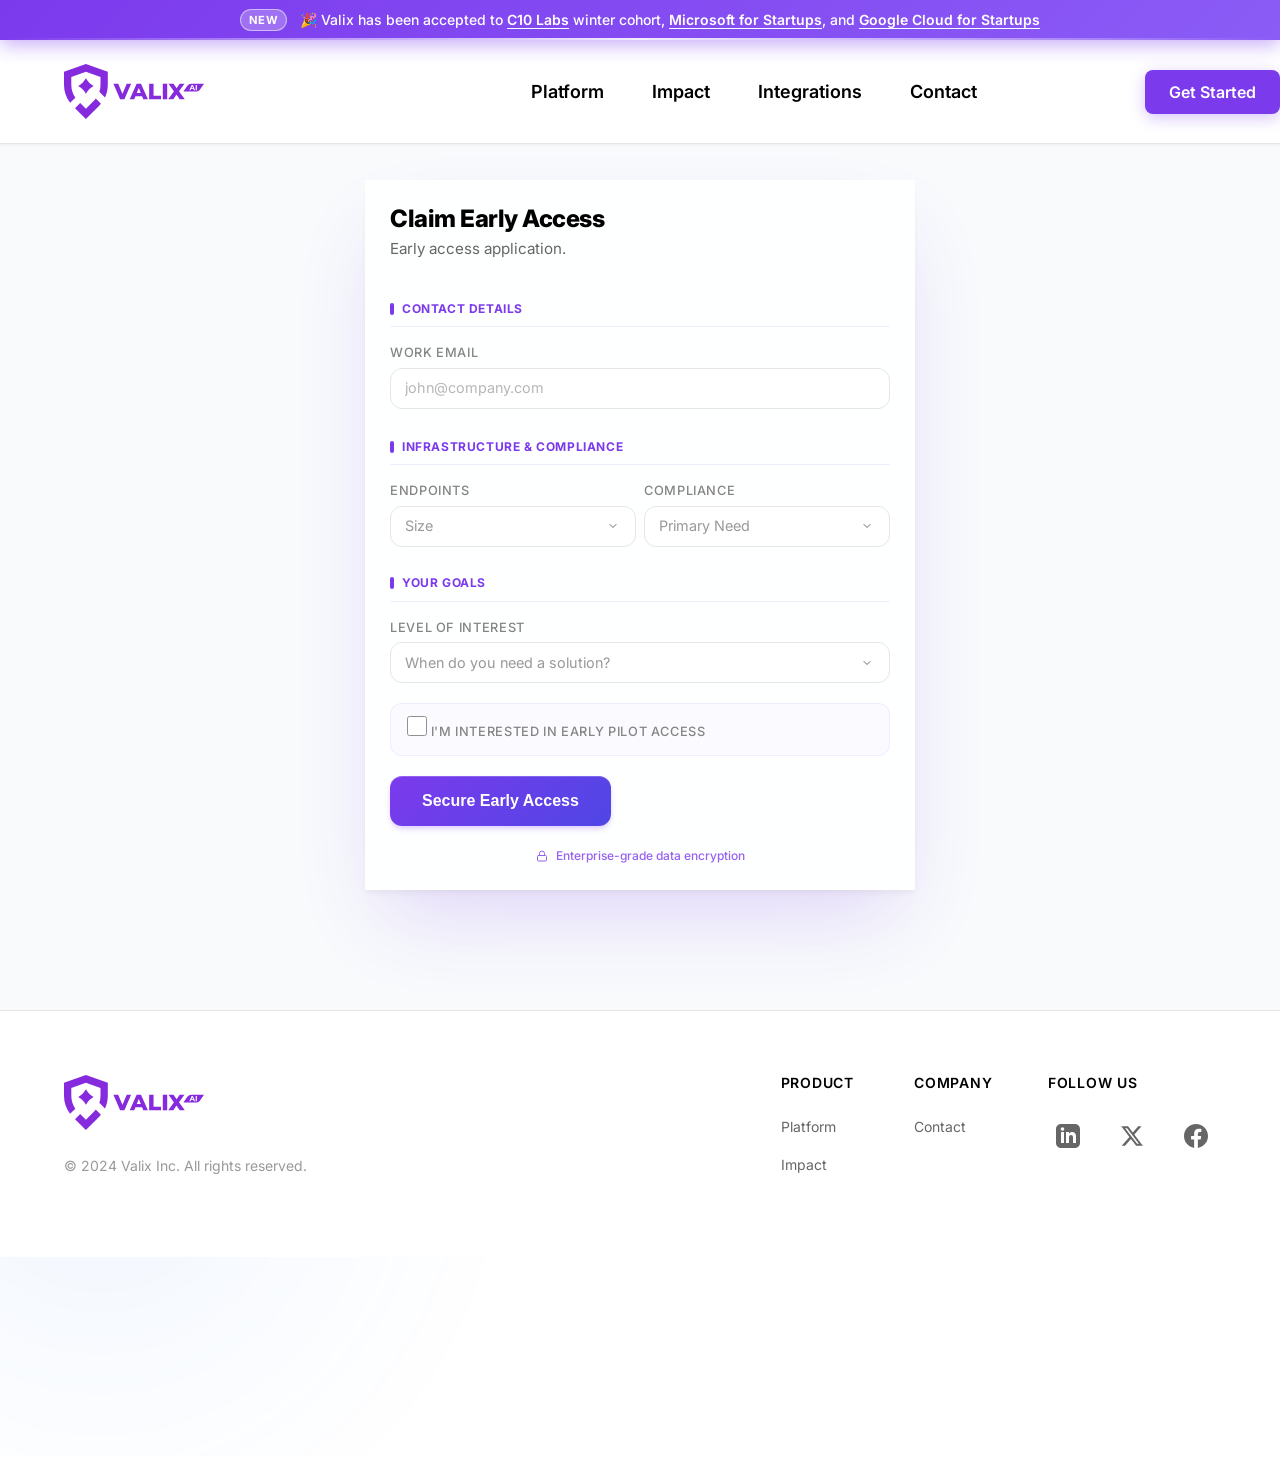
==== waitlist.html @ bdf1a06c "updated menu for waitlist" ====
<!DOCTYPE html>
<html lang="en">
<head>
  <!-- Google tag (gtag.js) -->
  <script async src="https://www.googletagmanager.com/gtag/js?id=G-KLR09LQH6C"></script>
  <script>
    window.dataLayer = window.dataLayer || [];
    function gtag(){dataLayer.push(arguments);}
    gtag('js', new Date());
    gtag('config', 'G-KLR09LQH6C');
  </script>
  <meta charset="UTF-8">
  <meta name="viewport" content="width=device-width, initial-scale=1.0">
  <meta http-equiv="Cache-Control" content="no-cache, no-store, must-revalidate">
  <meta http-equiv="Pragma" content="no-cache">
  <meta http-equiv="Expires" content="0">
  <title>Join the Waitlist - Valix</title>
  <meta name="description" content="Join the waitlist for autonomous cybersecurity and compliance monitoring for SMBs.">
  <link rel="icon" type="image/svg+xml" href="logo.svg">
  <link rel="apple-touch-icon" href="logo.svg">
  
  <!-- Fonts -->
  <link rel="preconnect" href="https://fonts.googleapis.com">
  <link rel="preconnect" href="https://fonts.gstatic.com" crossorigin>
  <link href="https://fonts.googleapis.com/css2?family=Inter:wght@300;400;500;600;700;800&display=swap" rel="stylesheet">
  
  <!-- Styles -->
  <link rel="stylesheet" href="styles-elegant.css?v=15.0">
  <link rel="stylesheet" href="waitlist.css?v=2.0">
</head>
<body class="waitlist-page">
  <!-- Announcement Banner (deploy v9) -->
  <div class="announcement-banner" role="banner">
    <div class="announcement-content">
      <span class="announcement-badge" aria-hidden="true">New</span>
      <span>🎉 Valix has been accepted to <a href="https://www.c10labs.com/" target="_blank" rel="noopener noreferrer">C10 Labs</a> winter cohort, <a href="https://www.microsoft.com/en-us/startups" target="_blank" rel="noopener noreferrer">Microsoft for Startups</a>, and <a href="https://cloud.google.com/startup" target="_blank" rel="noopener noreferrer">Google Cloud for Startups</a></span>
    </div>
  </div>

  <nav class="navbar">
    <div class="nav-container">
      <div class="nav-logo">
        <a href="index.html">
          <img src="logo.svg" alt="Valix" class="logo-image">
        </a>
      </div>
      <details class="nav-details" id="nav-details">
        <summary class="nav-details-summary" aria-hidden="true"></summary>
        <button type="button" class="mobile-menu-toggle" aria-label="Toggle menu" aria-expanded="false">
          <span></span>
          <span></span>
          <span></span>
        </button>
        <div class="nav-menu" id="nav-menu">
          <a href="index.html#product" class="nav-link">Platform</a>
          <a href="index.html#results" class="nav-link">Impact</a>
          <a href="index.html#integrations" class="nav-link">Integrations</a>
          <a href="index.html#contact" class="nav-link">Contact</a>
          <a href="#form" class="btn-primary">Get Started</a>
        </div>
      </details>
    </div>
  </nav>

  <!-- Main Centered Content -->
  <main class="waitlist-main">
    <div class="split-hero">
      <div class="form-card" id="form">
        <div class="form-header">
          <h2>Claim Early Access</h2>
          <p>Early access application.</p>
        </div>
        
        <!-- Signup Form -->
        <form id="waitlist-form" action="https://formspree.io/f/mqaeajob" method="POST">
          <!-- Contact Details -->
          <div class="form-section-label">Contact Details</div>
          <div class="form-grid">
            <div class="form-group full-width">
              <label for="email">Work Email</label>
              <input type="email" id="email" name="email" placeholder="john@company.com" required>
            </div>
          </div>

          <!-- Infrastructure & Compliance -->
          <div class="form-section-label">Infrastructure & Compliance</div>
          <div class="form-grid">
            <div class="form-group">
              <label for="endpoints">Endpoints</label>
              <select id="endpoints" name="endpoints" required>
                <option value="" disabled selected>Size</option>
                <option value="1-50">1-50</option>
                <option value="51-200">51-200</option>
                <option value="201-1000">201-1000</option>
                <option value="1000+">1000+</option>
              </select>
            </div>
            
            <div class="form-group">
              <label for="compliance">Compliance</label>
              <select id="compliance" name="compliance" required>
                <option value="" disabled selected>Primary Need</option>
                <option value="SOC 2">SOC 2</option>
                <option value="CMMC">CMMC</option>
                <option value="HIPAA">HIPAA</option>
                <option value="ISO 27001">ISO 27001</option>
                <option value="GDPR">GDPR</option>
                <option value="Other">Other</option>
              </select>
            </div>
          </div>

          <!-- Your Goals -->
          <div class="form-section-label">Your Goals</div>
          <div class="form-group full-width">
            <label for="interest">Level of Interest</label>
            <select id="interest" name="interest" required>
              <option value="" disabled selected>When do you need a solution?</option>
              <option value="Immediate">Immediate (Next 30 days)</option>
              <option value="Planning">Planning (Next 3-6 months)</option>
              <option value="Research">Just researching</option>
              <option value="Other">Other (Please specify)</option>
            </select>
          </div>

          <!-- Hidden "Other" field -->
          <div id="other-interest-group" class="form-group full-width hidden-field">
            <label for="other-interest">Please specify</label>
            <input type="text" id="other-interest" name="other-interest-details" placeholder="Tell us more about your needs...">
          </div>

          <div class="form-group full-width" style="margin-top: 1rem;">
            <label class="checkbox-group">
              <input type="checkbox" id="pilot-interest" name="pilot_interest" value="yes">
              <span>I'm interested in early pilot access</span>
            </label>
          </div>

          <!-- Hidden "Pilot Details" field -->
          <div id="pilot-details-group" class="form-group full-width hidden-field">
            <label for="pilot-details">Tell us more details</label>
            <textarea id="pilot-details" name="pilot-details" placeholder="What specific compliance or security goals are you looking to achieve?"></textarea>
          </div>

          <button type="submit" class="btn-primary-large full-width" style="margin-top: 1rem;">
            Secure Early Access
          </button>

          <div class="form-security-note">
            <svg width="12" height="12" viewBox="0 0 24 24" fill="none" stroke="currentColor" stroke-width="2" stroke-linecap="round" stroke-linejoin="round"><rect x="3" y="11" width="18" height="11" rx="2" ry="2"></rect><path d="M7 11V7a5 5 0 0 1 10 0v4"></path></svg>
            Enterprise-grade data encryption
          </div>
        </form>

        <!-- Success Message -->
        <div id="success-message" class="success-message">
          <div class="success-icon-wrapper">✓</div>
          <h3>Application Received</h3>
          <p>We've added you to our early access priority list. Our team will reach out to the work email provided.</p>
          <div class="success-actions">
            <a href="index.html" class="btn-secondary">Return Home</a>
          </div>
        </div>
      </div>
    </div>
  </main>

  <!-- Footer -->
  <footer class="footer">
    <div class="container">
      <div class="footer-content">
        <div class="footer-brand">
          <img src="logo.svg" alt="Valix" class="footer-logo">
          <p>© 2024 Valix Inc. All rights reserved.</p>
        </div>
        <div class="footer-links">
          <div class="footer-section">
            <h4>Product</h4>
            <a href="index.html#product">Platform</a>
            <a href="index.html#results">Impact</a>
          </div>
          <div class="footer-section">
            <h4>Company</h4>
            <a href="#form">Contact</a>
          </div>
          <div class="footer-section">
            <h4>Follow Us</h4>
            <div class="footer-social">
              <a href="https://www.linkedin.com/company/valix-ai" target="_blank" rel="noopener noreferrer" class="social-link" aria-label="LinkedIn">
                <svg xmlns="http://www.w3.org/2000/svg" width="20" height="20" viewBox="0 0 24 24" fill="currentColor">
                  <path d="M19 0h-14c-2.761 0-5 2.239-5 5v14c0 2.761 2.239 5 5 5h14c2.762 0 5-2.239 5-5v-14c0-2.761-2.238-5-5-5zm-11 19h-3v-11h3v11zm-1.5-12.268c-.966 0-1.75-.79-1.75-1.764s.784-1.764 1.75-1.764 1.75.79 1.75 1.764-.783 1.764-1.75 1.764zm13.5 12.268h-3v-5.604c0-3.368-4-3.113-4 0v5.604h-3v-11h3v1.765c1.396-2.586 7-2.777 7 2.476v6.759z"/>
                </svg>
              </a>
              <a href="https://twitter.com/valixai" target="_blank" rel="noopener noreferrer" class="social-link" aria-label="X (Twitter)">
                <svg xmlns="http://www.w3.org/2000/svg" width="20" height="20" viewBox="0 0 24 24" fill="currentColor">
                  <path d="M18.244 2.25h3.308l-7.227 8.26 8.502 11.24H16.17l-5.214-6.817L4.99 21.75H1.68l7.73-8.835L1.254 2.25H8.08l4.713 6.231zm-1.161 17.52h1.833L7.084 4.126H5.117z"/>
                </svg>
              </a>
              <a href="https://www.facebook.com/valixai" target="_blank" rel="noopener noreferrer" class="social-link" aria-label="Facebook">
                <svg xmlns="http://www.w3.org/2000/svg" width="20" height="20" viewBox="0 0 24 24" fill="currentColor">
                  <path d="M24 12.073c0-6.627-5.373-12-12-12s-12 5.373-12 12c0 5.99 4.388 10.954 10.125 11.854v-8.385H7.078v-3.47h3.047V9.43c0-3.007 1.792-4.669 4.533-4.669 1.312 0 2.686.235 2.686.235v2.953H15.83c-1.491 0-1.956.925-1.956 1.874v2.25h3.328l-.532 3.47h-2.796v8.385C19.612 23.027 24 18.062 24 12.073z"/>
                </svg>
              </a>
            </div>
          </div>
        </div>
      </div>
    </div>
  </footer>

  <script data-cfasync="false" src="cdn-cgi/scripts/5c5dd728/cloudflare-static/email-decode.min.js"></script>
  <!-- Menu: details always open so content exists; mobile open state = class only (no details toggle) -->
  <script>
  (function() {
    var details = document.getElementById('nav-details');
    var menu = document.getElementById('nav-menu');
    var btn = document.querySelector('.mobile-menu-toggle');
    if (!details || !menu) return;
    function isDesktop() { return window.matchMedia('(min-width: 969px)').matches; }
    details.setAttribute('open', '');
    window.addEventListener('resize', function() {
      if (isDesktop()) {
        details.classList.remove('nav-menu-open');
        if (btn) btn.setAttribute('aria-expanded', 'false');
        document.body.style.overflow = '';
      }
    });
    if (btn) {
      btn.addEventListener('click', function(e) {
        e.preventDefault();
        e.stopPropagation();
        if (!isDesktop()) {
          details.classList.toggle('nav-menu-open');
          var open = details.classList.contains('nav-menu-open');
          btn.setAttribute('aria-expanded', open);
          document.body.style.overflow = open ? 'hidden' : '';
        }
      });
    }
    menu.querySelectorAll('a').forEach(function(a) {
      a.addEventListener('click', function() {
        details.classList.remove('nav-menu-open');
        if (btn) btn.setAttribute('aria-expanded', 'false');
        document.body.style.overflow = '';
      });
    });
  })();
  </script>
  <script src="script.js?v=10.0"></script>
</body>
</html>
---- styles-elegant.css ----
/* ===== YC-STYLE WITH WHITE BACKGROUND & PURPLE CARDS ===== */
* {
  margin: 0;
  padding: 0;
  box-sizing: border-box;
}

img {
  max-width: 100%;
  height: auto;
  display: block;
}

:root {
  /* Purple & White Color Palette */
  --primary: #7c3aed;
  --primary-dark: #6d28d9;
  --primary-light: rgba(124, 58, 237, 0.1);
  --accent: #a855f7;
  --accent-light: rgba(124, 58, 237, 0.15);
  
  /* Backgrounds */
  --bg-primary: #ffffff;
  --bg-secondary: #fafafa;
  --bg-purple: linear-gradient(135deg, #7c3aed 0%, #6d28d9 100%);
  --bg-purple-light: linear-gradient(135deg, rgba(124, 58, 237, 0.95) 0%, rgba(109, 40, 217, 0.95) 100%);
  --bg-card-purple: linear-gradient(135deg, #8b5cf6 0%, #7c3aed 50%, #6d28d9 100%);
  
  /* Text Colors */
  --text-primary: #000000;
  --text-secondary: #666666;
  --text-muted: #999999;
  --text-white: #ffffff;
  --text-purple: #7c3aed;
  
  /* Borders */
  --border: #e5e5e5;
  --border-light: #f0f0f0;
  --border-purple: rgba(124, 58, 237, 0.2);
  
  /* Spacing */
  --space-xs: 0.5rem;
  --space-sm: 1rem;
  --space-md: 1.5rem;
  --space-lg: 2rem;
  --space-xl: 3rem;
  --space-2xl: 4rem;
  --space-3xl: 6rem;
  --space-4xl: 8rem;
  --announcement-height: 40px;
  
  /* Typography */
  --text-xs: 0.75rem;
  --text-sm: 0.875rem;
  --text-base: 1rem;
  --text-lg: 1.125rem;
  --text-xl: 1.25rem;
  --text-2xl: 1.5rem;
  --text-3xl: 2rem;
  --text-4xl: 2.5rem;
  --text-5xl: 3.5rem;
  
  /* Shadows */
  --shadow-sm: 0 1px 2px rgba(0, 0, 0, 0.05);
  --shadow-md: 0 4px 6px rgba(0, 0, 0, 0.1);
  --shadow-lg: 0 10px 30px rgba(124, 58, 237, 0.2);
  --shadow-xl: 0 20px 40px rgba(124, 58, 237, 0.3);
  
  /* Transitions */
  --transition: 0.2s ease;
  --transition-slow: 0.4s ease;
  
  /* Border Radius */
  --radius: 0.5rem;
  --radius-lg: 0.75rem;
  --radius-xl: 1rem;
}

/* ===== BASE STYLES ===== */

body {
  font-family: 'Inter', -apple-system, BlinkMacSystemFont, 'Segoe UI', Roboto, sans-serif;
  line-height: 1.6;
  color: var(--text-primary);
  background-color: var(--bg-primary);
  -webkit-font-smoothing: antialiased;
  -moz-osx-font-smoothing: grayscale;
  margin: 0;
  padding: 0;
  overflow-x: hidden;
}

html {
  scroll-behavior: smooth;
  scroll-padding-top: calc(var(--announcement-height) + 72px);
  background: #ffffff;
  margin: 0;
  padding: 0;
}

/* ===== TYPOGRAPHY ===== */
h1, h2, h3, h4, h5, h6 {
  font-weight: 700;
  line-height: 1.2;
  letter-spacing: -0.02em;
  color: var(--text-primary);
}

h1 {
  font-size: clamp(2.5rem, 6vw, 4.5rem);
  font-weight: 800;
  margin-bottom: var(--space-lg);
}

h2 {
  font-size: clamp(2rem, 5vw, 3rem);
  font-weight: 700;
  margin-bottom: var(--space-md);
}

h3 {
  font-size: clamp(1.5rem, 4vw, 2rem);
  font-weight: 600;
  margin-bottom: var(--space-md);
}

p {
  font-size: var(--text-lg);
  line-height: 1.7;
  color: var(--text-secondary);
  margin-bottom: var(--space-md);
}

/* ===== LAYOUT ===== */
.container {
  max-width: 100%;
  margin: 0;
  padding: 0 5%;
}

.section-header {
  text-align: center;
  margin-bottom: var(--space-lg);
  max-width: 700px;
  margin-left: auto;
  margin-right: auto;
}

.section-header h2 {
  margin-bottom: var(--space-sm);
  color: var(--text-primary);
}

.product-section .section-header h2 {
  white-space: normal;
  font-size: clamp(1.5rem, 4vw, 2.5rem);
  line-height: 1.2;
  word-wrap: break-word;
  overflow-wrap: break-word;
}

.section-header p {
  font-size: var(--text-xl);
  color: var(--text-secondary);
}

.integrations-section .section-header {
  margin-bottom: var(--space-md);
}

/* ===== ANNOUNCEMENT BANNER ===== */
.announcement-banner {
  position: fixed;
  top: 0;
  left: 0;
  right: 0;
  width: 100%;
  height: var(--announcement-height);
  min-height: var(--announcement-height);
  display: flex;
  align-items: center;
  justify-content: center;
  background: linear-gradient(135deg, #7c3aed 0%, #8b5cf6 50%, #a78bfa 100%);
  background-size: 200% 200%;
  animation: announcement-gradient 6s ease infinite;
  z-index: 1001;
  padding: 0;
  margin: 0;
  border: none;
  box-shadow: 0 4px 20px rgba(124, 58, 237, 0.45);
}

.announcement-banner::after {
  content: '';
  position: absolute;
  left: 0;
  right: 0;
  bottom: 0;
  height: 2px;
  background: linear-gradient(
    90deg,
    transparent,
    rgba(255, 255, 255, 0.9),
    transparent,
    rgba(255, 255, 255, 0.9),
    transparent
  );
  background-size: 200% 100%;
  animation: announcement-shine 3s ease-in-out infinite;
  pointer-events: none;
}

.announcement-content {
  position: relative;
  text-align: center;
  padding: 0 var(--space-md);
  color: #ffffff;
  font-size: 0.875rem;
  font-weight: 500;
  line-height: 1.3;
  animation: announcement-pulse 2.5s ease-in-out infinite;
  display: flex;
  align-items: center;
  justify-content: center;
  flex-wrap: nowrap;
  gap: 0.3rem;
  max-height: var(--announcement-height);
  overflow: hidden;
  white-space: nowrap;
}

/* Tablet/Small Laptop: allow banner to wrap earlier */
@media (max-width: 1100px) {
  :root {
    --announcement-height: 60px;
  }
  .announcement-banner {
    height: var(--announcement-height);
    min-height: var(--announcement-height);
    padding: 0 1rem;
  }
  .announcement-content {
    white-space: normal;
    flex-wrap: wrap;
    line-height: 1.25;
    max-height: 54px;
    padding: 4px 0;
  }
  .announcement-content a {
    word-break: break-word;
  }
}

@media (max-width: 768px) {
  :root {
    --announcement-height: 80px;
  }
  .announcement-banner {
    height: var(--announcement-height);
    min-height: var(--announcement-height);
    padding: 0.5rem 1rem;
    flex-direction: column;
    justify-content: center;
  }
  .announcement-content {
    white-space: normal;
    flex-wrap: wrap;
    justify-content: center;
    gap: 0.25rem;
    font-size: 0.8rem;
    text-align: center;
    max-height: none;
    overflow: visible;
    width: 100%;
  }
}

@media (max-width: 480px) {
  :root {
    --announcement-height: 88px;
  }
  .announcement-banner {
    padding: 0.35rem var(--space-xs);
  }
  .announcement-content {
    font-size: 0.75rem;
    line-height: 1.32;
    max-height: 74px;
    padding: 0.2rem 0.35rem;
  }
  .announcement-badge {
    font-size: 0.65rem;
    padding: 0.08rem 0.3rem;
  }
}

.announcement-content a {
  color: #ffffff;
  text-decoration: underline;
  text-underline-offset: 3px;
  font-weight: 600;
  transition: opacity var(--transition), box-shadow 0.2s ease;
}

.announcement-content a:hover {
  opacity: 0.9;
  text-decoration-thickness: 2px;
}

.announcement-badge {
  display: inline-block;
  margin-right: 0.5rem;
  padding: 0.15rem 0.5rem;
  background: rgba(255, 255, 255, 0.25);
  border: 1px solid rgba(255, 255, 255, 0.5);
  border-radius: 999px;
  font-size: 0.7rem;
  font-weight: 700;
  letter-spacing: 0.04em;
  text-transform: uppercase;
  vertical-align: middle;
  animation: announcement-badge-pulse 2s ease-in-out infinite;
}

@keyframes announcement-gradient {
  0%, 100% { background-position: 0% 50%; }
  50% { background-position: 100% 50%; }
}

@keyframes announcement-shine {
  0%, 100% { background-position: -100% 0; opacity: 0.6; }
  50% { background-position: 200% 0; opacity: 1; }
}

@keyframes announcement-pulse {
  0%, 100% { opacity: 1; }
  50% { opacity: 0.92; }
}

@keyframes announcement-badge-pulse {
  0%, 100% { box-shadow: 0 0 0 0 rgba(255, 255, 255, 0.35); }
  50% { box-shadow: 0 0 0 6px rgba(255, 255, 255, 0); }
}

@media (prefers-reduced-motion: reduce) {
  .announcement-banner,
  .announcement-banner::after,
  .announcement-content,
  .announcement-badge {
    animation: none;
  }
  .announcement-banner { background-size: 100% 100%; }
}

/* ===== PARTNERS SECTION ===== */
.partners-section {
  position: relative;
  width: 100%;
  background: #ffffff;
  padding: var(--space-md) 0;
  overflow: hidden;
  border-top: 1px solid #e5e5e5;
  border-bottom: 1px solid #e5e5e5;
}

.partners-container {
  width: 100%;
  max-width: 100%;
  margin: 0 auto;
  padding: 0;
}

.partners-header {
  text-align: center;
  margin-bottom: var(--space-sm);
}

.partners-text {
  font-size: var(--text-sm);
  color: var(--text-secondary);
  font-weight: 500;
  letter-spacing: 0.05em;
  text-transform: uppercase;
  margin: 0;
}

.partners-scroll {
  overflow: hidden;
  width: 100%;
  position: relative;
}

.partners-track {
  display: flex;
  gap: var(--space-xl);
  animation: scroll-partners 30s linear infinite;
  width: fit-content;
  align-items: center;
  will-change: transform;
}

.partner-logo {
  display: flex;
  align-items: center;
  justify-content: center;
  height: 45px;
  min-width: 140px;
  opacity: 0.7;
  transition: opacity var(--transition);
  flex-shrink: 0;
}

.partner-logo:hover {
  opacity: 1;
}

.partner-logo img {
  height: 40px;
  width: auto;
  max-width: 160px;
  object-fit: contain;
  transition: opacity var(--transition);
}

/* Google and Microsoft logos - larger size to match Proto/C10 visual weight */
.partner-logo-large {
  height: 70px;
  min-width: 220px;
}

.partner-logo-large img {
  height: 62px;
  max-width: 280px;
}

/* Google Cloud for Startups - extra large (asset reads small) */
.partner-logo-google {
  height: 90px;
  min-width: 280px;
}

.partner-logo-google img {
  height: 82px;
  max-width: 380px;
}

.partner-logo:hover img {
  opacity: 1;
}

@keyframes scroll-partners {
  0% {
    transform: translateX(0);
  }
  100% {
    transform: translateX(calc(-50% - var(--space-xl)));
  }
}

/* ===== AGENTS COLLABORATION SECTION ===== */
.agents-collab-section {
  padding: var(--space-xl) 5%;
  background: #ffffff;
  position: relative;
}

.agents-collab-container {
  width: 100%;
  max-width: 1400px;
  margin: 0 auto;
  text-align: center;
}

.agents-collab-title {
  font-size: clamp(1.5rem, 3vw, 2.5rem);
  font-weight: 800;
  line-height: 1.3;
  margin-bottom: var(--space-lg);
  color: var(--text-primary);
  text-align: center;
}

.agents-collab-description {
  font-size: clamp(1rem, 1.5vw, 1.25rem);
  line-height: 1.7;
  color: var(--text-secondary);
  text-align: center;
  max-width: 800px;
  margin: 0 auto var(--space-3xl);
}

.agents-collab-image-wrapper {
  position: relative;
  width: 85%;
  max-width: 1000px;
  max-height: 500px;
  margin: 0 auto;
  border-radius: var(--radius-lg);
  overflow: hidden;
  box-shadow: 0 20px 60px rgba(0, 0, 0, 0.15);
  margin-bottom: var(--space-3xl);
}

.agents-collab-image {
  width: 100%;
  height: auto;
  max-width: 100%;
  max-height: 500px;
  display: block;
  object-fit: contain;
}

.agents-collab-button {
  display: inline-flex;
  margin-top: 0;
}

/* ===== INTEGRATIONS SECTION ===== */
.integrations-section {
  padding: var(--space-xl) 5% var(--space-md) 5%;
  background: #ffffff;
  overflow: hidden;
}

.integrations-section .container {
  margin-bottom: var(--space-sm);
}

.integrations-container {
  width: 100%;
  max-width: 100%;
  margin: 0 auto;
  padding: var(--space-md) 0;
  border-top: 1px solid rgba(124, 58, 237, 0.2);
  border-bottom: 1px solid rgba(124, 58, 237, 0.2);
  background: linear-gradient(to bottom, rgba(124, 58, 237, 0.04), transparent);
}

.integrations-scroll {
  overflow: hidden;
  width: 100%;
  position: relative;
}

.integrations-track {
  display: flex;
  gap: var(--space-xl);
  animation: scroll-integrations 30s linear infinite;
  width: fit-content;
  align-items: center;
  will-change: transform;
}

.integration-logo {
  display: flex;
  align-items: center;
  justify-content: center;
  height: 50px;
  min-width: 120px;
  opacity: 1;
  transition: opacity var(--transition);
  flex-shrink: 0;
}

.integration-logo:hover {
  opacity: 0.9;
}

.integration-logo img {
  max-height: 50px;
  max-width: 150px;
  width: auto;
  height: auto;
  object-fit: contain;
  transition: opacity var(--transition);
  image-rendering: -webkit-optimize-contrast;
  image-rendering: crisp-edges;
}

.integration-logo:hover img {
  opacity: 1;
}

@keyframes scroll-integrations {
  0% {
    transform: translateX(0);
  }
  100% {
    transform: translateX(calc(-50% - var(--space-xl)));
  }
}

/* ===== NAVIGATION ===== */
nav.navbar,
.navbar {
  position: fixed;
  top: var(--announcement-height);
  left: 0;
  right: 0;
  width: 100%;
  background: #ffffff !important;
  backdrop-filter: none !important;
  -webkit-backdrop-filter: none !important;
  z-index: 1000;
  border-bottom: 1px solid #e5e5e5 !important;
  border-top: none !important;
  border-left: none !important;
  border-right: none !important;
  transition: all var(--transition);
  box-shadow: 0 1px 3px rgba(0, 0, 0, 0.05) !important;
  overflow: hidden;
  outline: none !important;
  margin: 0 !important;
  padding: 0 !important;
  isolation: isolate;
}

nav.navbar *,
.navbar * {
  border-left: none !important;
  border-top: none !important;
  outline: none !important;
}

.navbar * {
  outline: none !important;
}

.navbar::before,
.navbar::after {
  display: none !important;
  content: none !important;
  background: none !important;
  border: none !important;
  box-shadow: none !important;
}

.nav-container,
div.nav-container {
  max-width: 100%;
  margin: 0 auto !important;
  padding: var(--space-md) 5% !important;
  display: flex;
  justify-content: space-between;
  align-items: center;
  gap: 1.5rem !important;
  border: none !important;
  border-left: none !important;
  border-top: none !important;
  border-right: none !important;
  border-bottom: none !important;
  outline: none !important;
  background: #ffffff !important;
  position: relative;
  z-index: 1001;
  box-shadow: none !important;
}

.nav-container::before,
.nav-container::after,
div.nav-container::before,
div.nav-container::after {
  display: none !important;
  content: none !important;
  background: none !important;
  border: none !important;
  box-shadow: none !important;
}

.nav-container *,
div.nav-container * {
  border-left: none !important;
  border-top: none !important;
}

.nav-logo,
div.nav-logo {
  flex-shrink: 0;
  border: none !important;
  border-left: none !important;
  border-top: none !important;
  border-right: none !important;
  border-bottom: none !important;
  outline: none !important;
  background: #ffffff !important;
  padding: 0 !important;
  margin: 0 1rem 0 0 !important;
  position: relative;
  z-index: 1001;
  box-shadow: none !important;
}

.nav-logo::before,
.nav-logo::after,
div.nav-logo::before,
div.nav-logo::after {
  display: none !important;
  content: none !important;
  background: none !important;
  border: none !important;
  box-shadow: none !important;
}

.nav-logo .logo-image {
  height: 55px;
  width: auto;
  display: block;
  border: none !important;
  outline: none !important;
  box-shadow: none !important;
  background: #ffffff !important;
  filter: none !important;
  mix-blend-mode: normal !important;
  isolation: isolate;
}

.nav-logo img {
  background: #ffffff !important;
  padding: 0;
  margin: 0;
}

/* Desktop nav: details wraps menu; hamburger hidden, menu visible inline */
.nav-details {
  display: flex;
  flex: 1;
  align-items: center;
  justify-content: center;
  margin-left: var(--space-xl);
  margin-right: 0;
}

/* Hide "Details" label and triangle: summary is visually hidden but present so menu shows */
.nav-details-summary,
.nav-details summary {
  position: absolute !important;
  width: 1px !important;
  height: 1px !important;
  padding: 0 !important;
  margin: -1px !important;
  overflow: hidden !important;
  clip: rect(0, 0, 0, 0) !important;
  white-space: nowrap !important;
  border: 0 !important;
  list-style: none !important;
}
.nav-details summary::-webkit-details-marker,
.nav-details summary::marker {
  display: none !important;
}
.nav-details {
  list-style: none;
}

.nav-menu {
  display: flex;
  gap: var(--space-xl);
  align-items: center;
  flex: 1;
  justify-content: center;
  margin-left: 0;
  margin-right: 0;
  position: relative;
}

.nav-menu .nav-link {
  position: relative;
}

.nav-menu .btn-primary {
  position: absolute;
  right: 0;
  margin-left: auto;
  margin-right: 0;
}

/* Mobile Menu Toggle */
.mobile-menu-toggle {
  display: none;
  flex-direction: column;
  gap: 5px;
  background: transparent;
  border: none;
  cursor: pointer;
  padding: 8px;
  z-index: 1002;
}

.mobile-menu-toggle span {
  width: 25px;
  height: 3px;
  background: var(--text-primary);
  border-radius: 2px;
  transition: all var(--transition);
}

.mobile-menu-toggle.active span:nth-child(1) {
  transform: rotate(45deg) translate(8px, 8px);
}

.mobile-menu-toggle.active span:nth-child(2) {
  opacity: 0;
}

.mobile-menu-toggle.active span:nth-child(3) {
  transform: rotate(-45deg) translate(7px, -7px);
}

.nav-link {
  text-decoration: none;
  color: var(--text-primary);
  font-weight: 600;
  font-size: var(--text-lg);
  transition: color var(--transition);
  white-space: nowrap;
}

.nav-link:hover {
  color: var(--primary);
}

/* ===== BUTTONS ===== */
.btn-primary,
.btn-primary-large {
  display: inline-flex;
  align-items: center;
  justify-content: center;
  padding: 0.75rem 1.5rem;
  background: var(--primary);
  color: var(--text-white);
  border-radius: var(--radius);
  text-decoration: none;
  font-weight: 600;
  font-size: var(--text-base);
  transition: all var(--transition);
  border: none;
  cursor: pointer;
  box-shadow: 0 4px 15px rgba(124, 58, 237, 0.3);
}

.btn-primary-large {
  padding: 1rem 2rem;
  font-size: var(--text-lg);
}

.btn-primary:hover,
.btn-primary-large:hover {
  background: var(--primary-dark);
  transform: translateY(-2px);
  box-shadow: 0 6px 20px rgba(124, 58, 237, 0.4);
}

.btn-secondary,
.btn-secondary-large {
  display: inline-flex;
  align-items: center;
  justify-content: center;
  padding: 0.75rem 1.5rem;
  background: transparent;
  color: var(--text-primary);
  border: 1px solid var(--border);
  border-radius: var(--radius);
  text-decoration: none;
  font-weight: 500;
  font-size: var(--text-base);
  transition: all var(--transition);
  cursor: pointer;
}

.btn-secondary-large {
  padding: 1rem 2rem;
  font-size: var(--text-lg);
}

.btn-secondary:hover,
.btn-secondary-large:hover {
  border-color: var(--primary);
  background: var(--primary-light);
  color: var(--primary);
}

/* ===== HERO SECTION ===== */
.hero-section {
  padding: calc(var(--announcement-height) + 72px + var(--space-4xl)) 5% 0;
  background: linear-gradient(135deg, rgba(124, 58, 237, 0.1) 0%, rgba(99, 102, 241, 0.1) 50%, rgba(139, 92, 246, 0.1) 100%);
  position: relative;
  overflow: hidden;
  margin-top: 0;
}

.hero-section::before {
  content: '';
  position: absolute;
  top: 0;
  left: 0;
  right: 0;
  bottom: 0;
  background: 
    radial-gradient(circle at 20% 30%, rgba(124, 58, 237, 0.15) 0%, transparent 50%),
    radial-gradient(circle at 80% 70%, rgba(99, 102, 241, 0.15) 0%, transparent 50%),
    radial-gradient(circle at 50% 50%, rgba(139, 92, 246, 0.1) 0%, transparent 50%);
  pointer-events: none;
  z-index: 0;
}

.hero-section .container {
  position: relative;
  z-index: 1;
  background: transparent;
}

/* Top Section: Headline Left, Text Right */
.hero-top {
  display: flex;
  flex-direction: column;
  gap: var(--space-xl);
  align-items: center;
  justify-content: center;
  margin: 0 auto var(--space-2xl);
  padding: 0;
  width: 80%;
  text-align: center;
}

.hero-left {
  padding-top: 0;
  width: 100%;
  text-align: center;
}

.hero-title {
  font-size: clamp(2rem, 5vw, 3.5rem);
  font-weight: 800;
  line-height: 1.2;
  letter-spacing: -0.02em;
  color: var(--text-primary);
  margin-bottom: var(--space-md);
}

.hero-subtitle {
  font-size: clamp(1.125rem, 2.5vw, 1.5rem);
  font-weight: 500;
  line-height: 1.4;
  color: var(--primary);
  margin-bottom: var(--space-lg);
  letter-spacing: -0.01em;
}

.hero-right {
  display: flex;
  flex-direction: column;
  justify-content: center;
  align-items: center;
  width: 100%;
  text-align: center;
}

.hero-description {
  font-size: clamp(1rem, 1.5vw, 1.25rem);
  color: var(--text-secondary);
  line-height: 1.7;
  margin-bottom: var(--space-xl);
}

.hero-cta {
  display: flex;
  gap: var(--space-md);
  flex-wrap: wrap;
  justify-content: center;
  align-items: center;
}

/* Pill-shaped Buttons */
.btn-pill {
  display: inline-flex;
  align-items: center;
  justify-content: center;
  gap: var(--space-sm);
  padding: 1rem 2rem;
  border-radius: 50px;
  text-decoration: none;
  font-weight: 600;
  font-size: var(--text-base);
  transition: all var(--transition);
  border: none;
  cursor: pointer;
}

.btn-primary-pill {
  background: var(--primary);
  color: var(--text-white);
  box-shadow: 0 4px 20px rgba(124, 58, 237, 0.4);
}

.btn-primary-pill:hover {
  background: var(--primary-dark);
  transform: translateY(-2px);
  box-shadow: 0 6px 30px rgba(124, 58, 237, 0.5);
}

.btn-secondary-pill {
  background: linear-gradient(135deg, rgba(124, 58, 237, 0.1) 0%, rgba(99, 102, 241, 0.1) 100%);
  color: var(--primary);
  border: 2px solid var(--primary);
  box-shadow: 0 2px 10px rgba(124, 58, 237, 0.2);
}

.btn-secondary-pill:hover {
  border-color: var(--primary-dark);
  background: linear-gradient(135deg, rgba(124, 58, 237, 0.15) 0%, rgba(99, 102, 241, 0.15) 100%);
  color: var(--primary-dark);
  transform: translateY(-2px);
  box-shadow: 0 4px 20px rgba(124, 58, 237, 0.3);
}

.btn-arrow {
  font-size: var(--text-lg);
  transition: transform var(--transition);
}

.btn-pill:hover .btn-arrow {
  transform: translateX(4px);
}

/* Hero Video Section */
.hero-video-section {
  margin-top: var(--space-3xl);
  margin-bottom: 0;
  position: relative;
  width: 100vw;
  max-width: 100vw;
  margin-left: calc(50% - 50vw);
  margin-right: calc(50% - 50vw);
  padding: 0 1%; /* Reduced from 5% to 1% to increase video size by 4% (from 90% to 94%) */
  background: transparent;
  border: none;
  box-shadow: none;
  border-radius: 0;
  box-sizing: border-box;
}

.hero-video-wrapper {
  position: relative;
  width: 100%;
  padding-bottom: 40%; /* Reduced from 56.25% to make it shorter */
  overflow: visible; /* Changed to visible to allow buttons to be seen */
  background: transparent;
  border: none;
  border-radius: 0;
  transition: all 0.4s ease;
}

.hero-video {
  position: absolute;
  top: 0;
  left: 0;
  width: 100%;
  height: 100%;
  object-fit: contain;
  border-radius: 0;
}

.hero-video-wrapper .video-enlarge-button {
  position: absolute;
  bottom: 10px;
  right: 10px;
  z-index: 100;
  pointer-events: auto;
}

.hero-video-wrapper.enlarged {
  position: fixed;
  top: 50%;
  left: 50%;
  transform: translate(-50%, -50%);
  width: 90vw;
  max-width: 1400px;
  padding-bottom: 50.625%; /* 16:9 aspect ratio for 90vw width */
  z-index: 9998;
  background: rgba(0, 0, 0, 0.95);
  border-radius: var(--radius-lg);
  box-shadow: 0 20px 60px rgba(0, 0, 0, 0.5);
}

.hero-video-section.enlarged {
  position: fixed;
  top: 0;
  left: 0;
  width: 100vw;
  height: 100vh;
  z-index: 9997;
  background: rgba(0, 0, 0, 0.8);
  backdrop-filter: blur(5px);
  margin: 0;
  padding: 0;
}

.hero-video {
  position: absolute;
  top: 0;
  left: 0;
  width: 100%;
  height: 100%;
  object-fit: contain;
  border-radius: 0;
}

.video-overlay {
  display: none;
}

.video-play-button {
  position: absolute;
  top: 50%;
  left: 50%;
  transform: translate(-50%, -50%);
  background: transparent;
  border: none;
  cursor: pointer;
  z-index: 10;
  opacity: 0.6;
  transition: opacity 0.3s ease, transform 0.3s ease;
  padding: 0;
  display: flex;
  align-items: center;
  justify-content: center;
  visibility: visible;
  pointer-events: auto;
}

.video-play-button:hover {
  opacity: 0.9;
  transform: translate(-50%, -50%) scale(1.1);
}

.video-play-button.hidden,
.video-play-button.playing.hidden {
  display: none !important;
  visibility: hidden !important;
  opacity: 0 !important;
  pointer-events: none !important;
  transform: translate(-50%, -50%) scale(0) !important;
}

.video-enlarge-button {
  position: absolute;
  bottom: 10px;
  right: 10px;
  z-index: 100;
  width: 40px;
  height: 40px;
  background: rgba(0, 0, 0, 0.7);
  color: white;
  border: none;
  border-radius: 50%;
  cursor: pointer;
  display: flex;
  align-items: center;
  justify-content: center;
  font-size: 18px;
  transition: all 0.3s ease;
  opacity: 0.8;
  margin: 0;
  top: auto !important;
  left: auto !important;
}

.video-enlarge-button:hover {
  background: rgba(0, 0, 0, 0.9);
  transform: scale(1.1);
  opacity: 1;
}


.video-play-button svg {
  filter: drop-shadow(0 4px 12px rgba(0, 0, 0, 0.3));
}

.video-play-button svg circle {
  fill: rgba(255, 255, 255, 0.7);
}

.video-play-button.playing {
  opacity: 0;
  pointer-events: none;
}

.video-play-button.playing:hover {
  opacity: 0.3;
  pointer-events: auto;
}

.video-play-button.hidden {
  opacity: 0 !important;
  pointer-events: none !important;
  transition: opacity 0.5s ease;
  visibility: hidden !important;
}

/* Dashboard Mockup */
.dashboard-mockup {
  width: 100%;
  background: rgba(10, 10, 16, 0.95);
  border-radius: var(--radius-lg);
  overflow: hidden;
  box-shadow: 0 10px 40px rgba(0, 0, 0, 0.5);
  backdrop-filter: blur(10px);
}

.dashboard-header {
  background: rgba(15, 15, 26, 0.8);
  padding: var(--space-md);
  display: flex;
  align-items: center;
  gap: var(--space-md);
  border-bottom: 1px solid rgba(255, 255, 255, 0.1);
}

.dashboard-dots {
  display: flex;
  gap: var(--space-xs);
}

.dashboard-dots span {
  width: 12px;
  height: 12px;
  border-radius: 50%;
}

.dashboard-dots span:nth-child(1) {
  background: #ff5f57;
}

.dashboard-dots span:nth-child(2) {
  background: #ffbd2e;
}

.dashboard-dots span:nth-child(3) {
  background: #28ca42;
}

.dashboard-title {
  font-size: var(--text-sm);
  color: rgba(255, 255, 255, 0.7);
  font-weight: 500;
}

.dashboard-body {
  padding: var(--space-xl);
}

/* Dashboard Stats */
.dashboard-stats {
  display: grid;
  grid-template-columns: repeat(3, 1fr);
  gap: var(--space-md);
  margin-bottom: var(--space-xl);
}

.stat-box {
  background: rgba(124, 58, 237, 0.1);
  border: 1px solid rgba(124, 58, 237, 0.3);
  border-radius: var(--radius);
  padding: var(--space-md);
  text-align: center;
}

.stat-value {
  font-size: var(--text-2xl);
  font-weight: 800;
  color: var(--text-white);
  margin-bottom: var(--space-xs);
  background: linear-gradient(135deg, #a855f7 0%, #6366f1 100%);
  -webkit-background-clip: text;
  -webkit-text-fill-color: transparent;
  background-clip: text;
}

.stat-text {
  font-size: var(--text-xs);
  color: rgba(255, 255, 255, 0.6);
  text-transform: uppercase;
  letter-spacing: 0.05em;
}

/* Dashboard Chart */
.dashboard-chart {
  margin-bottom: var(--space-xl);
}

.chart-bars {
  display: flex;
  align-items: flex-end;
  gap: var(--space-sm);
  height: 120px;
  padding: var(--space-md);
  background: rgba(15, 15, 26, 0.5);
  border-radius: var(--radius);
}

.bar {
  flex: 1;
  background: linear-gradient(180deg, #7c3aed 0%, #6366f1 100%);
  border-radius: var(--radius-sm) var(--radius-sm) 0 0;
  min-height: 20px;
  animation: barGrow 1s ease-out;
}

@keyframes barGrow {
  from {
    height: 0;
  }
}

/* Dashboard Alerts */
.dashboard-alerts {
  display: flex;
  flex-direction: column;
  gap: var(--space-sm);
}

.alert-item {
  display: flex;
  align-items: center;
  gap: var(--space-sm);
  padding: var(--space-sm) var(--space-md);
  background: rgba(15, 15, 26, 0.5);
  border-radius: var(--radius);
  border-left: 3px solid;
}

.alert-item.critical {
  border-left-color: #ef4444;
}

.alert-item.high {
  border-left-color: #f59e0b;
}

.alert-dot {
  width: 8px;
  height: 8px;
  border-radius: 50%;
  background: currentColor;
}

.alert-item.critical .alert-dot {
  background: #ef4444;
  box-shadow: 0 0 8px #ef4444;
}

.alert-item.high .alert-dot {
  background: #f59e0b;
  box-shadow: 0 0 8px #f59e0b;
}

.alert-text {
  font-size: var(--text-sm);
  color: rgba(255, 255, 255, 0.8);
  flex: 1;
}

/* Agent Status */
.agent-status {
  margin-bottom: var(--space-xl);
}

.agent-item {
  display: flex;
  align-items: center;
  gap: var(--space-md);
  padding: var(--space-md);
  background: rgba(124, 58, 237, 0.1);
  border: 1px solid rgba(124, 58, 237, 0.3);
  border-radius: var(--radius);
  margin-bottom: var(--space-sm);
}

.agent-icon {
  font-size: 1.5rem;
  width: 40px;
  height: 40px;
  display: flex;
  align-items: center;
  justify-content: center;
  background: rgba(124, 58, 237, 0.2);
  border-radius: 50%;
}

.agent-info {
  flex: 1;
}

.agent-name {
  font-size: var(--text-sm);
  color: var(--text-white);
  font-weight: 600;
  margin-bottom: var(--space-xs);
}

.agent-status-text {
  font-size: var(--text-xs);
  color: rgba(255, 255, 255, 0.6);
}

.agent-status-text.active {
  color: #10b981;
}

/* Dashboard Metrics */
.dashboard-metrics {
  display: flex;
  gap: var(--space-xl);
  align-items: center;
}

.metric-circle {
  width: 120px;
  height: 120px;
  border-radius: 50%;
  background: linear-gradient(135deg, rgba(124, 58, 237, 0.3) 0%, rgba(99, 102, 241, 0.3) 100%);
  border: 3px solid rgba(124, 58, 237, 0.5);
  display: flex;
  flex-direction: column;
  align-items: center;
  justify-content: center;
}

.circle-value {
  font-size: var(--text-3xl);
  font-weight: 800;
  color: var(--text-white);
  margin-bottom: var(--space-xs);
}

.circle-label {
  font-size: var(--text-xs);
  color: rgba(255, 255, 255, 0.6);
  text-transform: uppercase;
  letter-spacing: 0.05em;
}

.metric-list {
  flex: 1;
  display: flex;
  flex-direction: column;
  gap: var(--space-sm);
}

.metric-item {
  display: flex;
  justify-content: space-between;
  align-items: center;
  padding: var(--space-sm);
  background: rgba(15, 15, 26, 0.5);
  border-radius: var(--radius);
}

.metric-label {
  font-size: var(--text-sm);
  color: rgba(255, 255, 255, 0.7);
}

.metric-value {
  font-size: var(--text-base);
  font-weight: 700;
  color: var(--text-white);
}

/* ===== PRODUCT SECTION ===== */
.product-section {
  padding: var(--space-xl) 0;
  background: var(--bg-primary);
}

.product-grid {
  display: grid;
  grid-template-columns: repeat(2, 1fr);
  gap: var(--space-xl);
  margin-top: var(--space-lg);
}

.product-card {
  background: #ffffff;
  border-radius: var(--radius-lg);
  padding: var(--space-2xl);
  display: flex;
  flex-direction: column;
  transition: all var(--transition);
  border: 1px solid #e5e5e5;
  box-shadow: 0 2px 8px rgba(0, 0, 0, 0.04);
}

.product-card:hover {
  transform: translateY(-2px);
  box-shadow: 0 8px 24px rgba(124, 58, 237, 0.12);
  border-color: rgba(124, 58, 237, 0.3);
}

.product-card h3 {
  font-size: clamp(1.25rem, 2vw, 1.5rem);
  font-weight: 700;
  color: var(--text-primary);
  margin-bottom: var(--space-md);
  line-height: 1.4;
  letter-spacing: -0.01em;
}

.product-card > p {
  font-size: var(--text-base);
  color: var(--text-secondary);
  line-height: 1.7;
  margin-bottom: var(--space-lg);
  flex-grow: 1;
  font-weight: 400;
}

/* Purple Card with Product Image - Takes 2/3 of space */
.product-image-card {
  width: 100%;
  height: 100%;
  min-height: 600px;
  background: var(--bg-card-purple);
  border-radius: 0;
  padding: var(--space-2xl);
  display: flex;
  align-items: center;
  justify-content: center;
  position: relative;
  overflow: hidden;
}

.product-image-card::before {
  content: '';
  position: absolute;
  top: 0;
  left: 0;
  right: 0;
  bottom: 0;
  background: radial-gradient(circle at 30% 50%, rgba(255, 255, 255, 0.1) 0%, transparent 50%);
  pointer-events: none;
}

.product-image-card img {
  width: 100%;
  height: auto;
  max-width: 100%;
  max-height: 90%;
  object-fit: contain;
  display: block;
  border-radius: var(--radius-lg);
  box-shadow: 0 20px 60px rgba(0, 0, 0, 0.4);
  position: relative;
  z-index: 1;
  filter: brightness(1.1) contrast(1.1);
}

/* Purple Background with Text Description - Takes 1/3 of space */
.product-content-card {
  width: 100%;
  height: 100%;
  min-height: 600px;
  background: var(--bg-purple);
  padding: var(--space-3xl);
  display: flex;
  flex-direction: column;
  justify-content: center;
  color: var(--text-white);
  position: relative;
  overflow: hidden;
}

.product-content-card::before {
  content: '';
  position: absolute;
  top: 0;
  left: 0;
  right: 0;
  bottom: 0;
  background: radial-gradient(circle at 70% 50%, rgba(255, 255, 255, 0.1) 0%, transparent 50%);
  pointer-events: none;
}

.product-content-card h3 {
  color: var(--text-white);
  margin-bottom: var(--space-lg);
  font-size: clamp(1.5rem, 3vw, 2rem);
  position: relative;
  z-index: 1;
}

.product-content-card > p {
  font-size: var(--text-lg);
  margin-bottom: var(--space-xl);
  color: rgba(255, 255, 255, 0.95);
  line-height: 1.7;
  position: relative;
  z-index: 1;
}

.product-card .feature-list {
  list-style: none;
  padding: 0;
  margin: 0 0 var(--space-md) 0;
  line-height: 1.3;
}

.product-card .feature-list li:last-child {
  margin-bottom: 0;
}

.product-card .feature-list li {
  color: var(--text-secondary);
  font-size: var(--text-sm);
  line-height: 1.4;
  margin-bottom: 0.3rem;
  padding-left: 0;
  padding-right: 0;
  display: flex;
  align-items: flex-start;
  gap: 0;
}

.product-card .feature-list li::before {
  content: '✓';
  position: static;
  left: auto;
  width: 16px;
  height: 16px;
  min-width: 16px;
  margin: 0 0.5rem 0 0;
  margin-top: 0.1em;
  display: inline-flex;
  align-items: center;
  justify-content: center;
  background: var(--primary);
  color: #ffffff;
  border-radius: 50%;
  font-size: 9px;
  font-weight: 700;
  line-height: 1;
  flex-shrink: 0;
}

.feature-list {
  list-style: none;
  padding: 0;
  margin: 0;
  position: relative;
  z-index: 1;
}

.feature-list li {
  padding: var(--space-sm) 0;
  color: rgba(255, 255, 255, 0.9);
  font-size: var(--text-lg);
  position: relative;
  padding-left: var(--space-xl);
}

.feature-list li::before {
  content: '✓';
  position: absolute;
  left: 0;
  color: var(--text-white);
  font-weight: 700;
  font-size: var(--text-xl);
  background: rgba(255, 255, 255, 0.2);
  width: 28px;
  height: 28px;
  border-radius: 50%;
  display: flex;
  align-items: center;
  justify-content: center;
  font-size: var(--text-base);
}

/* Demo Button in Product Cards */
.product-card .btn-demo {
  display: inline-flex;
  align-items: center;
  justify-content: center;
  gap: var(--space-sm);
  padding: 0.75rem 1.5rem;
  background: var(--primary);
  color: var(--text-white);
  border-radius: var(--radius);
  text-decoration: none;
  font-weight: 600;
  font-size: var(--text-sm);
  transition: all var(--transition);
  border: none;
  cursor: pointer;
  box-shadow: 0 2px 8px rgba(124, 58, 237, 0.2);
  margin-top: auto;
}

.product-card .btn-demo:hover {
  background: var(--primary-dark);
  transform: translateY(-1px);
  box-shadow: 0 4px 12px rgba(124, 58, 237, 0.3);
}

.btn-demo {
  display: inline-flex;
  align-items: center;
  justify-content: center;
  gap: var(--space-sm);
  padding: 0.875rem 1.75rem;
  background: rgba(255, 255, 255, 0.2);
  color: var(--text-white);
  border: 2px solid rgba(255, 255, 255, 0.3);
  border-radius: var(--radius);
  text-decoration: none;
  font-weight: 600;
  font-size: var(--text-base);
  transition: all var(--transition);
  margin-top: var(--space-lg);
  position: relative;
  z-index: 1;
  backdrop-filter: blur(10px);
}

.btn-demo:hover {
  background: rgba(255, 255, 255, 0.3);
  border-color: rgba(255, 255, 255, 0.5);
  transform: translateY(-2px);
  box-shadow: 0 4px 15px rgba(0, 0, 0, 0.2);
}

.btn-demo::after {
  content: '→';
  margin-left: var(--space-xs);
  font-size: var(--text-lg);
}

/* ===== PILOT SECTION ===== */
.pilot-section {
  padding: var(--space-4xl) 0;
  background: var(--bg-primary);
}

.pilot-content {
  display: grid;
  grid-template-columns: 1.2fr 1fr;
  gap: var(--space-3xl);
  align-items: start;
}

.pilot-demo {
  position: sticky;
  top: 100px;
}

.demo-card {
  background: var(--bg-primary);
  border-radius: var(--radius-lg);
  box-shadow: var(--shadow-lg);
  border: 1px solid var(--border);
  overflow: hidden;
}

.demo-header {
  background: var(--bg-secondary);
  padding: var(--space-md);
  display: flex;
  align-items: center;
  gap: var(--space-md);
  border-bottom: 1px solid var(--border);
}

.demo-dots {
  display: flex;
  gap: var(--space-xs);
}

.demo-dots span {
  width: 12px;
  height: 12px;
  border-radius: 50%;
  background: var(--border);
}

.demo-dots span:nth-child(1) {
  background: #ff5f57;
}

.demo-dots span:nth-child(2) {
  background: #ffbd2e;
}

.demo-dots span:nth-child(3) {
  background: #28ca42;
}

.demo-title {
  font-size: var(--text-sm);
  color: var(--text-secondary);
  font-weight: 500;
}

.demo-body {
  padding: var(--space-lg);
  background: var(--bg-primary);
}

.demo-image {
  width: 100%;
  height: auto;
  display: block;
  border-radius: var(--radius);
}

.pilot-features {
  display: flex;
  flex-direction: column;
  gap: var(--space-xl);
}

.pilot-feature-item {
  padding: var(--space-lg);
  background: var(--bg-primary);
  border-radius: var(--radius);
  border: 1px solid var(--border);
  transition: all var(--transition);
}

.pilot-feature-item:hover {
  border-color: var(--primary);
  box-shadow: var(--shadow-md);
}

.pilot-icon {
  font-size: 2rem;
  margin-bottom: var(--space-sm);
}

.pilot-feature-item h3 {
  margin-bottom: var(--space-sm);
  font-size: var(--text-xl);
  color: var(--text-primary);
}

.pilot-feature-item p {
  margin-bottom: 0;
  font-size: var(--text-base);
  color: var(--text-secondary);
}

/* ===== RESULTS SECTION ===== */
.results-section {
  padding: var(--space-xl) 0;
  background: var(--bg-primary);
}

.results-deployment {
  text-align: center;
  margin-bottom: var(--space-lg);
}

.deployment-badge {
  display: inline-flex;
  align-items: center;
  gap: var(--space-sm);
  padding: var(--space-sm) var(--space-lg);
  background: rgba(124, 58, 237, 0.1);
  border: 2px solid var(--primary);
  border-radius: 50px;
  margin-bottom: var(--space-sm);
}

.badge-icon {
  width: 20px;
  height: 20px;
  display: flex;
  align-items: center;
  justify-content: center;
  background: var(--primary);
  color: #ffffff;
  border-radius: 50%;
  font-size: 12px;
  font-weight: 700;
  flex-shrink: 0;
}

.badge-text {
  font-size: var(--text-base);
  font-weight: 600;
  color: var(--primary);
}

.deployment-context {
  font-size: var(--text-sm);
  color: var(--text-secondary);
  margin: 0;
}

.results-grid {
  display: grid;
  grid-template-columns: repeat(4, 1fr);
  gap: var(--space-xl);
  margin-bottom: var(--space-lg);
}

.results-cta {
  text-align: center;
  margin-top: var(--space-2xl);
}

.cta-text {
  font-size: var(--text-lg);
  color: var(--text-secondary);
  margin-bottom: var(--space-md);
}

.result-card {
  text-align: center;
  padding: var(--space-xl);
  background: var(--bg-primary);
  border-radius: var(--radius);
  border: 1px solid var(--border);
  transition: all var(--transition);
}

.result-card:hover {
  border-color: var(--primary);
  box-shadow: var(--shadow-md);
  transform: translateY(-4px);
}

.result-number {
  font-size: clamp(2.5rem, 4vw, 3.5rem);
  font-weight: 800;
  color: var(--primary);
  margin-bottom: var(--space-sm);
}

.result-label {
  font-size: var(--text-lg);
  font-weight: 600;
  color: var(--text-primary);
  margin-bottom: var(--space-sm);
}

.result-card p {
  font-size: var(--text-base);
  color: var(--text-secondary);
  margin-bottom: 0;
}

.testimonials {
  display: grid;
  grid-template-columns: repeat(2, 1fr);
  gap: var(--space-xl);
  margin-top: var(--space-3xl);
}

.testimonial-card {
  padding: var(--space-xl);
  background: var(--bg-primary);
  border-radius: var(--radius);
  border: 1px solid var(--border);
}

.testimonial-content {
  margin-bottom: var(--space-lg);
}

.testimonial-content p {
  font-size: var(--text-lg);
  font-style: italic;
  color: var(--text-secondary);
  line-height: 1.7;
  margin-bottom: 0;
}

.testimonial-author {
  display: flex;
  align-items: center;
  gap: var(--space-md);
}

.author-name {
  font-weight: 600;
  color: var(--text-primary);
  margin-bottom: var(--space-xs);
}

.author-company {
  font-size: var(--text-sm);
  color: var(--text-secondary);
}

/* ===== INTEGRATIONS SECTION ===== */
.integrations-section {
  padding: var(--space-4xl) 0;
  background: var(--bg-secondary);
}

.integrations-grid {
  display: grid;
  grid-template-columns: repeat(2, 1fr);
  gap: var(--space-xl);
  max-width: 800px;
  margin: 0 auto;
}

.integration-item {
  text-align: center;
  padding: var(--space-xl);
  background: var(--bg-primary);
  border-radius: var(--radius);
  border: 1px solid var(--border);
  transition: all var(--transition);
}

.integration-item:hover {
  border-color: var(--primary);
  box-shadow: var(--shadow-md);
}

.integration-img {
  max-height: 60px;
  max-width: 200px;
  width: auto;
  height: auto;
  object-fit: contain;
  margin-bottom: var(--space-md);
}

.integration-item p {
  font-size: var(--text-base);
  color: var(--text-secondary);
  margin-bottom: 0;
}

/* ===== CONTACT SECTION ===== */
.contact-section {
  padding: var(--space-xl) 0;
  background: var(--bg-primary);
  text-align: center;
}

.contact-content {
  max-width: 700px;
  margin: 0 auto;
}

.contact-content h2 {
  margin-bottom: var(--space-md);
  color: var(--text-primary);
}

.contact-content > p {
  font-size: var(--text-xl);
  margin-bottom: var(--space-lg);
  color: var(--text-secondary);
}

.contact-cta {
  display: flex;
  gap: var(--space-md);
  justify-content: center;
  flex-wrap: wrap;
}

/* ===== FOOTER ===== */
.footer {
  background: var(--bg-primary);
  border-top: 1px solid var(--border);
  padding: var(--space-2xl) 0;
}

.footer-content {
  display: grid;
  grid-template-columns: 1.5fr 1fr;
  gap: var(--space-2xl);
  align-items: start;
}

.footer-brand .footer-logo {
  height: 55px;
  width: auto;
  margin-bottom: var(--space-md);
}

.footer-brand p {
  font-size: var(--text-sm);
  color: var(--text-muted);
  margin-bottom: 0;
}

.footer-social {
  display: flex;
  gap: var(--space-md);
  margin-top: var(--space-sm);
}

.social-link {
  display: flex;
  align-items: center;
  justify-content: center;
  width: auto;
  height: auto;
  background: transparent;
  border-radius: 0;
  color: var(--text-secondary);
  transition: all var(--transition);
  text-decoration: none;
  border: none;
  padding: var(--space-xs);
}

.social-link:hover {
  background: transparent;
  color: var(--primary);
  border-color: transparent;
  transform: translateY(-2px);
  box-shadow: none;
}

.social-link svg {
  width: 24px;
  height: 24px;
}

.footer-links {
  display: grid;
  grid-template-columns: repeat(3, 1fr);
  gap: var(--space-xl);
}

.footer-section h4 {
  font-size: var(--text-sm);
  font-weight: 600;
  margin-bottom: var(--space-md);
  color: var(--text-primary);
  text-transform: uppercase;
  letter-spacing: 0.05em;
}

.footer-section a {
  display: block;
  color: var(--text-secondary);
  text-decoration: none;
  margin-bottom: var(--space-sm);
  font-size: var(--text-sm);
  transition: color var(--transition);
}

.footer-section a:hover {
  color: var(--primary);
}

/* ===== RESPONSIVE DESIGN ===== */
@media (max-width: 1200px) {
  .results-grid {
    grid-template-columns: repeat(2, 1fr);
    gap: var(--space-md);
  }
}

@media (max-width: 968px) {
  .product-section .section-header h2 {
    font-size: clamp(1.4rem, 4.5vw, 2.25rem);
    white-space: normal;
    line-height: 1.3;
  }

  .product-grid {
    grid-template-columns: 1fr;
    gap: var(--space-lg);
  }

  .product-card {
    padding: var(--space-xl);
  }

  .pilot-content {
    grid-template-columns: 1fr;
  }

  .pilot-demo {
    position: static;
  }

  .results-grid {
    grid-template-columns: repeat(2, 1fr);
    gap: var(--space-md);
  }

  .deployment-badge {
    flex-direction: column;
    gap: var(--space-xs);
    padding: var(--space-sm) var(--space-md);
  }

  .agents-collab-section {
    padding: var(--space-lg) 5%;
  }

  .agents-collab-title {
    font-size: clamp(1.25rem, 4vw, 2rem);
    margin-bottom: var(--space-md);
  }

  .agents-collab-description {
    font-size: clamp(0.95rem, 2vw, 1.125rem);
    margin-bottom: var(--space-lg);
  }

  .agents-collab-image {
    max-width: 100%;
    height: auto;
    object-fit: contain;
  }

  .integrations-section {
    padding: var(--space-lg) 5%;
  }

  .integration-logo {
    min-width: 120px;
  }

  .integration-logo img {
    max-width: 120px;
    max-height: 40px;
  }

  .testimonials {
    grid-template-columns: 1fr;
  }
}

/* Desktop: always show menu links, hide hamburger and hidden summary */
@media (min-width: 969px) {
  .nav-details .nav-details-summary,
  .nav-details summary {
    position: absolute !important;
    width: 1px !important;
    height: 1px !important;
    overflow: hidden !important;
    clip: rect(0, 0, 0, 0) !important;
  }
  .nav-details .mobile-menu-toggle {
    display: none !important;
  }
  .nav-details .nav-menu {
    display: flex !important;
    position: static !important;
    transform: none !important;
    visibility: visible !important;
    opacity: 1 !important;
    pointer-events: auto !important;
    flex-direction: row !important;
    flex-wrap: nowrap !important;
    min-height: 0 !important;
    max-height: none !important;
    padding: 0 !important;
    box-shadow: none !important;
    background: transparent !important;
    overflow: visible !important;
  }
  .nav-details .nav-menu .nav-link,
  .nav-details .nav-menu .btn-primary {
    display: inline-flex !important;
    min-height: 0 !important;
    line-height: normal !important;
  }
}

@media (max-width: 968px) {
  .hero-top {
    gap: var(--space-lg);
    margin-bottom: var(--space-xl);
  }

  .hero-title {
    font-size: clamp(1.75rem, 6vw, 2.5rem);
  }

  .hero-description {
    font-size: clamp(0.95rem, 2vw, 1.125rem);
  }

  .hero-video-section {
    margin-top: var(--space-2xl);
    width: 98%;
    max-width: 1600px;
    padding: 0;
    margin-left: auto;
    margin-right: auto;
  }

  .hero-video-wrapper {
    padding-bottom: 56.25%;
  }

  /* Mobile: show hamburger (button), menu is overlay; details[open] from JS */
  .nav-details {
    margin-left: 0;
    flex: 0 0 auto;
  }

  .nav-details .mobile-menu-toggle {
    display: flex !important;
    flex-direction: column;
    justify-content: center;
    align-items: center;
    gap: 5px;
    min-width: 44px;
    min-height: 44px;
    padding: 10px;
    cursor: pointer;
    background: none;
    border: none;
    -webkit-tap-highlight-color: transparent;
    touch-action: manipulation;
  }

  /* Mobile dropdown: shown when details is open (browser adds [open] when summary clicked) */
  .nav-details .nav-menu {
    position: fixed !important;
    top: calc(var(--announcement-height) + 56px) !important;
    left: 0 !important;
    right: 0 !important;
    width: 100% !important;
    height: auto !important;
    min-height: 280px !important;
    max-height: calc(100vh - var(--announcement-height) - 56px) !important;
    flex-direction: column !important;
    flex-wrap: nowrap !important;
    background: #ffffff !important;
    padding: var(--space-xl) !important;
    box-shadow: 0 4px 6px rgba(0, 0, 0, 0.1) !important;
    gap: 0 !important;
    justify-content: flex-start !important;
    align-items: stretch !important;
    transform: translateX(-100%) !important;
    transition: transform 0.3s ease, visibility 0.3s ease, opacity 0.3s ease !important;
    z-index: 10010 !important;
    overflow-y: auto !important;
    overflow-x: hidden !important;
    margin: 0 !important;
    visibility: hidden !important;
    opacity: 0 !important;
    pointer-events: none !important;
    display: flex !important;
  }

  /* Only show overlay when class is set (not when details[open] only) */
  .nav-details.nav-menu-open .nav-menu {
    transform: translateX(0) !important;
    visibility: visible !important;
    opacity: 1 !important;
    pointer-events: auto !important;
    transition: transform 0.3s ease, visibility 0.3s ease, opacity 0.3s ease !important;
  }

  .nav-details.nav-menu-open .mobile-menu-toggle span:nth-child(1) {
    transform: rotate(45deg) translate(8px, 8px);
  }
  .nav-details.nav-menu-open .mobile-menu-toggle span:nth-child(2) {
    opacity: 0;
  }
  .nav-details.nav-menu-open .mobile-menu-toggle span:nth-child(3) {
    transform: rotate(-45deg) translate(7px, -7px);
  }

  .nav-menu .nav-link,
  .nav-menu .btn-primary {
    display: block !important;
    min-height: 48px !important;
    line-height: 48px !important;
    padding: 0 var(--space-md) !important;
    text-align: center !important;
    flex-shrink: 0 !important;
    visibility: visible !important;
    opacity: 1 !important;
  }

  .nav-menu .nav-link {
    border-bottom: 1px solid var(--border);
  }

  .nav-menu .nav-link:last-of-type {
    border-bottom: none;
  }

  .nav-menu .btn-primary {
    position: static !important;
    width: 100% !important;
    margin: var(--space-md) 0 0 0 !important;
    right: auto !important;
    left: auto !important;
    transform: none !important;
    top: auto !important;
    bottom: auto !important;
  }

  .nav-logo .logo-image {
    height: 40px;
    width: auto;
  }
}

@media (max-width: 768px) {
  .announcement-badge {
    font-size: 0.65rem;
    padding: 0.1rem 0.35rem;
  }

  .partners-section {
    padding: var(--space-sm) 0;
  }

  .partner-logo {
    height: 40px;
    min-width: 90px;
  }

  .partner-logo img {
    height: 35px;
    max-width: 140px;
  }

  .partner-logo-large {
    height: 60px;
    min-width: 180px;
  }

  .partner-logo-large img {
    height: 54px;
    max-width: 240px;
  }

  .partner-logo-google {
    height: 74px;
    min-width: 240px;
  }

  .partner-logo-google img {
    height: 68px;
    max-width: 320px;
  }

  .partners-track {
    gap: var(--space-lg);
  }

  .integrations-track {
    gap: var(--space-lg);
  }

  .integration-logo {
    min-width: 100px;
    height: 40px;
  }

  .integration-logo img {
    max-width: 100px;
    max-height: 40px;
  }

  nav.navbar,
  .navbar {
    top: var(--announcement-height);
  }

  .hero-section {
    padding: calc(var(--announcement-height) + 64px + var(--space-4xl)) 5% var(--space-4xl);
  }

  html {
    scroll-padding-top: calc(var(--announcement-height) + 64px);
  }

  .container {
    padding: 0 var(--space-md);
  }

  .nav-container {
    padding: var(--space-sm) 5%;
    position: relative;
  }

  .nav-logo {
    margin: 0 !important;
  }

  .nav-logo .logo-image {
    height: 36px;
    width: auto;
  }

  .nav-menu {
    top: calc(var(--announcement-height) + 56px) !important;
  }

  .nav-menu .nav-link,
  .nav-menu .btn-primary {
    font-size: var(--text-base);
  }

  .mobile-menu-toggle {
    position: absolute;
    right: 5%;
    top: 50%;
    transform: translateY(-50%);
  }

  .hero-section {
    padding: calc(var(--announcement-height) + 40px + var(--space-2xl)) 5% var(--space-2xl);
  }

  .hero-top {
    margin-bottom: var(--space-2xl);
    padding: 0;
  }

  .hero-video-section {
    margin-top: var(--space-2xl);
    width: 100vw;
    max-width: 100vw;
    padding: 0;
    margin-left: calc(50% - 50vw);
    margin-right: calc(50% - 50vw);
  }

  .agents-collab-image-wrapper {
    width: 95%;
    max-width: 100%;
  }

  .hero-video-wrapper {
    padding-bottom: 56.25%;
  }

  .dashboard-stats {
    grid-template-columns: 1fr;
  }

  .dashboard-metrics {
    flex-direction: column;
    align-items: stretch;
  }

  .metric-circle {
    width: 100px;
    height: 100px;
  }

  .hero-stats {
    grid-template-columns: 1fr;
    gap: var(--space-lg);
  }

  .product-section,
  .pilot-section,
  .results-section,
  .integrations-section,
  .contact-section {
    padding: var(--space-2xl) 0;
  }

  .product-card {
    padding: var(--space-xl);
  }

  .results-grid {
    grid-template-columns: 1fr;
    gap: var(--space-md);
  }

  .result-card {
    padding: var(--space-lg);
  }

  .result-number {
    font-size: clamp(2rem, 6vw, 3rem);
  }

  .deployment-badge {
    flex-direction: column;
    gap: var(--space-xs);
    padding: var(--space-xs) var(--space-sm);
  }

  .badge-text {
    font-size: var(--text-sm);
  }

  .agents-collab-section {
    padding: var(--space-md) 5%;
  }

  .agents-collab-container {
    padding: 0;
  }

  .agents-collab-title {
    font-size: clamp(1.1rem, 5vw, 1.75rem);
    line-height: 1.2;
    margin-bottom: var(--space-sm);
  }

  .agents-collab-description {
    font-size: clamp(0.875rem, 2.5vw, 1rem);
    margin-bottom: var(--space-md);
  }

  .agents-collab-image-wrapper {
    margin-bottom: var(--space-md);
  }

  .agents-collab-button {
    width: 100%;
    justify-content: center;
    padding: var(--space-md) var(--space-lg);
  }

  .integrations-section {
    padding: var(--space-md) 5%;
  }

  .integration-logo {
    min-width: 100px;
    height: 40px;
  }

  .integration-logo img {
    max-width: 100px;
    max-height: 35px;
  }

  .product-card {
    padding: var(--space-lg);
  }

  .product-card h3 {
    font-size: clamp(1.1rem, 3vw, 1.5rem);
  }

  .product-card > p {
    font-size: clamp(0.875rem, 2vw, 1rem);
  }

  .product-card .feature-list li {
    font-size: clamp(0.8125rem, 1.8vw, 0.875rem);
  }

  .integrations-grid {
    grid-template-columns: 1fr;
  }

  .footer-content {
    grid-template-columns: 1fr;
  }

  .footer-links {
    grid-template-columns: 1fr;
  }

  .hero-cta,
  .contact-cta {
    flex-direction: column;
  }

  .btn-primary-large,
  .btn-secondary-large {
    width: 100%;
  }
}

@media (max-width: 480px) {
  .nav-container {
    padding: var(--space-sm) var(--space-md);
  }

  .nav-menu {
    gap: var(--space-sm);
  }

  .btn-primary,
  .btn-secondary {
    padding: 0.625rem 1.25rem;
    font-size: var(--text-sm);
  }

  .hero-title {
    font-size: clamp(1.5rem, 8vw, 2.5rem);
  }

  .hero-subtitle {
    font-size: var(--text-base);
  }

  .section-header h2 {
    font-size: clamp(1.5rem, 6vw, 2rem);
  }

  .product-section .section-header h2 {
    font-size: clamp(1.25rem, 5vw, 1.75rem);
    line-height: 1.3;
  }

  .product-image-card,
  .product-content-card {
    min-height: 350px;
    padding: var(--space-lg);
  }
}

/* ===== ACCESSIBILITY ===== */
@media (prefers-reduced-motion: reduce) {
  *,
  *::before,
  *::after {
    animation-duration: 0.01ms !important;
    animation-iteration-count: 1 !important;
    transition-duration: 0.01ms !important;
  }

  html {
    scroll-behavior: auto;
  }
}

/* Focus Styles */
.btn-primary:focus,
.btn-secondary:focus,
.nav-link:focus {
  outline: 2px solid var(--primary);
  outline-offset: 2px;
}
---- waitlist.css ----
/* ===== PREMIUM WAITLIST FORM STYLES ===== */

@keyframes fadeInScale {
    from { opacity: 0; transform: scale(0.98); }
    to { opacity: 1; transform: scale(1); }
}

@keyframes gradientBG {
    0% { background-position: 0% 50%; }
    50% { background-position: 100% 50%; }
    100% { background-position: 0% 50%; }
}

body.waitlist-page {
    background-color: #f8fafc;
    position: relative;
    overflow-x: hidden;
    max-width: 100vw;
}

/* Decorative Background Glows */
body.waitlist-page::before,
body.waitlist-page::after {
    content: '';
    position: absolute;
    width: 600px;
    height: 600px;
    border-radius: 50%;
    filter: blur(100px);
    z-index: -1;
    opacity: 0.4;
}

body.waitlist-page::before {
    top: -200px;
    right: -200px;
    background: radial-gradient(circle, var(--primary-light), transparent);
}

body.waitlist-page::after {
    bottom: -200px;
    left: -200px;
    background: radial-gradient(circle, rgba(59, 130, 246, 0.2), transparent);
}

.waitlist-main {
    flex: 1;
    display: flex;
    align-items: center;
    justify-content: center;
    padding: 180px 5% 120px;
    min-height: calc(100vh - 80px);
}

.split-hero {
    display: flex;
    justify-content: center;
    align-items: center;
    width: 100%;
    max-width: 550px;
    margin: 0 auto;
}

.form-card {
    width: 100%;
}

/* Left Content Styles */
.hero-eyebrow {
    display: inline-block;
    font-size: 0.75rem;
    font-weight: 700;
    text-transform: uppercase;
    letter-spacing: 0.15em;
    color: var(--primary);
    opacity: 0.8;
    margin-bottom: 0.75rem;
    position: relative;
    padding-left: 1.5rem;
}

.hero-eyebrow::before {
    content: "";
    position: absolute;
    left: 0;
    top: 50%;
    transform: translateY(-50%);
    width: 1rem;
    height: 1px;
    background: var(--primary);
    opacity: 0.5;
}

.hero-title-main {
    font-size: 3.25rem;
    line-height: 1.05;
    letter-spacing: -0.04em;
    font-weight: 800;
    color: var(--text-primary);
    margin-bottom: 1rem;
}

.hero-subtitle {
    font-size: 1.15rem;
    color: var(--text-secondary);
    line-height: 1.5;
    margin-bottom: 2rem;
    max-width: 95%;
}

.value-props {
    list-style: none;
    display: flex;
    flex-direction: column;
    gap: 1rem;
    margin-bottom: 2rem;
}

.value-prop-item {
    display: flex;
    gap: 1.25rem;
    align-items: flex-start;
}

.prop-icon {
    display: flex;
    align-items: center;
    justify-content: center;
    width: 2.5rem;
    height: 2.5rem;
    color: var(--primary);
    background: rgba(124, 58, 237, 0.05);
    border-radius: var(--radius);
    flex-shrink: 0;
}

.prop-icon svg {
    width: 1.25rem;
    height: 1.25rem;
}

.prop-text strong {
    display: block;
    font-size: 1.125rem;
    color: var(--text-primary);
    margin-bottom: 2px;
}

.prop-text p {
    color: var(--text-secondary);
    font-size: 0.95rem;
}

.trust-indicators {
    margin-top: 2rem;
    padding-top: 1.25rem;
    border-top: 1px solid var(--border-light);
}

.trust-indicators p {
    font-size: 0.75rem;
    font-weight: 600;
    text-transform: uppercase;
    letter-spacing: 0.05em;
    color: var(--text-muted);
}

.industry-icons {
    display: flex;
    gap: 2rem;
    font-weight: 700;
    color: var(--text-secondary);
    opacity: 0.8;
}

/* Right Form Card Refinements */
.form-card {
    background: rgba(255, 255, 255, 0.85);
    backdrop-filter: blur(20px);
    -webkit-backdrop-filter: blur(20px);
    padding: 1.5rem;
    border-radius: var(--radius-2xl);
    box-shadow: 
        0 4px 6px -1px rgba(0, 0, 0, 0.05),
        0 40px 80px -20px rgba(124, 58, 237, 0.2);
    border: 1px solid rgba(255, 255, 255, 0.7);
    animation: fadeInScale 0.8s cubic-bezier(0.16, 1, 0.3, 1);
    display: flex;
    flex-direction: column;
}

.form-header {
    margin-bottom: 1rem;
}

.form-header h2 {
    font-size: 1.5rem;
    margin-bottom: 0.25rem;
    color: var(--text-primary);
    font-weight: 800;
}

.form-header p {
    color: var(--text-secondary);
    font-size: 0.95rem;
    line-height: 1.4;
}

.form-section-label {
    font-size: 0.75rem;
    font-weight: 700;
    text-transform: uppercase;
    letter-spacing: 0.05em;
    color: var(--primary);
    margin: 1.5rem 0 1rem;
    padding-bottom: 0.5rem;
    border-bottom: 1px solid rgba(124, 58, 237, 0.1);
    display: flex;
    align-items: center;
    gap: 0.5rem;
}

.form-section-label::before {
    content: '';
    display: inline-block;
    width: 4px;
    height: 12px;
    background: var(--primary);
    border-radius: 2px;
}

.form-section-label:first-child {
    margin-top: 0;
}

.form-grid {
    display: grid;
    grid-template-columns: repeat(2, 1fr);
    gap: 0.5rem;
}

.form-group {
    margin-bottom: 0.15rem;
}

.form-group.full-width {
    grid-column: span 2;
    margin-bottom: 0.25rem;
}

label {
    display: block;
    font-weight: 600;
    font-size: var(--text-xs);
    text-transform: uppercase;
    letter-spacing: 0.05em;
    margin-bottom: 0.6rem;
    color: var(--text-primary);
    opacity: 0.8;
}

input[type="text"],
input[type="email"],
select,
textarea {
    width: 100%;
    padding: 0.6rem 0.85rem;
    border: 1px solid var(--border);
    border-radius: var(--radius-lg);
    font-family: inherit;
    font-size: 0.9rem;
    line-height: 1.4;
    transition: all 0.25s cubic-bezier(0.16, 1, 0.3, 1);
    background: rgba(255, 255, 255, 0.45);
    color: #333333;
}

::placeholder {
    color: var(--text-muted);
    opacity: 0.7;
}

select {
    appearance: none;
    -webkit-appearance: none;
    background-image: url("data:image/svg+xml,%3Csvg xmlns='http://www.w3.org/2000/svg' width='12' height='12' viewBox='0 0 24 24' fill='none' stroke='%23666666' stroke-width='2' stroke-linecap='round' stroke-linejoin='round'%3E%3Cpolyline points='6 9 12 15 18 9'%3E%3C/polyline%3E%3C/svg%3E");
    background-repeat: no-repeat;
    background-position: right 1rem center;
    padding-right: 2.5rem;
    color: #333333;
}

select:invalid,
select option[value=""] {
    color: var(--text-muted);
}

input:hover,
select:hover {
    border-color: rgba(124, 58, 237, 0.4);
    background: rgba(255, 255, 255, 0.8);
}

input:focus,
select:focus,
textarea:focus {
    outline: none;
    border-color: var(--primary);
    background-color: #ffffff;
    box-shadow: 0 0 0 4px rgba(124, 58, 237, 0.1);
    transform: translateY(-1px);
}

.checkbox-group {
    display: flex;
    align-items: center;
    gap: 0.75rem;
    cursor: pointer;
    background: rgba(124, 58, 237, 0.03);
    padding: 0.75rem 1rem;
    border-radius: var(--radius-lg);
    border: 1px solid rgba(124, 58, 237, 0.1);
    transition: all 0.25s ease;
}

.checkbox-group:hover {
    background: rgba(124, 58, 237, 0.06);
    border-color: var(--primary);
}

.checkbox-group input {
    width: 1.25rem;
    height: 1.25rem;
    accent-color: var(--primary);
}

.form-group label {
    display: block;
    font-size: 0.8rem;
    font-weight: 500;
    margin-bottom: 0.25rem;
    color: var(--text-secondary);
}

.optional-text {
    font-size: 0.85em;
    font-weight: 400;
    color: var(--text-muted);
    font-style: italic;
    margin-left: 0.25rem;
}

/* Dynamic Field Visibility */
.hidden-field {
    max-height: 0;
    overflow: hidden;
    opacity: 0;
    transform: translateY(-10px);
    transition: all 0.4s cubic-bezier(0.16, 1, 0.3, 1);
    pointer-events: none;
    margin-bottom: 0;
}

.hidden-field.visible {
    max-height: 200px;
    opacity: 1;
    transform: translateY(0);
    pointer-events: auto;
    margin-bottom: 1rem;
}

/* Success Message Styles - Stunning Redesign */
.success-message {
    text-align: center;
    padding: var(--space-xl) 0;
    display: none;
    animation: fadeInScale 0.6s cubic-bezier(0.16, 1, 0.3, 1);
}

.success-icon-wrapper {
    width: 80px;
    height: 80px;
    background: #10B981;
    color: white;
    border-radius: 50%;
    display: flex;
    align-items: center;
    justify-content: center;
    margin: 0 auto var(--space-xl);
    font-size: 2.5rem;
    box-shadow: 0 10px 25px rgba(16, 185, 129, 0.3);
}

.success-message h3 {
    font-size: 2rem;
    font-weight: 800;
    margin-bottom: var(--space-md);
    color: var(--text-primary);
}

.success-message p {
    font-size: var(--text-lg);
    color: var(--text-secondary);
    margin-bottom: var(--space-2xl);
    max-width: 400px;
    margin-left: auto;
    margin-right: auto;
}

/* Button Refinement */
.btn-primary-large {
    display: flex;
    align-items: center;
    justify-content: center;
    padding: 1rem 2rem;
    background: linear-gradient(135deg, #7c3aed 0%, #4f46e5 100%);
    color: white;
    font-weight: 600;
    font-size: 1rem;
    border-radius: var(--radius-lg);
    border: none;
    cursor: pointer;
    transition: all 0.3s cubic-bezier(0.4, 0, 0.2, 1);
    box-shadow: 
        0 4px 6px -1px rgba(124, 58, 237, 0.2), 
        0 2px 4px -1px rgba(124, 58, 237, 0.1),
        inset 0 1px 0 rgba(255, 255, 255, 0.2);
    position: relative;
    overflow: hidden;
}

.btn-primary-large::after {
    content: '';
    position: absolute;
    top: 0;
    left: 0;
    width: 100%;
    height: 100%;
    background: linear-gradient(rgba(255, 255, 255, 0.1), transparent);
    opacity: 0;
    transition: opacity 0.3s ease;
}

.btn-primary-large:hover {
    transform: translateY(-2px);
    box-shadow: 
        0 10px 15px -3px rgba(124, 58, 237, 0.3), 
        0 4px 6px -2px rgba(124, 58, 237, 0.2),
        0 0 20px rgba(124, 58, 237, 0.4); /* High-impact glow */
    background: linear-gradient(135deg, #8b5cf6 0%, #6366f1 100%);
}

.btn-primary-large:hover::after {
    opacity: 1;
}

.btn-primary-large:active {
    transform: translateY(0);
}

.form-security-note {
    display: flex;
    align-items: center;
    justify-content: center;
    gap: 0.5rem;
    font-size: 0.75rem;
    color: var(--primary); /* More interesting color for the note */
    margin-top: 1.25rem;
    opacity: 0.8;
    font-weight: 500;
}

/* Success Actions */
.success-actions {
    margin-top: 2rem;
}

/* Responsive Overrides */
@media (max-width: 1024px) {
    .split-hero {
        max-width: 480px;
    }
}

@media (max-width: 640px) {
    .hero-title-main {
        font-size: 2.25rem;
    }
    
    .form-card {
        padding: 1.5rem;
    }
}
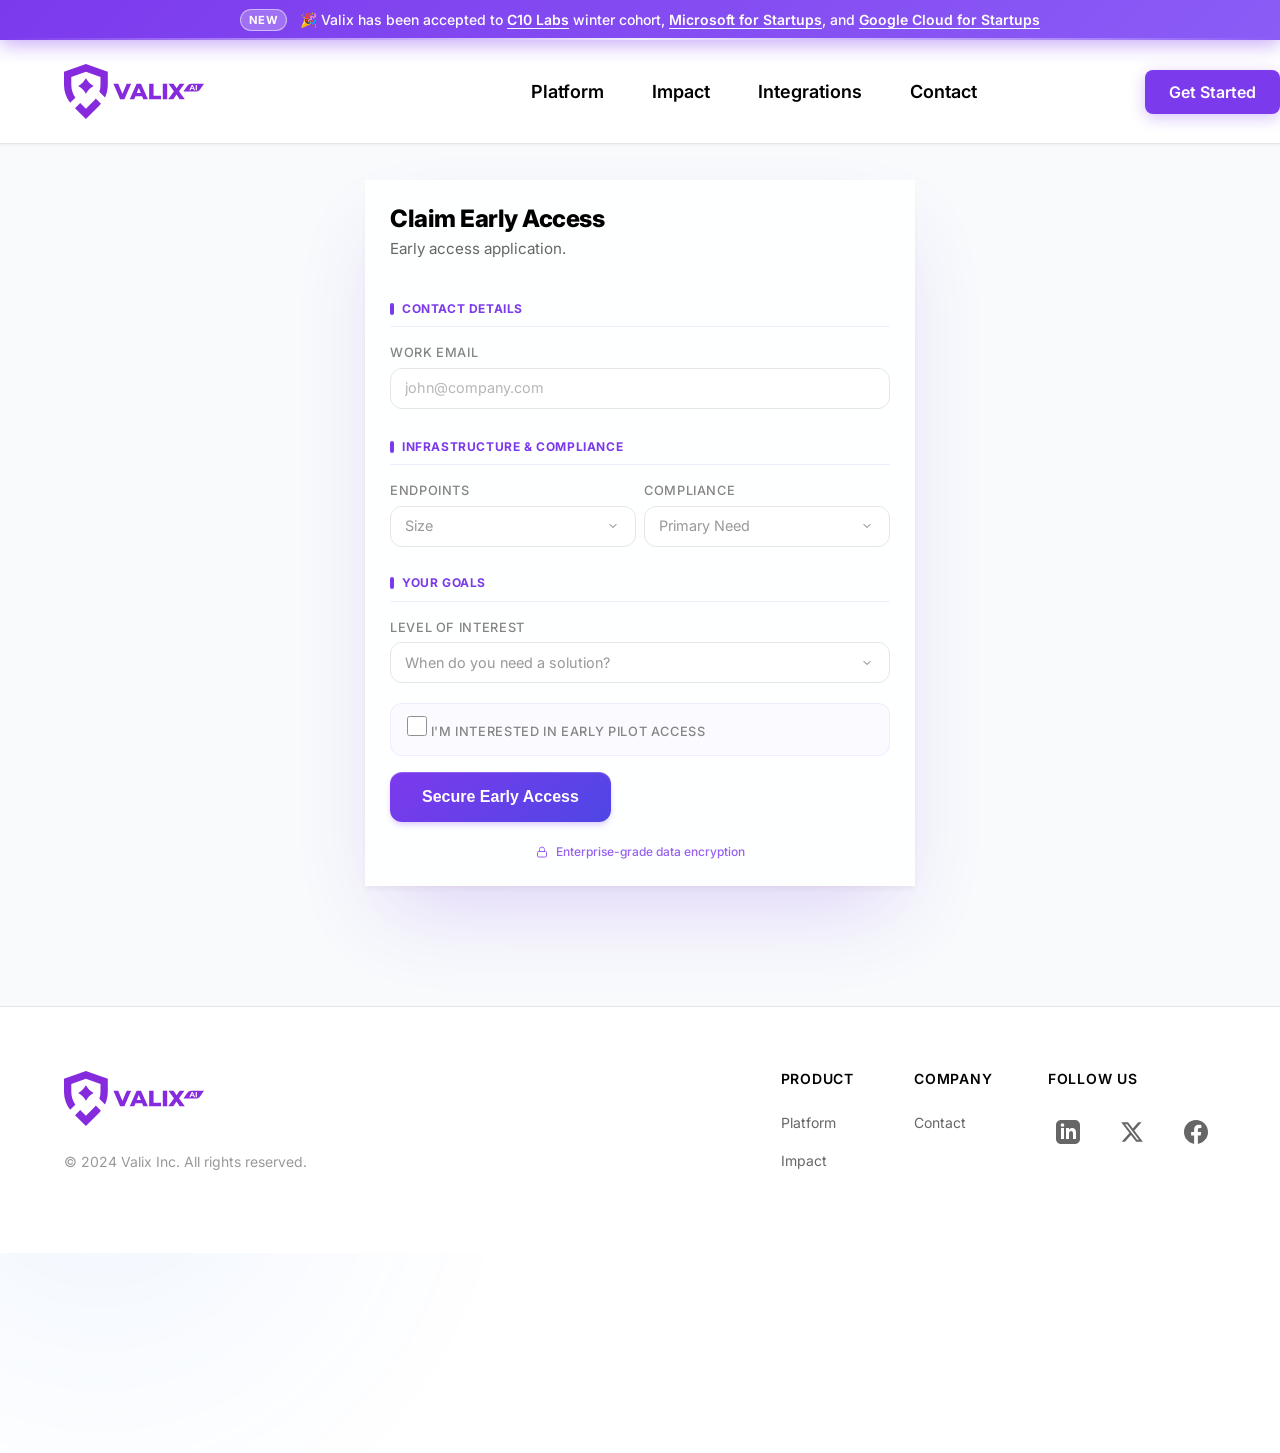
==== commit 2d0c20f3: "updated message to have return to home button again fixing the boxes that appear" ====
--- a/waitlist.html
+++ b/waitlist.html
@@ -72,7 +72,7 @@
         </div>
         
         <!-- Signup Form -->
-        <form id="waitlist-form" action="https://formspree.io/f/mqaeajob" method="POST">
+        <form id="waitlist-form" action="https://formspree.io/f/xdawgbgj" method="POST">
           <!-- Contact Details -->
           <div class="form-section-label">Contact Details</div>
           <div class="form-grid">
@@ -123,10 +123,10 @@
             </select>
           </div>
 
-          <!-- Hidden "Other" field -->
-          <div id="other-interest-group" class="form-group full-width hidden-field">
-            <label for="other-interest">Please specify</label>
-            <input type="text" id="other-interest" name="other-interest-details" placeholder="Tell us more about your needs...">
+          <!-- Unified "Details" field -->
+          <div id="dynamic-details-group" class="form-group full-width hidden-field">
+            <label for="dynamic-details">Tell us more</label>
+            <textarea id="dynamic-details" name="additional_details" placeholder="What specific compliance or security goals are you looking to achieve?"></textarea>
           </div>
 
           <div class="form-group full-width" style="margin-top: 1rem;">
@@ -136,12 +136,6 @@
             </label>
           </div>
 
-          <!-- Hidden "Pilot Details" field -->
-          <div id="pilot-details-group" class="form-group full-width hidden-field">
-            <label for="pilot-details">Tell us more details</label>
-            <textarea id="pilot-details" name="pilot-details" placeholder="What specific compliance or security goals are you looking to achieve?"></textarea>
-          </div>
-
           <button type="submit" class="btn-primary-large full-width" style="margin-top: 1rem;">
             Secure Early Access
           </button>
@@ -156,9 +150,9 @@
         <div id="success-message" class="success-message">
           <div class="success-icon-wrapper">✓</div>
           <h3>Application Received</h3>
-          <p>We've added you to our early access priority list. Our team will reach out to the work email provided.</p>
+          <p>We've added you to our early access priority list. Our team will reach out shortly to discuss your pilot access.</p>
           <div class="success-actions">
-            <a href="index.html" class="btn-secondary">Return Home</a>
+            <a href="index.html" class="btn-primary-large">Return to Home</a>
           </div>
         </div>
       </div>
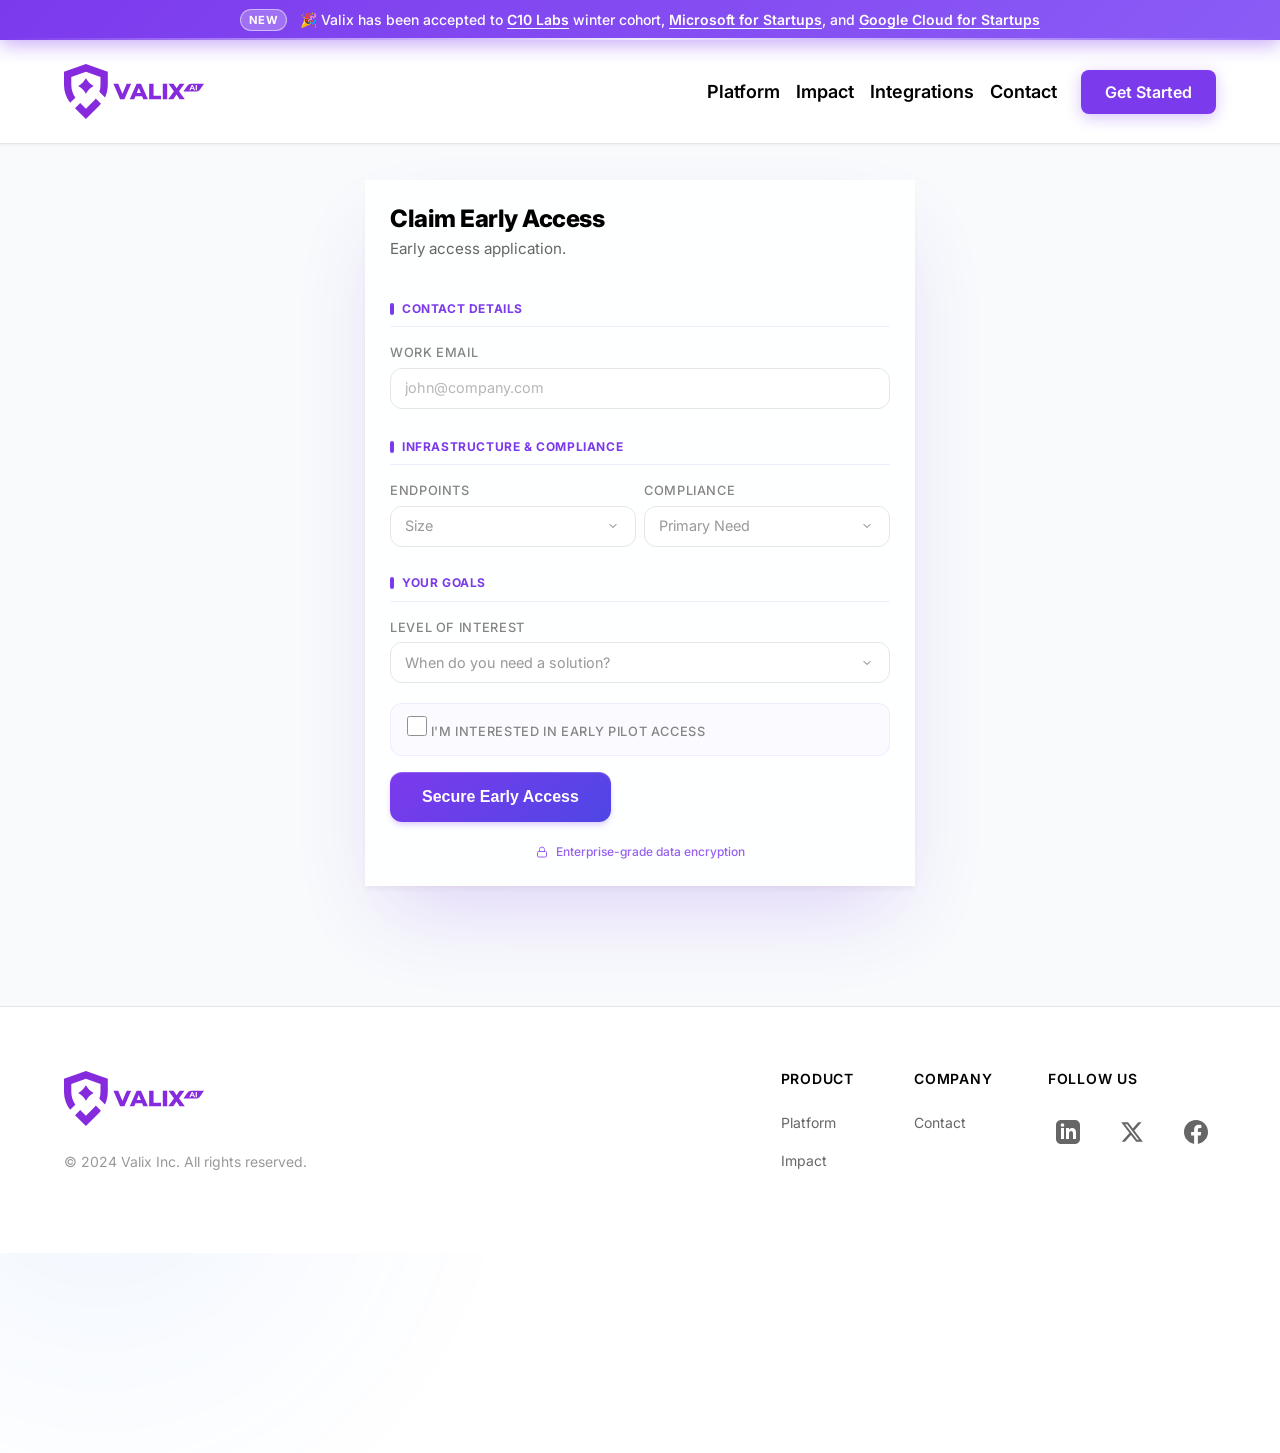
==== commit ffc920e6: "not showing online" ====
--- a/waitlist.html
+++ b/waitlist.html
@@ -25,8 +25,8 @@
   <link href="https://fonts.googleapis.com/css2?family=Inter:wght@300;400;500;600;700;800&display=swap" rel="stylesheet">
   
   <!-- Styles -->
-  <link rel="stylesheet" href="styles-elegant.css?v=15.0">
-  <link rel="stylesheet" href="waitlist.css?v=2.0">
+  <link rel="stylesheet" href="styles-elegant.css?v=50.0">
+  <link rel="stylesheet" href="waitlist.css?v=50.0">
 </head>
 <body class="waitlist-page">
   <!-- Announcement Banner (deploy v9) -->
@@ -240,6 +240,6 @@
     });
   })();
   </script>
-  <script src="script.js?v=10.0"></script>
+  <script src="script.js?v=50.0"></script>
 </body>
 </html>
--- a/styles-elegant.css
+++ b/styles-elegant.css
@@ -754,10 +754,9 @@
 
 .nav-menu {
   display: flex;
-  gap: var(--space-xl);
-  align-items: center;
-  flex: 1;
-  justify-content: center;
+  gap: 1rem;
+  align-items: center;
+  justify-content: flex-end;
   margin-left: 0;
   margin-right: 0;
   position: relative;
@@ -768,10 +767,7 @@
 }
 
 .nav-menu .btn-primary {
-  position: absolute;
-  right: 0;
-  margin-left: auto;
-  margin-right: 0;
+  margin-left: 0.5rem;
 }
 
 /* Mobile Menu Toggle */
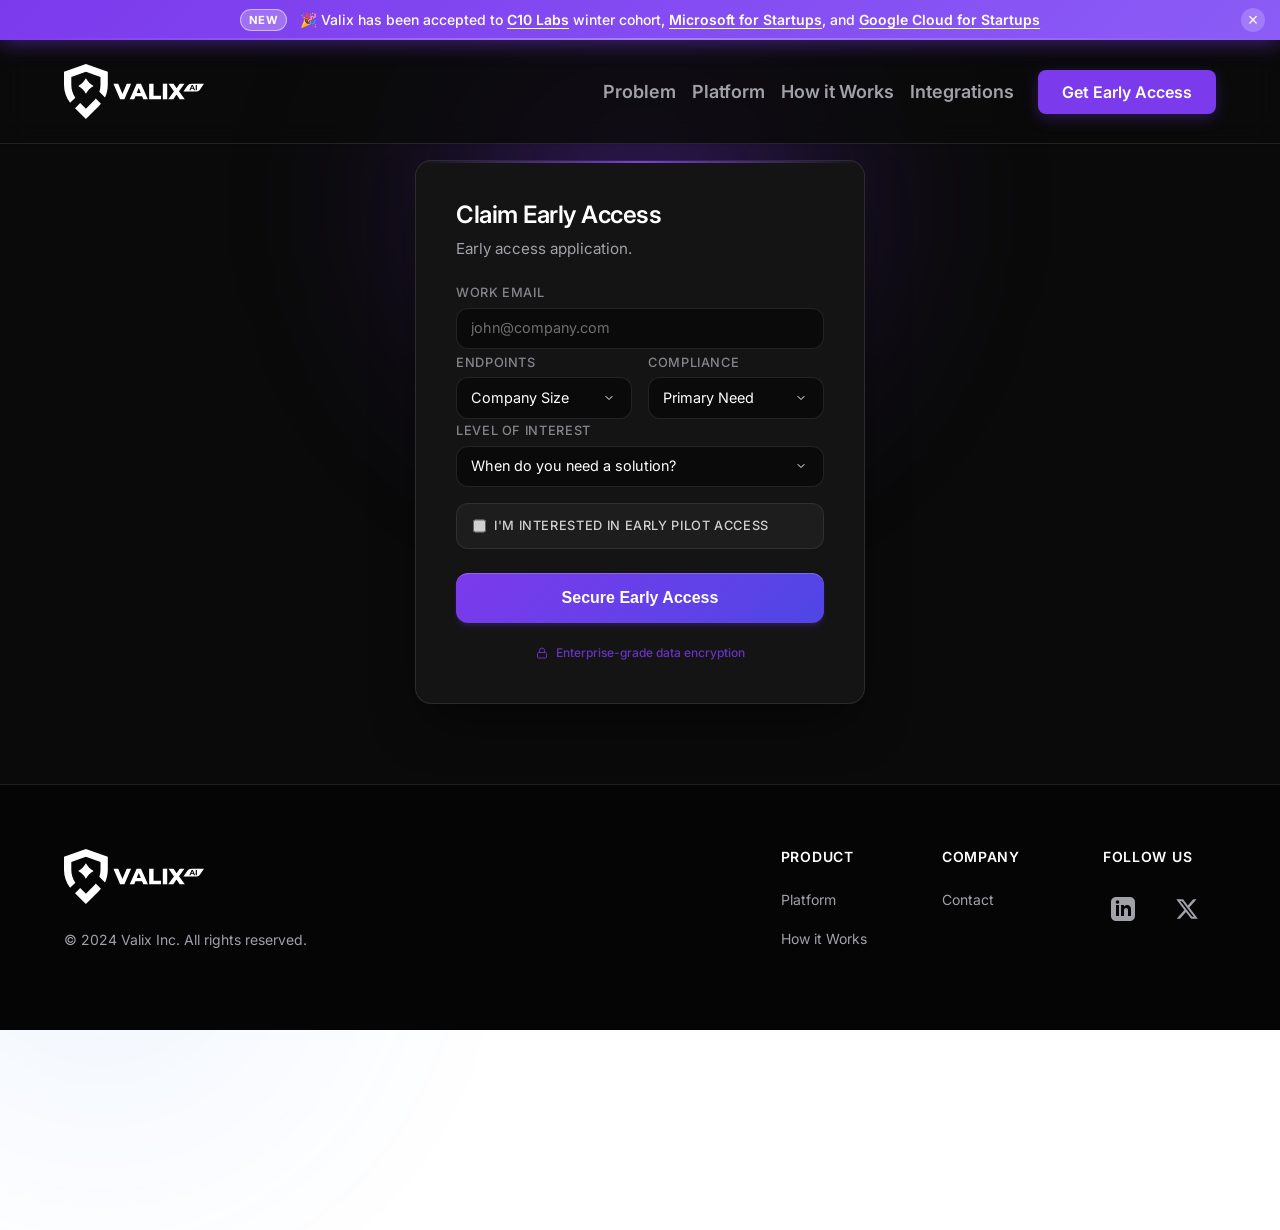
==== commit a8ea9c64: "refined the website to have the various feedbacks" ====
--- a/waitlist.html
+++ b/waitlist.html
@@ -25,16 +25,17 @@
   <link href="https://fonts.googleapis.com/css2?family=Inter:wght@300;400;500;600;700;800&display=swap" rel="stylesheet">
   
   <!-- Styles -->
-  <link rel="stylesheet" href="styles-elegant.css?v=50.0">
-  <link rel="stylesheet" href="waitlist.css?v=50.0">
+  <link rel="stylesheet" href="styles-elegant.css?v=51.0">
+  <link rel="stylesheet" href="waitlist.css?v=51.0">
 </head>
-<body class="waitlist-page">
-  <!-- Announcement Banner (deploy v9) -->
+<body class="waitlist-page dark-theme">
+  <!-- Announcement Banner -->
   <div class="announcement-banner" role="banner">
     <div class="announcement-content">
       <span class="announcement-badge" aria-hidden="true">New</span>
       <span>🎉 Valix has been accepted to <a href="https://www.c10labs.com/" target="_blank" rel="noopener noreferrer">C10 Labs</a> winter cohort, <a href="https://www.microsoft.com/en-us/startups" target="_blank" rel="noopener noreferrer">Microsoft for Startups</a>, and <a href="https://cloud.google.com/startup" target="_blank" rel="noopener noreferrer">Google Cloud for Startups</a></span>
     </div>
+    <button class="banner-close" aria-label="Close announcement">×</button>
   </div>
 
   <nav class="navbar">
@@ -52,43 +53,40 @@
           <span></span>
         </button>
         <div class="nav-menu" id="nav-menu">
-          <a href="index.html#product" class="nav-link">Platform</a>
-          <a href="index.html#results" class="nav-link">Impact</a>
+          <a href="index.html#problem" class="nav-link">Problem</a>
+          <a href="index.html#solution" class="nav-link">Platform</a>
+          <a href="index.html#how-it-works" class="nav-link">How it Works</a>
           <a href="index.html#integrations" class="nav-link">Integrations</a>
-          <a href="index.html#contact" class="nav-link">Contact</a>
-          <a href="#form" class="btn-primary">Get Started</a>
+          <a href="#form" class="btn-primary">Get Early Access</a>
         </div>
       </details>
     </div>
   </nav>
 
   <!-- Main Centered Content -->
-  <main class="waitlist-main">
-    <div class="split-hero">
-      <div class="form-card" id="form">
+  <main class="waitlist-main" style="padding: calc(var(--announcement-height) + 120px) 5% 80px 5%; min-height: 80vh; display: flex; align-items: center; justify-content: center;">
+    <div class="hero-glow"></div>
+    <div class="hero-form-wrapper" style="max-width: 600px; width: 100%; position: relative; z-index: 1;">
+      <div class="hero-form-card" id="form">
         <div class="form-header">
-          <h2>Claim Early Access</h2>
+          <h3>Claim Early Access</h3>
           <p>Early access application.</p>
         </div>
         
         <!-- Signup Form -->
         <form id="waitlist-form" action="https://formspree.io/f/xdawgbgj" method="POST">
           <!-- Contact Details -->
-          <div class="form-section-label">Contact Details</div>
-          <div class="form-grid">
-            <div class="form-group full-width">
-              <label for="email">Work Email</label>
-              <input type="email" id="email" name="email" placeholder="john@company.com" required>
-            </div>
+          <div class="form-group full-width">
+            <label for="email">Work Email</label>
+            <input type="email" id="email" name="email" placeholder="john@company.com" required>
           </div>
 
           <!-- Infrastructure & Compliance -->
-          <div class="form-section-label">Infrastructure & Compliance</div>
-          <div class="form-grid">
+          <div class="form-row">
             <div class="form-group">
               <label for="endpoints">Endpoints</label>
               <select id="endpoints" name="endpoints" required>
-                <option value="" disabled selected>Size</option>
+                <option value="" disabled selected>Company Size</option>
                 <option value="1-50">1-50</option>
                 <option value="51-200">51-200</option>
                 <option value="201-1000">201-1000</option>
@@ -100,9 +98,10 @@
               <label for="compliance">Compliance</label>
               <select id="compliance" name="compliance" required>
                 <option value="" disabled selected>Primary Need</option>
-                <option value="SOC 2">SOC 2</option>
                 <option value="CMMC">CMMC</option>
                 <option value="HIPAA">HIPAA</option>
+                <option value="PCI DSS">PCI DSS</option>
+                <option value="SOC 2">SOC 2</option>
                 <option value="ISO 27001">ISO 27001</option>
                 <option value="GDPR">GDPR</option>
                 <option value="Other">Other</option>
@@ -111,7 +110,6 @@
           </div>
 
           <!-- Your Goals -->
-          <div class="form-section-label">Your Goals</div>
           <div class="form-group full-width">
             <label for="interest">Level of Interest</label>
             <select id="interest" name="interest" required>
@@ -123,20 +121,20 @@
             </select>
           </div>
 
-          <!-- Unified "Details" field -->
-          <div id="dynamic-details-group" class="form-group full-width hidden-field">
+          <!-- Unified "Details" field (handled dynamically in JS) -->
+          <div id="dynamic-details-group" class="form-group full-width hidden-field" style="display: none;">
             <label for="dynamic-details">Tell us more</label>
-            <textarea id="dynamic-details" name="additional_details" placeholder="What specific compliance or security goals are you looking to achieve?"></textarea>
+            <textarea id="dynamic-details" name="additional_details" placeholder="What specific compliance or security goals are you looking to achieve?" style="width: 100%; padding: 0.75rem 1rem; background: rgba(255, 255, 255, 0.05); border: 1px solid var(--dk-border); border-radius: 8px; color: white; min-height: 100px; resize: vertical; margin-top: 0.5rem;"></textarea>
           </div>
 
           <div class="form-group full-width" style="margin-top: 1rem;">
-            <label class="checkbox-group">
-              <input type="checkbox" id="pilot-interest" name="pilot_interest" value="yes">
+            <label class="checkbox-group" style="display: flex; align-items: center; gap: 0.5rem; cursor: pointer;">
+              <input type="checkbox" id="pilot-interest" name="pilot_interest" value="yes" style="width: auto;">
               <span>I'm interested in early pilot access</span>
             </label>
           </div>
 
-          <button type="submit" class="btn-primary-large full-width" style="margin-top: 1rem;">
+          <button type="submit" class="btn-primary-large full-width" style="margin-top: 1.5rem;">
             Secure Early Access
           </button>
 
@@ -147,20 +145,19 @@
         </form>
 
         <!-- Success Message -->
-        <div id="success-message" class="success-message">
+        <div id="success-message" class="success-message hidden">
           <div class="success-icon-wrapper">✓</div>
-          <h3>Application Received</h3>
+          <h4>Application Received</h4>
           <p>We've added you to our early access priority list. Our team will reach out shortly to discuss your pilot access.</p>
-          <div class="success-actions">
-            <a href="index.html" class="btn-primary-large">Return to Home</a>
-          </div>
+          <br>
+          <a href="index.html" class="btn-primary-large" style="display: inline-block;">Return to Home</a>
         </div>
       </div>
     </div>
   </main>
 
   <!-- Footer -->
-  <footer class="footer">
+  <footer class="footer dark-footer">
     <div class="container">
       <div class="footer-content">
         <div class="footer-brand">
@@ -170,12 +167,12 @@
         <div class="footer-links">
           <div class="footer-section">
             <h4>Product</h4>
-            <a href="index.html#product">Platform</a>
-            <a href="index.html#results">Impact</a>
+            <a href="index.html#solution">Platform</a>
+            <a href="index.html#how-it-works">How it Works</a>
           </div>
           <div class="footer-section">
             <h4>Company</h4>
-            <a href="#form">Contact</a>
+            <a href="mailto:founders@valix.ai">Contact</a>
           </div>
           <div class="footer-section">
             <h4>Follow Us</h4>
@@ -185,14 +182,9 @@
                   <path d="M19 0h-14c-2.761 0-5 2.239-5 5v14c0 2.761 2.239 5 5 5h14c2.762 0 5-2.239 5-5v-14c0-2.761-2.238-5-5-5zm-11 19h-3v-11h3v11zm-1.5-12.268c-.966 0-1.75-.79-1.75-1.764s.784-1.764 1.75-1.764 1.75.79 1.75 1.764-.783 1.764-1.75 1.764zm13.5 12.268h-3v-5.604c0-3.368-4-3.113-4 0v5.604h-3v-11h3v1.765c1.396-2.586 7-2.777 7 2.476v6.759z"/>
                 </svg>
               </a>
-              <a href="https://twitter.com/valixai" target="_blank" rel="noopener noreferrer" class="social-link" aria-label="X (Twitter)">
+              <a href="https://x.com/valixai" target="_blank" rel="noopener noreferrer" class="social-link" aria-label="X (Twitter)">
                 <svg xmlns="http://www.w3.org/2000/svg" width="20" height="20" viewBox="0 0 24 24" fill="currentColor">
                   <path d="M18.244 2.25h3.308l-7.227 8.26 8.502 11.24H16.17l-5.214-6.817L4.99 21.75H1.68l7.73-8.835L1.254 2.25H8.08l4.713 6.231zm-1.161 17.52h1.833L7.084 4.126H5.117z"/>
-                </svg>
-              </a>
-              <a href="https://www.facebook.com/valixai" target="_blank" rel="noopener noreferrer" class="social-link" aria-label="Facebook">
-                <svg xmlns="http://www.w3.org/2000/svg" width="20" height="20" viewBox="0 0 24 24" fill="currentColor">
-                  <path d="M24 12.073c0-6.627-5.373-12-12-12s-12 5.373-12 12c0 5.99 4.388 10.954 10.125 11.854v-8.385H7.078v-3.47h3.047V9.43c0-3.007 1.792-4.669 4.533-4.669 1.312 0 2.686.235 2.686.235v2.953H15.83c-1.491 0-1.956.925-1.956 1.874v2.25h3.328l-.532 3.47h-2.796v8.385C19.612 23.027 24 18.062 24 12.073z"/>
                 </svg>
               </a>
             </div>
@@ -240,6 +232,16 @@
     });
   })();
   </script>
-  <script src="script.js?v=50.0"></script>
+  <style>
+    .hidden-field.visible {
+        display: block !important;
+        animation: fadeIn 0.3s ease-in-out;
+    }
+    @keyframes fadeIn {
+        from { opacity: 0; transform: translateY(-5px); }
+        to { opacity: 1; transform: translateY(0); }
+    }
+  </style>
+  <script src="script.js?v=51.0"></script>
 </body>
 </html>
--- a/styles-elegant.css
+++ b/styles-elegant.css
@@ -200,14 +200,45 @@
   background: linear-gradient(
     90deg,
     transparent,
-    rgba(255, 255, 255, 0.9),
-    transparent,
-    rgba(255, 255, 255, 0.9),
+    rgba(255, 255, 255, 0.3),
     transparent
   );
-  background-size: 200% 100%;
-  animation: announcement-shine 3s ease-in-out infinite;
-  pointer-events: none;
+}
+
+.banner-close {
+  position: absolute;
+  right: 15px;
+  top: 50%;
+  transform: translateY(-50%);
+  background: rgba(255, 255, 255, 0.2);
+  border: none;
+  color: white;
+  width: 24px;
+  height: 24px;
+  border-radius: 50%;
+  cursor: pointer;
+  display: flex;
+  align-items: center;
+  justify-content: center;
+  font-size: 18px;
+  line-height: 1;
+  transition: all 0.2s ease;
+  z-index: 10;
+  padding: 0;
+}
+
+.banner-close:hover {
+  background: rgba(255, 255, 255, 0.4);
+  transform: translateY(-50%) scale(1.1);
+}
+
+/* Banner Hidden State */
+body.banner-hidden {
+  --announcement-height: 0px !important;
+}
+
+body.banner-hidden .announcement-banner {
+  display: none !important;
 }
 
 .announcement-content {
@@ -682,7 +713,7 @@
   border-right: none !important;
   border-bottom: none !important;
   outline: none !important;
-  background: #ffffff !important;
+  background: transparent;
   padding: 0 !important;
   margin: 0 1rem 0 0 !important;
   position: relative;
@@ -708,14 +739,13 @@
   border: none !important;
   outline: none !important;
   box-shadow: none !important;
-  background: #ffffff !important;
-  filter: none !important;
+  background: transparent;
   mix-blend-mode: normal !important;
   isolation: isolate;
 }
 
 .nav-logo img {
-  background: #ffffff !important;
+  background: transparent;
   padding: 0;
   margin: 0;
 }
@@ -2730,3 +2760,719 @@
   outline: 2px solid var(--primary);
   outline-offset: 2px;
 }
+
+/* ==========================================================================
+   AI CISO - DARK REGULATED SMB THEME ADDITIONS
+   ========================================================================== */
+
+:root {
+  --dk-bg-main: #0a0a0a;
+  --dk-bg-card: #141414;
+  --dk-bg-card-hover: #1a1a1a;
+  --dk-text-primary: #ffffff;
+  --dk-text-secondary: #a1a1aa;
+  --dk-border: rgba(255, 255, 255, 0.1);
+  --dk-accent: #7c3aed;
+  --dk-accent-glow: rgba(124, 58, 237, 0.4);
+}
+
+body.dark-theme {
+  background-color: var(--dk-bg-main);
+  color: var(--dk-text-primary);
+}
+
+body.dark-theme h1, 
+body.dark-theme h2, 
+body.dark-theme h3, 
+body.dark-theme h4, 
+body.dark-theme h5, 
+body.dark-theme h6 {
+  color: var(--dk-text-primary);
+}
+
+body.dark-theme p {
+  color: var(--dk-text-secondary);
+}
+
+/* Navbar overrides for dark theme */
+body.dark-theme .navbar {
+  background: rgba(10, 10, 10, 0.8) !important;
+  backdrop-filter: blur(12px) !important;
+  -webkit-backdrop-filter: blur(12px) !important;
+  border-bottom: 1px solid var(--dk-border) !important;
+}
+
+body.dark-theme .nav-container,
+body.dark-theme .nav-logo {
+  background: transparent !important;
+}
+
+body.dark-theme .nav-link {
+  color: var(--dk-text-secondary);
+}
+
+body.dark-theme .nav-link:hover {
+  color: var(--dk-text-primary);
+}
+
+body.dark-theme .mobile-menu-toggle span {
+  background: var(--dk-text-primary);
+}
+
+/* Logo handling */
+.logo-light-mode-only {
+  display: none !important;
+}
+
+body.dark-theme .logo-dark-mode {
+  display: block;
+}
+
+/* Gradient Text */
+.gradient-text {
+  background: linear-gradient(135deg, #ffffff 0%, #a1a1aa 100%);
+  -webkit-background-clip: text;
+  -webkit-text-fill-color: transparent;
+  background-clip: text;
+}
+
+/* Hero Section */
+.hero-section {
+  position: relative;
+  padding: calc(var(--announcement-height) + 120px) 5% 80px 5%;
+  overflow: hidden;
+  background: var(--dk-bg-main);
+}
+
+.hero-glow {
+  position: absolute;
+  top: -10%;
+  left: 20%;
+  width: 60%;
+  height: 60%;
+  background: radial-gradient(circle, var(--dk-accent-glow) 0%, transparent 60%);
+  filter: blur(80px);
+  z-index: 0;
+  pointer-events: none;
+}
+
+.hero-container {
+  display: flex;
+  align-items: flex-start;
+  justify-content: space-between;
+  gap: 4rem;
+  position: relative;
+  z-index: 1;
+}
+
+.hero-badge {
+  display: inline-block;
+  padding: 0.25rem 0.75rem;
+  border-radius: 99px;
+  background: rgba(124, 58, 237, 0.1);
+  border: 1px solid rgba(124, 58, 237, 0.3);
+  color: #c4b5fd;
+  font-size: 0.875rem;
+  font-weight: 600;
+  margin-bottom: 1.5rem;
+}
+
+.hero-content {
+  flex: 1;
+  max-width: 600px;
+}
+
+.hero-title {
+  font-size: clamp(3rem, 5vw, 4.5rem);
+  font-weight: 800;
+  line-height: 1.1;
+  margin-bottom: 1.5rem;
+  letter-spacing: -0.03em;
+}
+
+.hero-description {
+  font-size: 1.25rem;
+  line-height: 1.6;
+  margin-bottom: 2rem;
+  color: var(--dk-text-secondary);
+}
+
+.hero-features-list {
+  display: flex;
+  flex-direction: column;
+  gap: 1rem;
+}
+
+.hero-feature-item {
+  display: flex;
+  align-items: center;
+  gap: 0.75rem;
+  font-size: 1.125rem;
+  color: #e4e4e7;
+}
+
+.icon-check {
+  width: 24px;
+  height: 24px;
+  color: var(--dk-accent);
+}
+
+/* Hero Form Embedded */
+.hero-form-wrapper {
+  flex: 0 0 450px;
+  width: 100%;
+}
+
+.hero-form-card {
+  background: var(--dk-bg-card);
+  border: 1px solid var(--dk-border);
+  border-radius: 16px;
+  padding: 2.5rem;
+  box-shadow: 0 25px 50px -12px rgba(0, 0, 0, 0.5);
+  position: relative;
+  overflow: hidden;
+}
+
+.hero-form-card::before {
+  content: '';
+  position: absolute;
+  top: 0;
+  left: 0;
+  right: 0;
+  height: 2px;
+  background: linear-gradient(90deg, transparent, var(--dk-accent), transparent);
+}
+
+.form-header h3 {
+  font-size: 1.5rem;
+  margin-bottom: 0.5rem;
+}
+
+.form-header p {
+  font-size: 0.9rem;
+  margin-bottom: 1.5rem;
+}
+
+.form-group {
+  margin-bottom: 1.25rem;
+}
+
+.form-row {
+  display: flex;
+  gap: 1rem;
+}
+
+.form-row .form-group {
+  flex: 1;
+}
+
+label {
+  display: block;
+  font-size: 0.875rem;
+  font-weight: 500;
+  margin-bottom: 0.5rem;
+  color: #e4e4e7;
+}
+
+input[type="email"],
+select {
+  width: 100%;
+  padding: 0.75rem 1rem;
+  background: rgba(255, 255, 255, 0.05);
+  border: 1px solid var(--dk-border);
+  border-radius: 8px;
+  color: white;
+  font-size: 1rem;
+  transition: all 0.2s;
+}
+
+input[type="email"]:focus,
+select:focus {
+  outline: none;
+  border-color: var(--dk-accent);
+  background: rgba(255, 255, 255, 0.08);
+}
+
+select option {
+  background: var(--dk-bg-card);
+  color: white;
+}
+
+.full-width {
+  width: 100%;
+}
+
+.btn-primary-large {
+  display: inline-block;
+  background: var(--dk-accent);
+  color: white;
+  font-weight: 600;
+  padding: 1rem 2rem;
+  border-radius: 8px;
+  text-align: center;
+  border: none;
+  cursor: pointer;
+  transition: background 0.2s;
+  font-size: 1.125rem;
+  text-decoration: none;
+  width: 100%;
+}
+
+.btn-primary-large:hover {
+  background: #6d28d9;
+}
+
+.form-security-note {
+  display: flex;
+  align-items: center;
+  justify-content: center;
+  gap: 0.5rem;
+  margin-top: 1rem;
+  font-size: 0.75rem;
+  color: var(--dk-text-secondary);
+}
+
+/* Success Message inside Hero */
+.success-message {
+  text-align: center;
+  padding: 2rem 0;
+}
+
+.success-message.hidden {
+  display: none;
+}
+
+.success-icon-wrapper {
+  width: 60px;
+  height: 60px;
+  background: rgba(16, 185, 129, 0.1);
+  color: #10b981;
+  border-radius: 50%;
+  display: flex;
+  align-items: center;
+  justify-content: center;
+  font-size: 2rem;
+  margin: 0 auto 1.5rem;
+}
+
+/* Sections Global */
+.problem-section,
+.solution-section,
+.steps-section,
+.frameworks-section,
+.benefits-section {
+  padding: 6rem 5%;
+  background: var(--dk-bg-main);
+}
+
+.section-header p {
+  font-size: 1.25rem;
+  max-width: 800px;
+  margin: 0 auto;
+}
+
+/* Problem Grid */
+.problem-grid {
+  display: grid;
+  grid-template-columns: repeat(auto-fit, minmax(300px, 1fr));
+  gap: 2rem;
+  margin-top: 4rem;
+}
+
+.problem-card {
+  background: transparent;
+  padding: 2rem;
+  border-left: 2px solid var(--dk-border);
+  transition: border-color 0.3s;
+}
+
+.problem-card:hover {
+  border-color: var(--dk-accent);
+}
+
+.problem-icon {
+  width: 48px;
+  height: 48px;
+  color: var(--dk-text-secondary);
+  margin-bottom: 1.5rem;
+}
+
+.problem-card:hover .problem-icon {
+  color: var(--dk-text-primary);
+}
+
+/* Solution Grid */
+.solution-grid {
+  display: grid;
+  grid-template-columns: repeat(auto-fit, minmax(320px, 1fr));
+  gap: 2rem;
+  margin-top: 4rem;
+}
+
+.feature-card {
+  position: relative;
+  background: var(--dk-bg-card);
+  border-radius: 16px;
+  padding: 1px; /* for gradient border effect */
+  overflow: hidden;
+  transition: transform 0.3s;
+}
+
+.feature-card:hover {
+  transform: translateY(-5px);
+}
+
+.feature-card-glow {
+  position: absolute;
+  top: 0; left: 0; right: 0; bottom: 0;
+  background: linear-gradient(135deg, rgba(255,255,255,0.1), transparent);
+  border-radius: 16px;
+  z-index: 0;
+}
+
+.feature-card-content {
+  position: relative;
+  background: var(--dk-bg-card);
+  padding: 2.5rem;
+  border-radius: 15px;
+  height: 100%;
+  z-index: 1;
+}
+
+.feature-icon {
+  width: 56px;
+  height: 56px;
+  border-radius: 12px;
+  display: flex;
+  align-items: center;
+  justify-content: center;
+  margin-bottom: 1.5rem;
+}
+
+.feature-icon svg {
+  width: 28px;
+  height: 28px;
+  color: white;
+}
+
+.bg-purple { background: linear-gradient(135deg, #a855f7, #7c3aed); }
+.bg-blue   { background: linear-gradient(135deg, #7c3aed, #6d28d9); }
+.bg-green  { background: linear-gradient(135deg, #6d28d9, #4c1d95); }
+
+/* Steps Section */
+.steps-container {
+  display: flex;
+  flex-direction: column;
+  gap: 2rem;
+  max-width: 800px;
+  margin: 4rem auto 0;
+}
+
+.step-item {
+  display: flex;
+  gap: 2rem;
+  align-items: flex-start;
+}
+
+.step-number {
+  font-size: 2.5rem;
+  font-weight: 800;
+  color: rgba(255, 255, 255, 0.1);
+  line-height: 1;
+}
+
+.step-content h3 {
+  margin-bottom: 0.5rem;
+  font-size: 1.5rem;
+}
+
+.step-connector {
+  width: 2px;
+  height: 40px;
+  background: var(--dk-border);
+  margin-left: 1.25rem;
+}
+
+/* Frameworks Grid */
+.frameworks-grid {
+  display: grid;
+  grid-template-columns: repeat(auto-fit, minmax(200px, 1fr));
+  gap: 1.5rem;
+  margin-top: 3rem;
+}
+
+.framework-badge {
+  background: rgba(255, 255, 255, 0.03);
+  border: 1px solid var(--dk-border);
+  border-radius: 12px;
+  padding: 2rem 1.5rem;
+  text-align: center;
+  transition: all 0.3s;
+}
+
+.framework-badge:hover {
+  background: rgba(124, 58, 237, 0.1);
+  border-color: rgba(124, 58, 237, 0.5);
+  transform: translateY(-5px);
+}
+
+.framework-badge h4 {
+  font-size: 1.25rem;
+  margin-bottom: 0.5rem;
+}
+
+.framework-badge p {
+  font-size: 0.875rem;
+  margin: 0;
+}
+
+/* Benefits (Video + Text Side by Side) */
+.benefits-content {
+  display: flex;
+  align-items: center;
+  gap: 4rem;
+}
+
+.benefits-image {
+  flex: 1;
+  border-radius: 16px;
+  overflow: hidden;
+  box-shadow: 0 25px 50px -12px rgba(0, 0, 0, 0.5);
+  border: 1px solid var(--dk-border);
+}
+
+.inline-video {
+  width: 100%;
+  height: auto;
+  display: block;
+}
+
+.benefits-text {
+  flex: 1;
+}
+
+.benefits-list {
+  list-style: none;
+  padding: 0;
+  margin-top: 2rem;
+}
+
+.benefits-list li {
+  display: flex;
+  gap: 1.5rem;
+  margin-bottom: 2rem;
+}
+
+.benefits-list .b-icon {
+  width: 32px;
+  height: 32px;
+  background: rgba(16, 185, 129, 0.1);
+  color: #10b981;
+  border-radius: 50%;
+  display: flex;
+  align-items: center;
+  justify-content: center;
+  font-weight: bold;
+  flex-shrink: 0;
+}
+
+.benefits-list strong {
+  display: block;
+  font-size: 1.25rem;
+  color: white;
+  margin-bottom: 0.5rem;
+}
+
+.benefits-list span {
+  color: var(--dk-text-secondary);
+  line-height: 1.6;
+}
+
+/* Dark theme overrides for global sections */
+.dark-partners {
+  background: var(--dk-bg-main) !important;
+  border-color: var(--dk-border) !important;
+}
+
+.dark-integrations {
+  background: var(--dk-bg-main) !important;
+  border-top: 1px solid var(--dk-border) !important;
+  border-bottom: 1px solid var(--dk-border) !important;
+}
+
+.bottom-cta-section {
+  padding: 6rem 5%;
+  background: linear-gradient(180deg, var(--dk-bg-main) 0%, #110825 100%);
+  border-top: 1px solid var(--dk-border);
+}
+
+.dark-footer {
+  background: #050505 !important;
+  border-top: 1px solid var(--dk-border) !important;
+  color: var(--dk-text-secondary) !important;
+}
+
+.dark-footer h4 { color: white !important; }
+.dark-footer a { color: var(--dk-text-secondary) !important; }
+.dark-footer a:hover { color: white !important; }
+.dark-footer .social-link { color: var(--dk-text-secondary) !important; }
+.dark-footer .social-link:hover { color: white !important; }
+
+/* Responsive adjustments */
+@media (max-width: 968px) {
+  .hero-container,
+  .benefits-content {
+    flex-direction: column;
+  }
+  
+  .hero-form-wrapper {
+    flex: none;
+    width: 100%;
+    margin-top: 2rem;
+  }
+}
+
+
+
+/* Fixes for original logos on dark theme */
+body.dark-theme .nav-logo img,
+body.dark-theme .footer-logo {
+  filter: brightness(0) invert(1);
+}
+
+
+/* Ensure partner/integration logos are readable on dark theme without a white background */
+body.dark-theme .partners-section,
+body.dark-theme .integrations-section {
+  background: transparent !important;
+  color: var(--dk-text-primary) !important;
+}
+
+body.dark-theme .partners-section .partners-label {
+  font-size: 0.875rem;
+  font-weight: 700;
+  text-transform: uppercase;
+  letter-spacing: 0.1em;
+  color: #c4b5fd !important;
+  margin-bottom: 0.5rem;
+}
+
+body.dark-theme .partners-section .partners-sublabel {
+  font-size: 1.125rem;
+  color: var(--dk-text-secondary);
+  opacity: 0.8;
+}
+
+body.dark-theme .integrations-section h2,
+body.dark-theme .integrations-section p {
+  color: var(--dk-text-secondary) !important;
+}
+
+/* Legacy logo filters removed in favor of refined overrides at the end of file */
+
+
+/* Enforce transparent background for logos in dark theme */
+body.dark-theme .nav-logo,
+body.dark-theme div.nav-logo,
+body.dark-theme .nav-logo a,
+body.dark-theme .nav-logo img,
+body.dark-theme .nav-logo .logo-image,
+body.dark-theme .footer-logo,
+body.dark-theme .footer-logo img {
+    background: transparent !important;
+    background-color: transparent !important;
+}
+
+
+/* Modern Bottom CTA Button Fix */
+.btn-primary-large {
+  display: inline-block;
+  background: var(--dk-accent, #8b5cf6);
+  color: #ffffff;
+  padding: 0.75rem 1.75rem;
+  font-size: 1rem;
+  font-weight: 600;
+  border-radius: 8px;
+  text-decoration: none;
+  transition: all 0.3s ease;
+  box-shadow: 0 4px 15px rgba(139, 92, 246, 0.3);
+  margin-top: var(--space-md);
+  border: 1px solid rgba(255, 255, 255, 0.1);
+}
+
+.btn-primary-large:hover {
+  background: var(--dk-accent-hover, #7c3aed);
+  transform: translateY(-2px);
+  box-shadow: 0 6px 20px rgba(139, 92, 246, 0.4);
+}
+
+
+/* Bottom CTA Layout */
+body.dark-theme .bottom-cta-section {
+  padding: 6rem 5%;
+  background: linear-gradient(180deg, rgba(10, 10, 11, 0) 0%, rgba(139, 92, 246, 0.05) 100%);
+  border-top: 1px solid rgba(255, 255, 255, 0.05);
+  display: flex;
+  flex-direction: column;
+  align-items: center;
+  justify-content: center;
+}
+
+body.dark-theme .bottom-cta-section h2 {
+  font-size: clamp(2rem, 4vw, 3rem);
+  font-weight: 700;
+  margin-bottom: 1rem;
+  color: #ffffff;
+}
+
+body.dark-theme .bottom-cta-section p {
+  font-size: 1.25rem;
+  color: var(--dk-text-secondary);
+  margin-bottom: 2.5rem;
+  max-width: 600px;
+  margin-left: auto;
+  margin-right: auto;
+}
+
+/* Ensure CTA button is elegant, small and easy to use */
+body.dark-theme .bottom-cta-section .btn-primary-large {
+  display: inline-flex;
+  align-items: center;
+  justify-content: center;
+  padding: 0.7rem 1.8rem !important;
+  font-size: 1rem !important;
+  width: auto !important;
+  min-width: 180px !important;
+  max-width: 300px !important;
+  margin: 0 auto !important;
+}
+
+
+/* Enforce transparent background for integrations wrapper */
+body.dark-theme #integrations,
+body.dark-theme .integrations-section,
+body.dark-theme .integrations-container,
+body.dark-theme .integrations-scroll,
+body.dark-theme .integrations-track {
+    background: transparent !important;
+    background-color: transparent !important;
+}
+
+/* Refined Logo Filters for Partners and Integrations */
+body.dark-theme #integrations .integration-logo img,
+body.dark-theme .integrations-section .integration-logo img,
+body.dark-theme .partner-logo img,
+body.dark-theme .partner-logo-large img,
+body.dark-theme .partner-logo-google img {
+    filter: invert(1) brightness(2) contrast(0.8) !important;
+    mix-blend-mode: screen !important;
+    opacity: 0.75 !important;
+}
+
+body.dark-theme #integrations .integration-logo:hover img,
+body.dark-theme .integrations-section .integration-logo:hover img,
+body.dark-theme .partner-logo:hover img {
+    filter: grayscale(0) invert(0) brightness(1) contrast(1) !important;
+    opacity: 1 !important;
+    mix-blend-mode: normal !important;
+}
--- a/waitlist.css
+++ b/waitlist.css
@@ -491,3 +491,60 @@
         padding: 1.5rem;
     }
 }
+
+/* ===== DARK THEME OVERRIDES FOR WAITLIST ===== */
+body.waitlist-page.dark-theme {
+    background-color: var(--dk-bg-main, #0a0a0a);
+}
+
+body.waitlist-page.dark-theme .form-card {
+    background: var(--dk-bg-card, #111111);
+    border-color: var(--dk-border, #333);
+    box-shadow: 0 4px 20px rgba(0,0,0,0.5), 0 0 20px rgba(124, 58, 237, 0.1);
+}
+
+body.waitlist-page.dark-theme .form-header h2,
+body.waitlist-page.dark-theme .form-header h3 {
+    color: var(--dk-text-primary, #ffffff);
+}
+
+body.waitlist-page.dark-theme .form-header p,
+body.waitlist-page.dark-theme label {
+    color: var(--dk-text-secondary, #a1a1aa);
+}
+
+body.waitlist-page.dark-theme input[type="text"],
+body.waitlist-page.dark-theme input[type="email"],
+body.waitlist-page.dark-theme select,
+body.waitlist-page.dark-theme textarea {
+    background: var(--dk-bg-main, #0a0a0a);
+    border-color: var(--dk-border, #333);
+    color: var(--dk-text-primary, #ffffff);
+}
+
+body.waitlist-page.dark-theme select {
+    background-image: url("data:image/svg+xml,%3Csvg xmlns='http://www.w3.org/2000/svg' width='12' height='12' viewBox='0 0 24 24' fill='none' stroke='%23ffffff' stroke-width='2' stroke-linecap='round' stroke-linejoin='round'%3E%3Cpolyline points='6 9 12 15 18 9'%3E%3C/polyline%3E%3C/svg%3E");
+}
+
+body.waitlist-page.dark-theme input:focus,
+body.waitlist-page.dark-theme select:focus,
+body.waitlist-page.dark-theme textarea:focus {
+    background-color: #111;
+    border-color: var(--dk-accent, #8b5cf6);
+    box-shadow: 0 0 0 4px rgba(139, 92, 246, 0.1);
+}
+
+body.waitlist-page.dark-theme .checkbox-group {
+    background: rgba(255, 255, 255, 0.05);
+    border-color: var(--dk-border, #333);
+    color: var(--dk-text-primary, #ffffff);
+}
+
+
+/* Fix repeating background on select */
+body.waitlist-page.dark-theme select {
+    background-color: var(--dk-bg-main, #0a0a0a);
+    background-image: url("data:image/svg+xml,%3Csvg xmlns='http://www.w3.org/2000/svg' width='12' height='12' viewBox='0 0 24 24' fill='none' stroke='%23ffffff' stroke-width='2' stroke-linecap='round' stroke-linejoin='round'%3E%3Cpolyline points='6 9 12 15 18 9'%3E%3C/polyline%3E%3C/svg%3E");
+    background-repeat: no-repeat;
+    background-position: right 1rem center;
+}
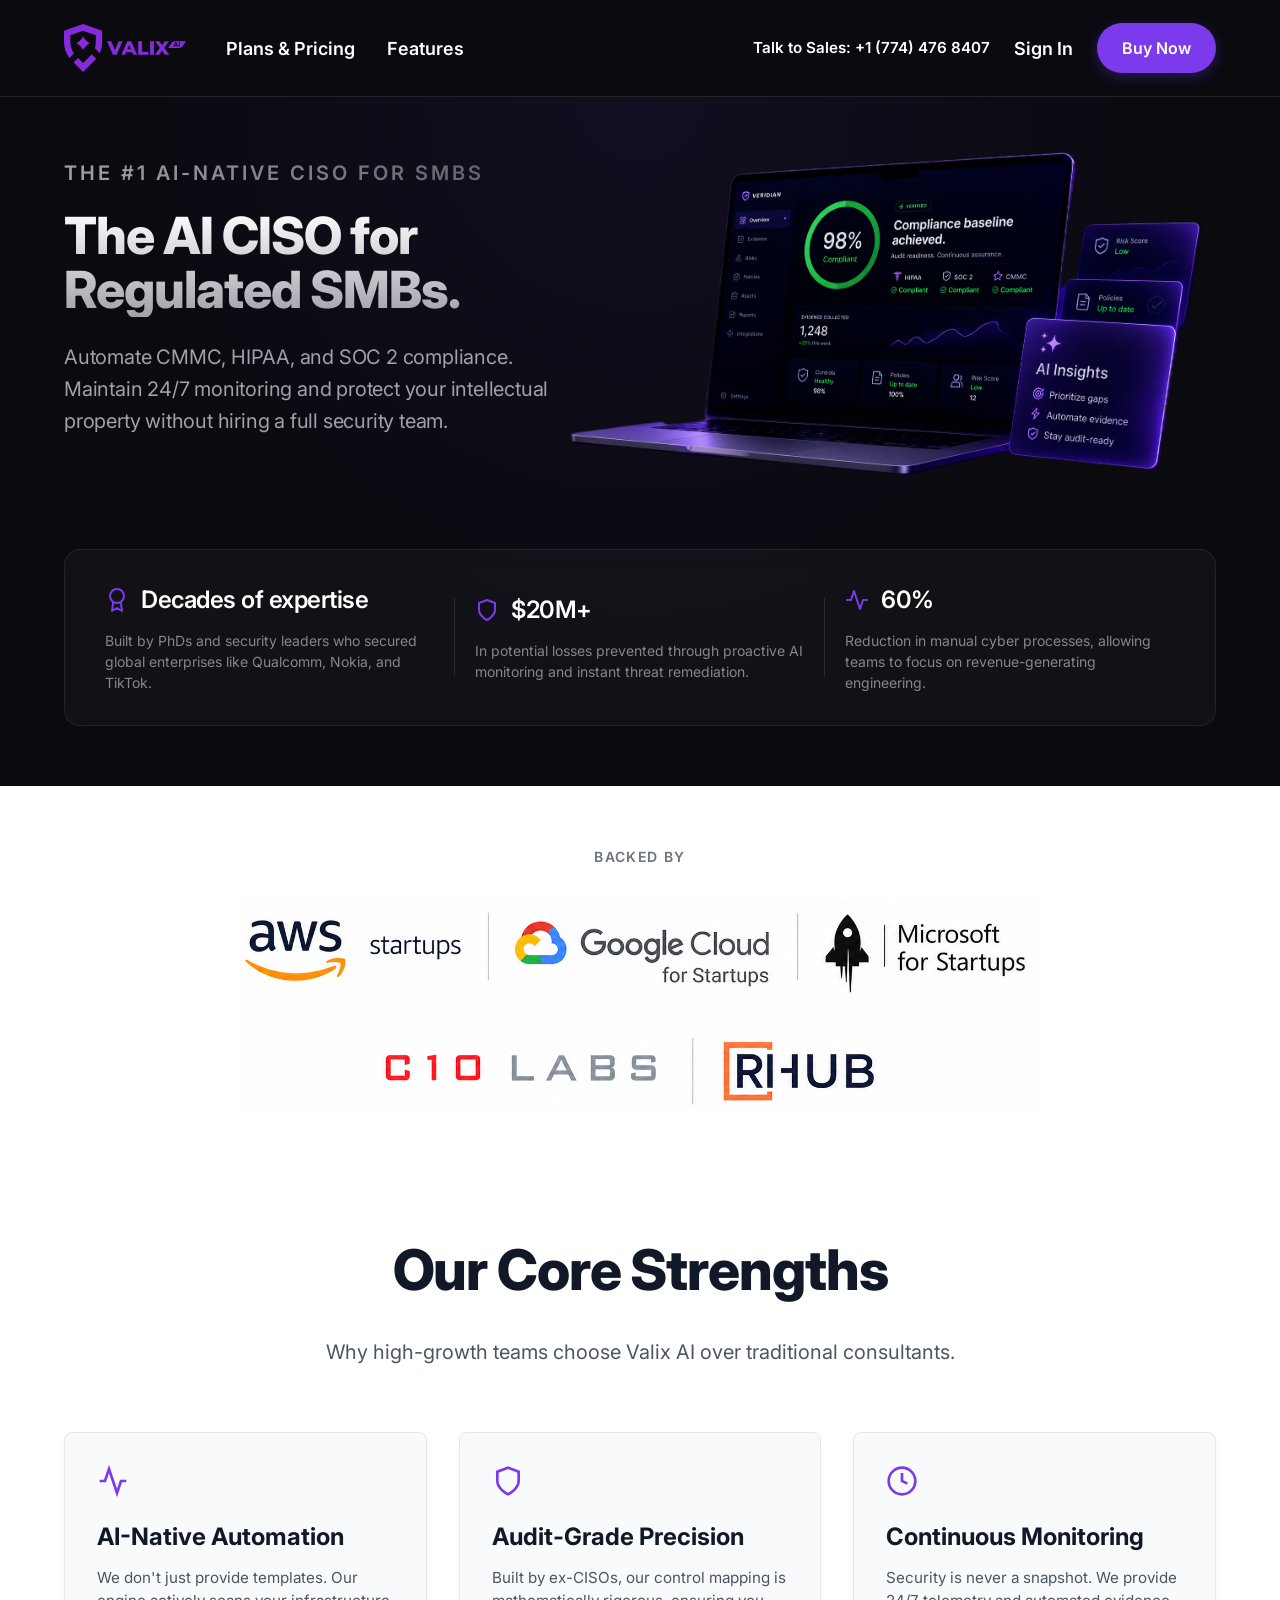
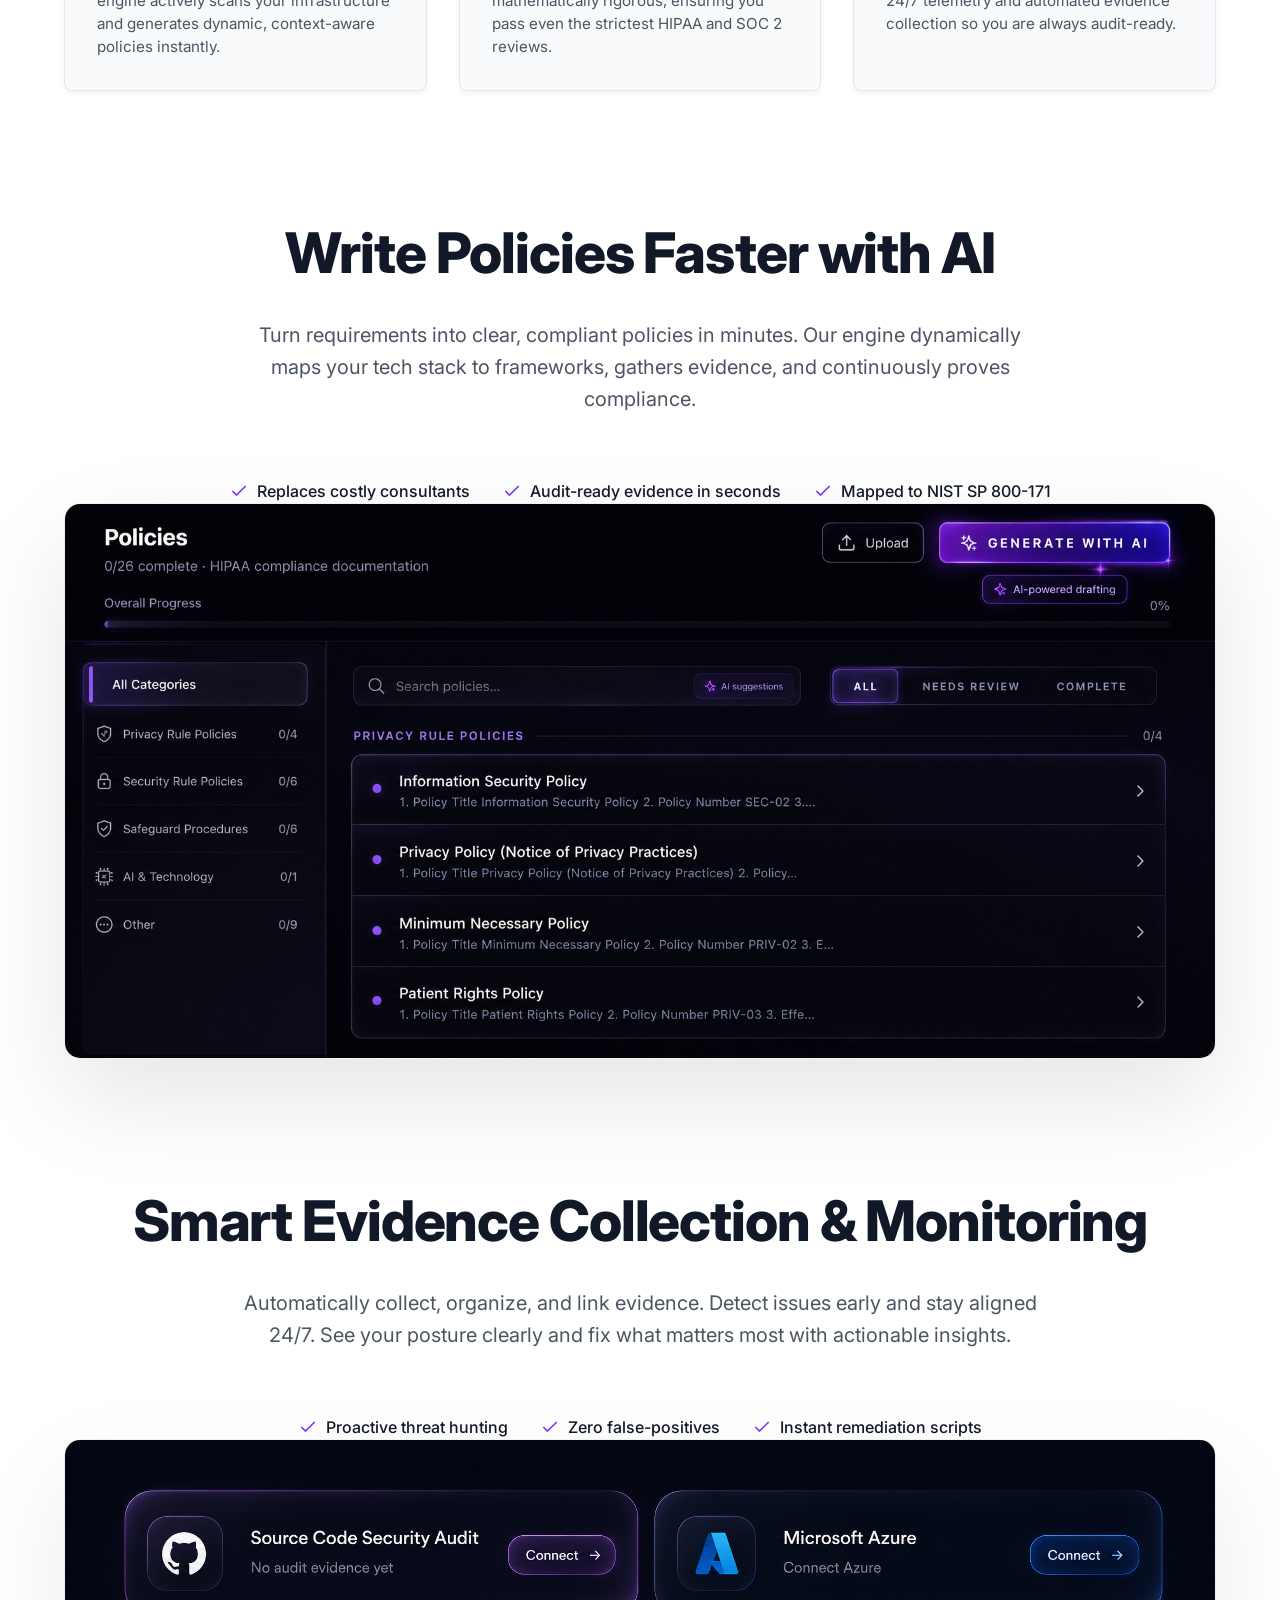
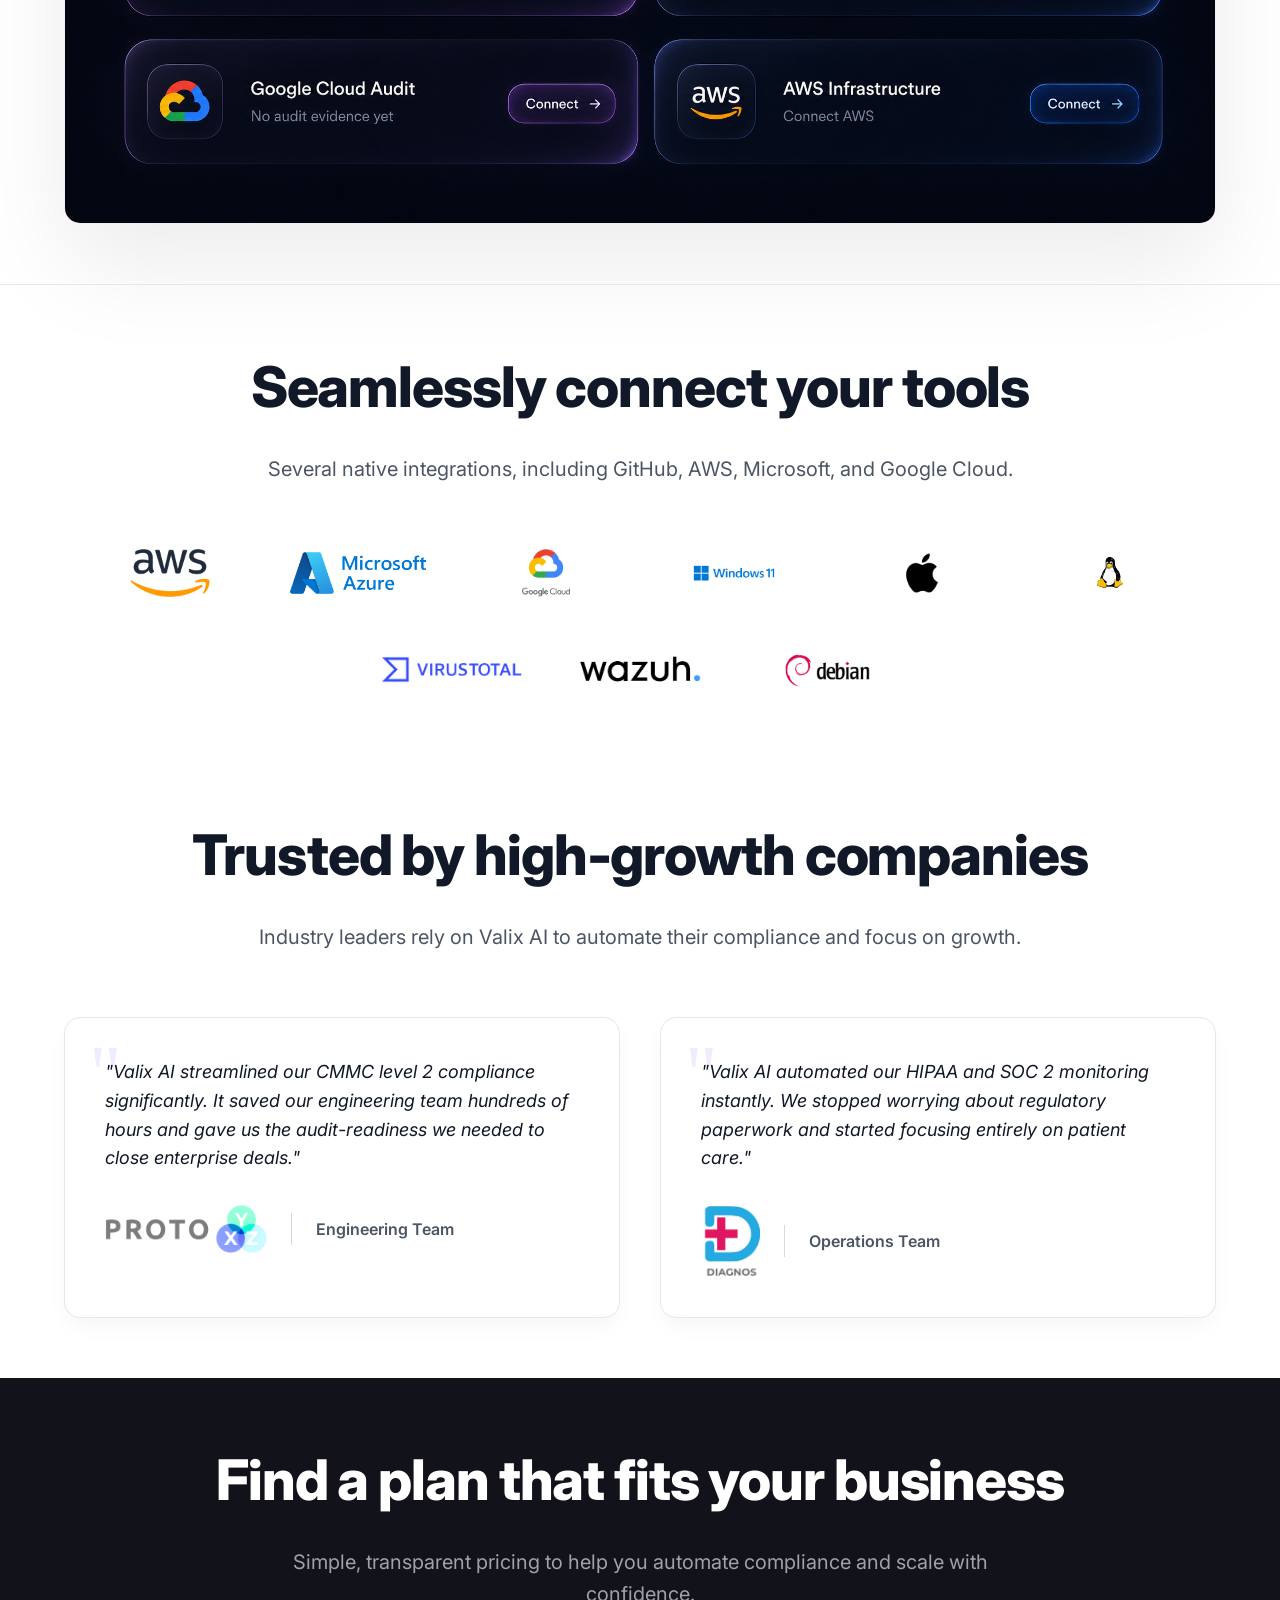
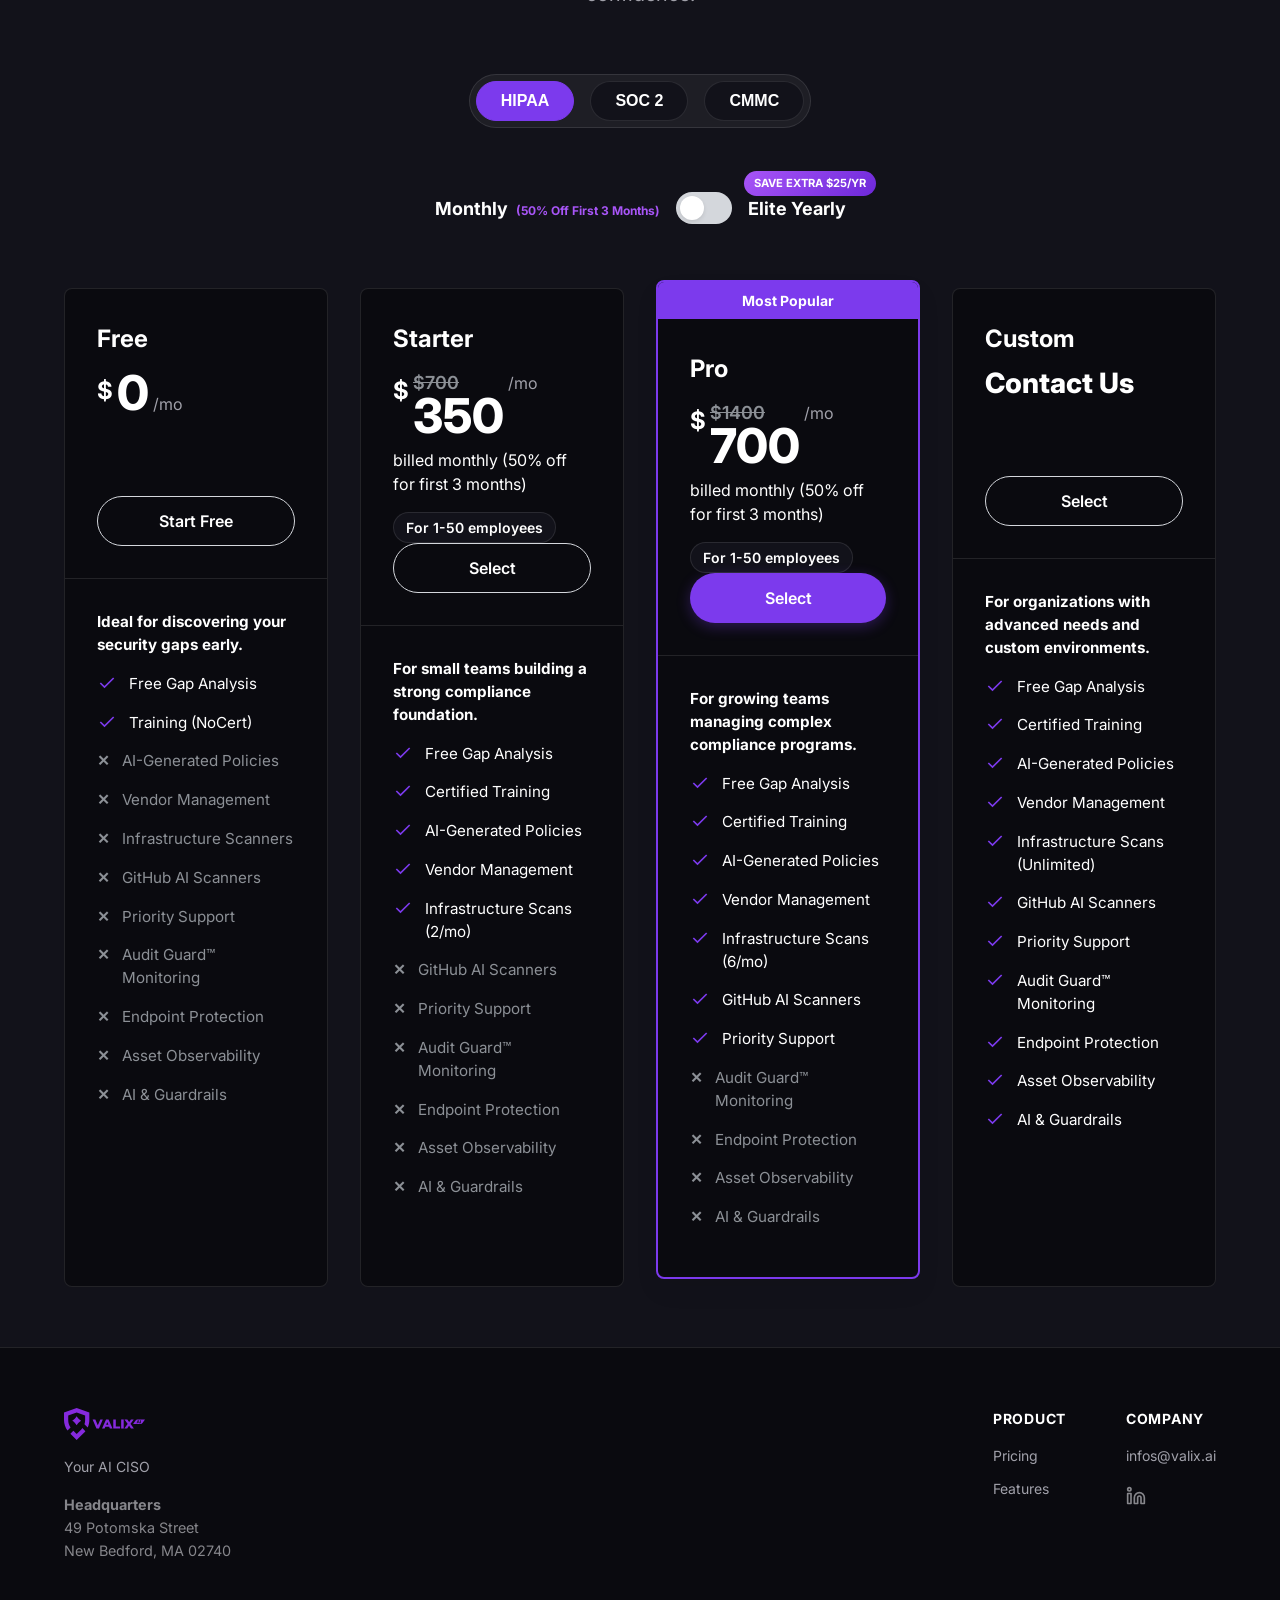
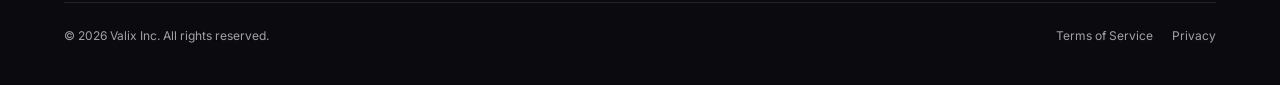
==== commit b392f44e: "updated the waitlist to redirect to home page pricing" ====
--- a/waitlist.html
+++ b/waitlist.html
@@ -1,6 +1,9 @@
 <!DOCTYPE html>
 <html lang="en">
 <head>
+  <script>
+    window.location.replace("index.html#pricing");
+  </script>
   <!-- Google tag (gtag.js) -->
   <script async src="https://www.googletagmanager.com/gtag/js?id=G-KLR09LQH6C"></script>
   <script>
@@ -56,6 +59,7 @@
           <a href="index.html#problem" class="nav-link">Problem</a>
           <a href="index.html#solution" class="nav-link">Platform</a>
           <a href="index.html#how-it-works" class="nav-link">How it Works</a>
+          <a href="index.html#pricing" class="nav-link">Pricing</a>
           <a href="index.html#integrations" class="nav-link">Integrations</a>
           <a href="#form" class="btn-primary">Get Early Access</a>
         </div>
@@ -73,8 +77,8 @@
           <p>Early access application.</p>
         </div>
         
-        <!-- Signup Form -->
         <form id="waitlist-form" action="https://formspree.io/f/xdawgbgj" method="POST">
+          <input type="hidden" name="_next" value="index.html#pricing">
           <!-- Contact Details -->
           <div class="form-group full-width">
             <label for="email">Work Email</label>
@@ -149,8 +153,9 @@
           <div class="success-icon-wrapper">✓</div>
           <h4>Application Received</h4>
           <p>We've added you to our early access priority list. Our team will reach out shortly to discuss your pilot access.</p>
+          <p style="font-size: 0.85rem; color: #a855f7; margin-top: 1.5rem; font-weight: 500;">Redirecting to pricing in 3 seconds...</p>
           <br>
-          <a href="index.html" class="btn-primary-large" style="display: inline-block;">Return to Home</a>
+          <a href="index.html#pricing" class="btn-primary-large" style="display: inline-block;">Return to Pricing</a>
         </div>
       </div>
     </div>
--- a/styles-elegant.css
+++ b/styles-elegant.css
@@ -1,3478 +1,979 @@
-/* ===== YC-STYLE WITH WHITE BACKGROUND & PURPLE CARDS ===== */
+/* ===== VALIX: QUICKBOOKS ONLINE REPLICA (PURPLE THEME) ===== */
+@import url('https://fonts.googleapis.com/css2?family=Inter:wght@400;500;600;700;800&display=swap');
+
+
+:root {
+  --valix-purple: #7c3aed;
+  --valix-purple-hover: #6d28d9;
+  --valix-purple-glow: rgba(124, 58, 237, 0.3);
+  --bg-white: #0a0a0f;
+  --bg-light: #12121a;
+  --text-dark: #ffffff;
+  --text-gray: #a1a1aa;
+  --border-color: rgba(255, 255, 255, 0.1);
+  --font-sans: 'Inter', system-ui, -apple-system, sans-serif;
+}
+
+
 * {
   margin: 0;
   padding: 0;
   box-sizing: border-box;
 }
 
+body {
+  font-family: 'Inter', -apple-system, BlinkMacSystemFont, 'Segoe UI', Roboto, Helvetica, Arial, sans-serif;
+  color: var(--text-dark);
+  background-color: var(--bg-white); color: var(--text-dark);
+  line-height: 1.5;
+  -webkit-font-smoothing: antialiased;
+}
+
 img {
   max-width: 100%;
   height: auto;
   display: block;
 }
 
-:root {
-  /* Purple & White Color Palette */
-  --primary: #7c3aed;
-  --primary-dark: #6d28d9;
-  --primary-light: rgba(124, 58, 237, 0.1);
-  --accent: #a855f7;
-  --accent-light: rgba(124, 58, 237, 0.15);
-  
-  /* Backgrounds */
-  --bg-primary: #ffffff;
-  --bg-secondary: #fafafa;
-  --bg-purple: linear-gradient(135deg, #7c3aed 0%, #6d28d9 100%);
-  --bg-purple-light: linear-gradient(135deg, rgba(124, 58, 237, 0.95) 0%, rgba(109, 40, 217, 0.95) 100%);
-  --bg-card-purple: linear-gradient(135deg, #8b5cf6 0%, #7c3aed 50%, #6d28d9 100%);
-  
-  /* Text Colors */
-  --text-primary: #000000;
-  --text-secondary: #666666;
-  --text-muted: #999999;
-  --text-white: #ffffff;
-  --text-purple: #7c3aed;
-  
-  /* Borders */
-  --border: #e5e5e5;
-  --border-light: #f0f0f0;
-  --border-purple: rgba(124, 58, 237, 0.2);
-  
-  /* Spacing */
-  --space-xs: 0.5rem;
-  --space-sm: 1rem;
-  --space-md: 1.5rem;
-  --space-lg: 2rem;
-  --space-xl: 3rem;
-  --space-2xl: 4rem;
-  --space-3xl: 6rem;
-  --space-4xl: 8rem;
-  --announcement-height: 40px;
-  
-  /* Typography */
-  --text-xs: 0.75rem;
-  --text-sm: 0.875rem;
-  --text-base: 1rem;
-  --text-lg: 1.125rem;
-  --text-xl: 1.25rem;
-  --text-2xl: 1.5rem;
-  --text-3xl: 2rem;
-  --text-4xl: 2.5rem;
-  --text-5xl: 3.5rem;
-  
-  /* Shadows */
-  --shadow-sm: 0 1px 2px rgba(0, 0, 0, 0.05);
-  --shadow-md: 0 4px 6px rgba(0, 0, 0, 0.1);
-  --shadow-lg: 0 10px 30px rgba(124, 58, 237, 0.2);
-  --shadow-xl: 0 20px 40px rgba(124, 58, 237, 0.3);
-  
-  /* Transitions */
-  --transition: 0.2s ease;
-  --transition-slow: 0.4s ease;
-  
-  /* Border Radius */
-  --radius: 0.5rem;
-  --radius-lg: 0.75rem;
-  --radius-xl: 1rem;
-}
-
-/* ===== BASE STYLES ===== */
-
-body {
-  font-family: 'Inter', -apple-system, BlinkMacSystemFont, 'Segoe UI', Roboto, sans-serif;
+a {
+  text-decoration: none;
+  color: var(--valix-purple);
+  transition: color 0.2s ease;
+}
+a:hover {
+  color: var(--valix-purple-dark);
+}
+
+.container {
+  max-width: 1200px;
+  margin: 0 auto;
+  padding: 0 24px;
+}
+
+/* --- BUTTONS --- */
+.btn {
+  display: inline-flex;
+  align-items: center;
+  justify-content: center;
+  padding: 12px 24px;
+  font-size: 1rem;
+  font-weight: 600;
+  border-radius: 999px; /* QBO uses pill buttons heavily now */
+  cursor: pointer;
+  transition: all 0.2s ease;
+  border: 1px solid transparent;
+  text-align: center;
+}
+
+.btn-primary {
+  background-color: var(--valix-purple);
+  color: var(--bg-white);
+}
+.btn-primary:hover {
+  background-color: var(--valix-purple-dark);
+  color: var(--bg-white);
+}
+
+.btn-secondary {
+  background-color: transparent;
+  color: var(--text-dark);
+  border-color: #d4d7dc;
+}
+.btn-secondary:hover {
+  background-color: var(--bg-light);
+  border-color: var(--text-dark);
+}
+
+.btn.large {
+  padding: 16px 32px;
+  font-size: 1.125rem;
+}
+.btn.block {
+  width: 100%;
+}
+
+/* --- TOP NAVIGATION --- */
+.global-nav {
+  background: var(--bg-white);
+  border-bottom: 1px solid var(--border-color);
+  position: sticky;
+  top: 0;
+  z-index: 1000;
+}
+
+.nav-container {
+  display: flex;
+  align-items: center;
+  justify-content: space-between;
+  height: 96px;
+}
+
+.nav-left {
+  display: flex;
+  align-items: center;
+  gap: 40px;
+}
+
+.logo-img {
+  height: 48px;
+}
+
+.nav-links {
+  display: flex;
+  gap: 32px;
+}
+
+.nav-links a {
+  color: var(--text-dark);
+  font-weight: 600;
+  font-size: 1.125rem;
+}
+.nav-links a:hover {
+  color: var(--valix-purple);
+}
+
+.nav-right {
+  display: flex;
+  align-items: center;
+  gap: 20px;
+}
+
+.sign-in-link {
+  color: var(--text-dark);
+  font-weight: 600;
+  font-size: 1.125rem;
+}
+
+/* --- HERO SECTION --- */
+.hero {
+  padding: 80px 0 60px;
+  background: var(--bg-white);
+  overflow: hidden;
+}
+
+.hero-grid {
+  display: grid;
+  grid-template-columns: 1fr 1fr;
+  gap: 60px;
+  align-items: center;
+}
+
+.hero-content h1 {
+  font-size: clamp(2.5rem, 4vw, 3.5rem);
+  font-weight: 800;
+  line-height: 1.1;
+  color: var(--text-dark);
+  margin-bottom: 24px;
+  letter-spacing: -0.02em;
+}
+
+.hero-content p {
+  font-size: 1.25rem;
+  color: var(--text-gray);
+  margin-bottom: 32px;
   line-height: 1.6;
-  color: var(--text-primary);
-  background-color: var(--bg-primary);
-  -webkit-font-smoothing: antialiased;
-  -moz-osx-font-smoothing: grayscale;
-  margin: 0;
-  padding: 0;
-  overflow-x: hidden;
-}
-
-html {
-  scroll-behavior: smooth;
-  scroll-padding-top: calc(var(--announcement-height) + 72px);
-  background: #ffffff;
-  margin: 0;
-  padding: 0;
-}
-
-/* ===== TYPOGRAPHY ===== */
-h1, h2, h3, h4, h5, h6 {
+}
+
+.hero-actions {
+  display: flex;
+  gap: 16px;
+  align-items: center;
+}
+
+.hero-visual {
+  position: relative;
+}
+
+.ui-mockup-frame {
+  background: var(--bg-white);
+  border: 1px solid var(--border-color);
+  border-radius: 12px;
+  box-shadow: 0 20px 40px rgba(0,0,0,0.08);
+  aspect-ratio: 16/10;
+  display: flex;
+  align-items: center;
+  justify-content: center;
+  color: #a0a0a0;
+  font-weight: 500;
+  overflow: hidden;
+  position: relative;
+}
+
+/* --- STATS / TRUST BAR --- */
+.stats-bar {
+  background: var(--bg-white);
+  padding: 40px 0;
+  border-bottom: 1px solid var(--border-color);
+}
+
+.stats-grid {
+  display: flex;
+  justify-content: space-between;
+  align-items: center;
+  gap: 24px;
+}
+
+.stat-item {
+  display: flex;
+  flex-direction: column;
+}
+
+.stat-item h4 {
+  font-size: 1.5rem;
+  font-weight: 800;
+  color: var(--text-dark);
+}
+
+.stat-item p {
+  font-size: 0.875rem;
+  color: var(--text-gray);
+}
+
+/* --- PRICING SECTION --- */
+.pricing {
+  padding: 80px 0;
+  background: var(--bg-light); /* QBO uses a light gray background for pricing */
+}
+
+.pricing-header {
+  text-align: center;
+  margin-bottom: 40px;
+}
+
+.pricing-header h2 {
+  font-size: 2.5rem;
+  font-weight: 800;
+  margin-bottom: 16px;
+}
+
+/* Toggle */
+.pricing-toggle {
+  display: flex;
+  align-items: center;
+  justify-content: center;
+  gap: 16px;
+  margin-bottom: 40px;
+}
+.toggle-label {
+  font-weight: 600;
+  color: var(--text-dark);
+  font-size: 1.125rem;
+  position: relative;
+}
+.discount-pill {
+  position: absolute;
+  top: -24px;
+  right: -30px;
+  background: #2ca01c; /* Intuit Green for the discount flag */
+  color: white;
+  font-size: 0.75rem;
+  padding: 4px 10px;
+  border-radius: 12px;
   font-weight: 700;
+  white-space: nowrap;
+}
+.switch {
+  position: relative;
+  display: inline-block;
+  width: 56px;
+  height: 32px;
+}
+.switch input { opacity: 0; width: 0; height: 0; }
+.slider {
+  position: absolute;
+  cursor: pointer;
+  top: 0; left: 0; right: 0; bottom: 0;
+  background-color: #d4d7dc;
+  transition: .3s;
+  border-radius: 34px;
+}
+.slider:before {
+  position: absolute;
+  content: "";
+  height: 24px;
+  width: 24px;
+  left: 4px;
+  bottom: 4px;
+  background-color: white;
+  transition: .3s;
+  border-radius: 50%;
+  box-shadow: 0 2px 4px rgba(0,0,0,0.1);
+}
+input:checked + .slider {
+  background-color: var(--valix-purple);
+}
+input:checked + .slider:before {
+  transform: translateX(24px);
+}
+
+/* Pricing Grid */
+.pricing-grid {
+  display: grid;
+  grid-template-columns: repeat(auto-fit, minmax(300px, 1fr));
+  gap: 24px;
+  align-items: flex-end; /* Align bottoms */
+}
+
+.pricing-card {
+  background: var(--bg-white);
+  border: 1px solid var(--border-color);
+  border-radius: 8px;
+  display: flex;
+  flex-direction: column;
+  position: relative;
+}
+
+.pricing-card.popular {
+  border: 2px solid var(--valix-purple);
+  box-shadow: 0 12px 24px rgba(0,0,0,0.06);
+  transform: translateY(-8px);
+}
+
+.popular-banner {
+  background: var(--valix-purple);
+  color: white;
+  text-align: center;
+  padding: 8px;
+  font-size: 0.875rem;
+  font-weight: 700;
+  border-radius: 6px 6px 0 0;
+}
+
+.card-top {
+  padding: 32px 32px 0;
+}
+
+.card-top h3 {
+  font-size: 1.5rem;
+  font-weight: 700;
+  margin-bottom: 12px;
+}
+
+.price-block {
+  display: flex;
+  align-items: baseline;
+  margin-bottom: 8px;
+}
+
+.currency {
+  font-size: 1.5rem;
+  font-weight: 700;
+  align-self: flex-start;
+  margin-top: 4px;
+}
+
+.amount {
+  font-size: 3rem;
+  font-weight: 800;
+  line-height: 1;
+}
+
+.period {
+  font-size: 1rem;
+  color: var(--text-gray);
+  margin-left: 4px;
+}
+
+.billing-freq {
+  font-size: 0.875rem;
+  color: var(--text-gray);
+  margin-bottom: 24px;
+}
+
+.card-action {
+  padding: 0 32px 32px;
+  border-bottom: 1px solid var(--border-color);
+}
+
+.card-features {
+  padding: 32px;
+  flex: 1;
+}
+
+.card-features p {
+  font-weight: 700;
+  margin-bottom: 16px;
+  font-size: 0.95rem;
+}
+
+.feature-list {
+  list-style: none;
+}
+
+.feature-list li {
+  display: flex;
+  align-items: flex-start;
+  margin-bottom: 16px;
+  font-size: 0.95rem;
+  color: var(--text-dark);
+}
+
+.feature-list li svg {
+  width: 20px;
+  height: 20px;
+  color: var(--valix-purple);
+  margin-right: 12px;
+  flex-shrink: 0;
+}
+
+/* --- INTEGRATIONS BANNER --- */
+.integrations-banner {
+  background: var(--bg-white);
+  padding: 60px 0;
+  text-align: center;
+  border-bottom: 1px solid var(--border-color);
+}
+
+.integrations-banner h2 {
+  font-size: 2rem;
+  font-weight: 800;
+  margin-bottom: 16px;
+}
+
+.integrations-banner p {
+  font-size: 1.125rem;
+  color: var(--text-gray);
+  margin-bottom: 32px;
+}
+
+.logo-strip {
+  display: flex;
+  justify-content: center;
+  align-items: center;
+  gap: 48px;
+  flex-wrap: wrap;
+}
+
+.logo-strip img {
+  height: 40px;
+  opacity: 0.7;
+  filter: grayscale(100%);
+  transition: all 0.2s ease;
+}
+
+.logo-strip img:hover {
+  opacity: 1;
+  filter: grayscale(0%);
+}
+
+/* --- FEATURE SECTIONS --- */
+.feature-row {
+  padding: 80px 0;
+  background: var(--bg-white);
+}
+
+.feature-row:nth-child(even) {
+  background: var(--bg-light);
+}
+
+.feature-row-grid {
+  display: grid;
+  grid-template-columns: 1fr 1fr;
+  gap: 80px;
+  align-items: center;
+}
+
+.feature-row.reverse .feature-row-grid {
+  direction: rtl;
+}
+
+.feature-row.reverse .feature-content {
+  direction: ltr;
+}
+
+.feature-content h2 {
+  font-size: 2.5rem;
+  font-weight: 800;
+  margin-bottom: 24px;
   line-height: 1.2;
-  letter-spacing: -0.02em;
-  color: var(--text-primary);
-}
-
-h1 {
-  font-size: clamp(2.5rem, 6vw, 4.5rem);
-  font-weight: 800;
-  margin-bottom: var(--space-lg);
-}
-
-h2 {
-  font-size: clamp(2rem, 5vw, 3rem);
-  font-weight: 700;
-  margin-bottom: var(--space-md);
-}
-
-h3 {
-  font-size: clamp(1.5rem, 4vw, 2rem);
-  font-weight: 600;
-  margin-bottom: var(--space-md);
-}
-
-p {
-  font-size: var(--text-lg);
-  line-height: 1.7;
-  color: var(--text-secondary);
-  margin-bottom: var(--space-md);
-}
-
-/* ===== LAYOUT ===== */
-.container {
-  max-width: 100%;
-  margin: 0;
-  padding: 0 5%;
-}
-
-.section-header {
-  text-align: center;
-  margin-bottom: var(--space-lg);
-  max-width: 700px;
-  margin-left: auto;
-  margin-right: auto;
-}
-
-.section-header h2 {
-  margin-bottom: var(--space-sm);
-  color: var(--text-primary);
-}
-
-.product-section .section-header h2 {
-  white-space: normal;
-  font-size: clamp(1.5rem, 4vw, 2.5rem);
-  line-height: 1.2;
-  word-wrap: break-word;
-  overflow-wrap: break-word;
-}
-
-.section-header p {
-  font-size: var(--text-xl);
-  color: var(--text-secondary);
-}
-
-.integrations-section .section-header {
-  margin-bottom: var(--space-md);
-}
-
-/* ===== ANNOUNCEMENT BANNER ===== */
-.announcement-banner {
-  position: fixed;
-  top: 0;
-  left: 0;
-  right: 0;
-  width: 100%;
-  height: var(--announcement-height);
-  min-height: var(--announcement-height);
-  display: flex;
-  align-items: center;
-  justify-content: center;
-  background: linear-gradient(135deg, #7c3aed 0%, #8b5cf6 50%, #a78bfa 100%);
-  background-size: 200% 200%;
-  animation: announcement-gradient 6s ease infinite;
-  z-index: 1001;
-  padding: 0;
-  margin: 0;
-  border: none;
-  box-shadow: 0 4px 20px rgba(124, 58, 237, 0.45);
-}
-
-.announcement-banner::after {
-  content: '';
-  position: absolute;
-  left: 0;
-  right: 0;
-  bottom: 0;
-  height: 2px;
-  background: linear-gradient(
-    90deg,
-    transparent,
-    rgba(255, 255, 255, 0.3),
-    transparent
-  );
-}
-
-.banner-close {
-  position: absolute;
-  right: 15px;
-  top: 50%;
-  transform: translateY(-50%);
-  background: rgba(255, 255, 255, 0.2);
-  border: none;
-  color: white;
+}
+
+.feature-content p {
+  font-size: 1.125rem;
+  color: var(--text-gray);
+  margin-bottom: 24px;
+}
+
+.check-list {
+  list-style: none;
+}
+
+.check-list li {
+  display: flex;
+  align-items: center;
+  margin-bottom: 16px;
+  font-size: 1rem;
+  font-weight: 500;
+}
+
+.check-list li svg {
   width: 24px;
   height: 24px;
-  border-radius: 50%;
+  color: var(--valix-purple);
+  margin-right: 12px;
+}
+
+.feature-visual .ui-mockup-frame {
+  aspect-ratio: 4/3;
+  background: var(--bg-white);
+}
+
+/* --- FOOTER --- */
+.footer {
+  background: var(--bg-white);
+  padding: 60px 0 40px;
+  border-top: 1px solid var(--border-color);
+}
+
+.footer-top {
+  display: flex;
+  justify-content: space-between;
+  margin-bottom: 40px;
+  flex-wrap: wrap;
+  gap: 40px;
+}
+
+.footer-brand img {
+  height: 32px;
+  margin-bottom: 16px;
+}
+
+.footer-brand p {
+  color: var(--text-gray);
+  font-size: 0.875rem;
+}
+
+.footer-links {
+  display: flex;
+  gap: 60px;
+}
+
+.link-col h4 {
+  font-size: 0.875rem;
+  font-weight: 700;
+  margin-bottom: 16px;
+  text-transform: uppercase;
+  letter-spacing: 0.05em;
+}
+
+.link-col a {
+  display: block;
+  color: var(--text-gray);
+  margin-bottom: 12px;
+  font-size: 0.875rem;
+}
+
+.link-col a:hover {
+  color: var(--valix-purple);
+}
+
+.footer-bottom {
+  padding-top: 24px;
+  border-top: 1px solid var(--border-color);
+  display: flex;
+  justify-content: space-between;
+  align-items: center;
+  font-size: 0.75rem;
+  color: var(--text-gray);
+}
+
+.footer-legal a {
+  color: var(--text-gray);
+  margin-left: 16px;
+}
+
+@media (max-width: 968px) {
+  .hero-grid, .feature-row-grid {
+    grid-template-columns: 1fr;
+    gap: 40px;
+  }
+  .feature-row.reverse .feature-row-grid {
+    direction: ltr;
+  }
+  .stats-grid {
+    flex-wrap: wrap;
+  }
+}
+
+/* Framework Tabs */
+.framework-tabs {
+  display: flex;
+  justify-content: center;
+  gap: 16px;
+  margin-bottom: 32px;
+}
+.fw-btn {
+  background: var(--bg-light);
+  border: 1px solid var(--border-color);
+  padding: 10px 24px;
+  border-radius: 999px;
+  font-size: 1rem;
+  font-weight: 600;
+  color: var(--text-dark);
   cursor: pointer;
+  transition: all 0.2s;
+}
+.fw-btn:hover {
+  border-color: var(--valix-purple);
+  color: var(--valix-purple);
+}
+.fw-btn.active {
+  background: var(--valix-purple);
+  color: white;
+  border-color: var(--valix-purple);
+}
+
+/* Strike Price Styling */
+.price-stack {
+  display: flex;
+  flex-direction: column;
+  margin-left: 4px;
+}
+.strike-price {
+  font-size: 1.125rem;
+  color: #8c9096;
+  text-decoration: line-through;
+  margin-bottom: -4px;
+  font-weight: 600;
+}
+
+.qbo-cross {
+  color: #8c9096;
+  font-weight: bold;
+  margin-right: 12px;
+}
+.feature-list li.disabled {
+  color: #8c9096;
+}
+.pricing-grid {
+  grid-template-columns: repeat(4, 1fr);
+}
+@media (max-width: 1024px) {
+  .pricing-grid {
+    grid-template-columns: repeat(2, 1fr);
+  }
+}
+@media (max-width: 600px) {
+  .pricing-grid {
+    grid-template-columns: 1fr;
+  }
+}
+.employee-badge {
+  display: inline-block;
+  background: var(--bg-light);
+  color: var(--text-dark);
+  font-size: 0.875rem;
+  font-weight: 600;
+  padding: 4px 12px;
+  border-radius: 999px;
+  margin-top: 16px;
+  border: 1px solid var(--border-color);
+}
+
+.hero-kicker {
+  font-size: 0.875rem;
+  font-weight: 700;
+  color: var(--text-gray);
+  letter-spacing: 0.05em;
+  margin-bottom: 16px !important;
+}
+
+.hero-punchy {
+  font-size: clamp(2rem, 3.5vw, 3rem) !important;
+  font-weight: 800;
+  line-height: 1.2 !important;
+  margin-bottom: 24px !important;
+  letter-spacing: -0.01em;
+}
+
+.hero-stats-cluster {
+  display: flex;
+  flex-direction: column;
+  gap: 16px;
+  margin-bottom: 24px;
+}
+
+.h-stat {
+  display: flex;
+  flex-direction: column;
+}
+
+.h-stat-title {
+  font-size: 1rem;
+  font-weight: 700;
+  color: var(--text-dark);
+}
+
+.h-stat-desc {
+  font-size: 0.875rem;
+  color: var(--text-gray);
+}
+
+.hero-footer-text {
+  font-size: 0.875rem !important;
+  font-weight: 600;
+  color: var(--text-dark) !important;
+  margin-top: 24px;
+  border-top: 1px solid var(--border-color);
+  padding-top: 16px;
+  display: inline-block;
+}
+
+.btn-primary {
+  background: var(--valix-purple);
+  color: white;
+  box-shadow: 0 4px 14px var(--valix-purple-glow);
+}
+.btn-primary:hover {
+  background: var(--valix-purple-hover);
+  box-shadow: 0 6px 20px var(--valix-purple-glow);
+  transform: translateY(-1px);
+}
+.pricing-card {
+  background: var(--bg-white);
+  border-color: var(--border-color);
+}
+.pricing-card:hover {
+  border-color: var(--valix-purple);
+  box-shadow: 0 8px 30px var(--valix-purple-glow);
+}
+.strength-section div[style*="background: var(--bg-light)"] {
+  border-color: var(--border-color) !important;
+}
+.strength-section div[style*="background: var(--bg-light)"]:hover {
+  border-color: var(--valix-purple) !important;
+  box-shadow: 0 8px 30px var(--valix-purple-glow);
+  transform: translateY(-2px);
+  transition: all 0.3s ease;
+}
+
+.logo-strip img { filter: brightness(0) invert(1) opacity(0.7); transition: opacity 0.2s; }
+.logo-strip img:hover { opacity: 1; }
+
+
+/* --- HERO SECTION (APPLE POLISH) --- */
+.hero {
+  padding: 120px 0 100px;
+  background: radial-gradient(circle at 50% 0%, rgba(124, 58, 237, 0.08) 0%, var(--bg-white) 60%);
+  position: relative;
+  overflow: hidden;
+}
+
+.hero-grid {
+  display: grid;
+  grid-template-columns: 1fr 1fr;
+  gap: 80px;
+  align-items: center;
+}
+
+.hero-kicker {
+  font-size: 0.8125rem;
+  font-weight: 600;
+  text-transform: uppercase;
+  color: var(--text-gray);
+  letter-spacing: 0.15em;
+  margin-bottom: 20px !important;
+  background: linear-gradient(90deg, #a1a1aa, #52525b);
+  -webkit-background-clip: text;
+  -webkit-text-fill-color: transparent;
+}
+
+.hero-punchy {
+  font-size: clamp(2rem, 4vw, 3.5rem) !important;
+  font-weight: 700;
+  line-height: 1.05 !important;
+  margin-bottom: 24px !important;
+  letter-spacing: -0.04em;
+  color: #ffffff;
+  /* Apple style gradient text */
+  background: linear-gradient(180deg, #ffffff 0%, #a1a1aa 100%);
+  -webkit-background-clip: text;
+  -webkit-text-fill-color: transparent;
+}
+
+.hero-subhead {
+  font-size: clamp(1.125rem, 2vw, 1.375rem);
+  font-weight: 400;
+  color: #86868b; /* Classic Apple gray */
+  margin-bottom: 40px;
+  line-height: 1.5;
+  letter-spacing: -0.01em;
+  max-width: 95%;
+}
+
+.hero-actions {
+  display: flex;
+  gap: 16px;
+  align-items: center;
+}
+
+.hero-visual {
+  position: relative;
+}
+
+/* Premium Apple-esque Glass Mockup */
+.ui-mockup-frame {
+  width: 100%;
+  aspect-ratio: 16/10;
+  border-radius: 24px;
+  background: linear-gradient(145deg, rgba(255, 255, 255, 0.03) 0%, rgba(255, 255, 255, 0.01) 100%);
+  border: 1px solid rgba(255, 255, 255, 0.08);
+  box-shadow: 0 32px 64px rgba(0, 0, 0, 0.5), 0 0 0 1px rgba(255, 255, 255, 0.05) inset;
+  backdrop-filter: blur(20px);
+  -webkit-backdrop-filter: blur(20px);
   display: flex;
   align-items: center;
   justify-content: center;
-  font-size: 18px;
-  line-height: 1;
-  transition: all 0.2s ease;
-  z-index: 10;
-  padding: 0;
-}
-
-.banner-close:hover {
-  background: rgba(255, 255, 255, 0.4);
-  transform: translateY(-50%) scale(1.1);
-}
-
-/* Banner Hidden State */
-body.banner-hidden {
-  --announcement-height: 0px !important;
-}
-
-body.banner-hidden .announcement-banner {
-  display: none !important;
-}
-
-.announcement-content {
-  position: relative;
-  text-align: center;
-  padding: 0 var(--space-md);
-  color: #ffffff;
-  font-size: 0.875rem;
-  font-weight: 500;
-  line-height: 1.3;
-  animation: announcement-pulse 2.5s ease-in-out infinite;
-  display: flex;
-  align-items: center;
-  justify-content: center;
-  flex-wrap: nowrap;
-  gap: 0.3rem;
-  max-height: var(--announcement-height);
-  overflow: hidden;
-  white-space: nowrap;
-}
-
-/* Tablet/Small Laptop: allow banner to wrap earlier */
-@media (max-width: 1100px) {
-  :root {
-    --announcement-height: 60px;
-  }
-  .announcement-banner {
-    height: var(--announcement-height);
-    min-height: var(--announcement-height);
-    padding: 0 1rem;
-  }
-  .announcement-content {
-    white-space: normal;
-    flex-wrap: wrap;
-    line-height: 1.25;
-    max-height: 54px;
-    padding: 4px 0;
-  }
-  .announcement-content a {
-    word-break: break-word;
-  }
-}
-
-@media (max-width: 768px) {
-  :root {
-    --announcement-height: 80px;
-  }
-  .announcement-banner {
-    height: var(--announcement-height);
-    min-height: var(--announcement-height);
-    padding: 0.5rem 1rem;
-    flex-direction: column;
-    justify-content: center;
-  }
-  .announcement-content {
-    white-space: normal;
-    flex-wrap: wrap;
-    justify-content: center;
-    gap: 0.25rem;
-    font-size: 0.8rem;
-    text-align: center;
-    max-height: none;
-    overflow: visible;
-    width: 100%;
-  }
-}
-
-@media (max-width: 480px) {
-  :root {
-    --announcement-height: 88px;
-  }
-  .announcement-banner {
-    padding: 0.35rem var(--space-xs);
-  }
-  .announcement-content {
-    font-size: 0.75rem;
-    line-height: 1.32;
-    max-height: 74px;
-    padding: 0.2rem 0.35rem;
-  }
-  .announcement-badge {
-    font-size: 0.65rem;
-    padding: 0.08rem 0.3rem;
-  }
-}
-
-.announcement-content a {
-  color: #ffffff;
-  text-decoration: underline;
-  text-underline-offset: 3px;
-  font-weight: 600;
-  transition: opacity var(--transition), box-shadow 0.2s ease;
-}
-
-.announcement-content a:hover {
-  opacity: 0.9;
-  text-decoration-thickness: 2px;
-}
-
-.announcement-badge {
-  display: inline-block;
-  margin-right: 0.5rem;
-  padding: 0.15rem 0.5rem;
-  background: rgba(255, 255, 255, 0.25);
-  border: 1px solid rgba(255, 255, 255, 0.5);
-  border-radius: 999px;
-  font-size: 0.7rem;
-  font-weight: 700;
-  letter-spacing: 0.04em;
-  text-transform: uppercase;
-  vertical-align: middle;
-  animation: announcement-badge-pulse 2s ease-in-out infinite;
-}
-
-@keyframes announcement-gradient {
-  0%, 100% { background-position: 0% 50%; }
-  50% { background-position: 100% 50%; }
-}
-
-@keyframes announcement-shine {
-  0%, 100% { background-position: -100% 0; opacity: 0.6; }
-  50% { background-position: 200% 0; opacity: 1; }
-}
-
-@keyframes announcement-pulse {
-  0%, 100% { opacity: 1; }
-  50% { opacity: 0.92; }
-}
-
-@keyframes announcement-badge-pulse {
-  0%, 100% { box-shadow: 0 0 0 0 rgba(255, 255, 255, 0.35); }
-  50% { box-shadow: 0 0 0 6px rgba(255, 255, 255, 0); }
-}
-
-@media (prefers-reduced-motion: reduce) {
-  .announcement-banner,
-  .announcement-banner::after,
-  .announcement-content,
-  .announcement-badge {
-    animation: none;
-  }
-  .announcement-banner { background-size: 100% 100%; }
-}
-
-/* ===== PARTNERS SECTION ===== */
-.partners-section {
-  position: relative;
-  width: 100%;
-  background: #ffffff;
-  padding: var(--space-md) 0;
-  overflow: hidden;
-  border-top: 1px solid #e5e5e5;
-  border-bottom: 1px solid #e5e5e5;
-}
-
-.partners-container {
-  width: 100%;
-  max-width: 100%;
-  margin: 0 auto;
-  padding: 0;
-}
-
-.partners-header {
-  text-align: center;
-  margin-bottom: var(--space-sm);
-}
-
-.partners-text {
-  font-size: var(--text-sm);
-  color: var(--text-secondary);
+  color: var(--text-gray);
   font-weight: 500;
   letter-spacing: 0.05em;
-  text-transform: uppercase;
-  margin: 0;
-}
-
-.partners-scroll {
-  overflow: hidden;
-  width: 100%;
-  position: relative;
-}
-
-.partners-track {
-  display: flex;
-  gap: var(--space-xl);
-  animation: scroll-partners 30s linear infinite;
-  width: fit-content;
-  align-items: center;
-  will-change: transform;
-}
-
-.partner-logo {
-  display: flex;
-  align-items: center;
-  justify-content: center;
-  height: 45px;
-  min-width: 140px;
-  opacity: 0.7;
-  transition: opacity var(--transition);
-  flex-shrink: 0;
-}
-
-.partner-logo:hover {
-  opacity: 1;
-}
-
-.partner-logo img {
-  height: 40px;
-  width: auto;
-  max-width: 160px;
-  object-fit: contain;
-  transition: opacity var(--transition);
-}
-
-/* Google and Microsoft logos - larger size to match Proto/C10 visual weight */
-.partner-logo-large {
-  height: 70px;
-  min-width: 220px;
-}
-
-.partner-logo-large img {
-  height: 62px;
-  max-width: 280px;
-}
-
-/* Google Cloud for Startups - extra large (asset reads small) */
-.partner-logo-google {
-  height: 90px;
-  min-width: 280px;
-}
-
-.partner-logo-google img {
-  height: 82px;
-  max-width: 380px;
-}
-
-.partner-logo:hover img {
-  opacity: 1;
-}
-
-@keyframes scroll-partners {
-  0% {
-    transform: translateX(0);
-  }
-  100% {
-    transform: translateX(calc(-50% - var(--space-xl)));
-  }
-}
-
-/* ===== AGENTS COLLABORATION SECTION ===== */
-.agents-collab-section {
-  padding: var(--space-xl) 5%;
-  background: #ffffff;
-  position: relative;
-}
-
-.agents-collab-container {
-  width: 100%;
-  max-width: 1400px;
-  margin: 0 auto;
-  text-align: center;
-}
-
-.agents-collab-title {
-  font-size: clamp(1.5rem, 3vw, 2.5rem);
-  font-weight: 800;
-  line-height: 1.3;
-  margin-bottom: var(--space-lg);
-  color: var(--text-primary);
-  text-align: center;
-}
-
-.agents-collab-description {
-  font-size: clamp(1rem, 1.5vw, 1.25rem);
-  line-height: 1.7;
-  color: var(--text-secondary);
-  text-align: center;
-  max-width: 800px;
-  margin: 0 auto var(--space-3xl);
-}
-
-.agents-collab-image-wrapper {
-  position: relative;
-  width: 85%;
-  max-width: 1000px;
-  max-height: 500px;
-  margin: 0 auto;
-  border-radius: var(--radius-lg);
-  overflow: hidden;
-  box-shadow: 0 20px 60px rgba(0, 0, 0, 0.15);
-  margin-bottom: var(--space-3xl);
-}
-
-.agents-collab-image {
-  width: 100%;
-  height: auto;
-  max-width: 100%;
-  max-height: 500px;
-  display: block;
-  object-fit: contain;
-}
-
-.agents-collab-button {
-  display: inline-flex;
-  margin-top: 0;
-}
-
-/* ===== INTEGRATIONS SECTION ===== */
-.integrations-section {
-  padding: var(--space-xl) 5% var(--space-md) 5%;
-  background: #ffffff;
-  overflow: hidden;
-}
-
-.integrations-section .container {
-  margin-bottom: var(--space-sm);
-}
-
-.integrations-container {
-  width: 100%;
-  max-width: 100%;
-  margin: 0 auto;
-  padding: var(--space-md) 0;
-  border-top: 1px solid rgba(124, 58, 237, 0.2);
-  border-bottom: 1px solid rgba(124, 58, 237, 0.2);
-  background: linear-gradient(to bottom, rgba(124, 58, 237, 0.04), transparent);
-}
-
-.integrations-scroll {
-  overflow: hidden;
-  width: 100%;
-  position: relative;
-}
-
-.integrations-track {
-  display: flex;
-  gap: var(--space-xl);
-  animation: scroll-integrations 30s linear infinite;
-  width: fit-content;
-  align-items: center;
-  will-change: transform;
-}
-
-.integration-logo {
-  display: flex;
-  align-items: center;
-  justify-content: center;
-  height: 50px;
-  min-width: 120px;
-  opacity: 1;
-  transition: opacity var(--transition);
-  flex-shrink: 0;
-}
-
-.integration-logo:hover {
-  opacity: 0.9;
-}
-
-.integration-logo img {
-  max-height: 50px;
-  max-width: 150px;
-  width: auto;
-  height: auto;
-  object-fit: contain;
-  transition: opacity var(--transition);
-  image-rendering: -webkit-optimize-contrast;
-  image-rendering: crisp-edges;
-}
-
-.integration-logo:hover img {
-  opacity: 1;
-}
-
-@keyframes scroll-integrations {
-  0% {
-    transform: translateX(0);
-  }
-  100% {
-    transform: translateX(calc(-50% - var(--space-xl)));
-  }
-}
-
-/* ===== NAVIGATION ===== */
-nav.navbar,
-.navbar {
-  position: fixed;
-  top: var(--announcement-height);
-  left: 0;
-  right: 0;
-  width: 100%;
-  background: #ffffff !important;
-  backdrop-filter: none !important;
-  -webkit-backdrop-filter: none !important;
-  z-index: 1000;
-  border-bottom: 1px solid #e5e5e5 !important;
-  border-top: none !important;
-  border-left: none !important;
-  border-right: none !important;
-  transition: all var(--transition);
-  box-shadow: 0 1px 3px rgba(0, 0, 0, 0.05) !important;
-  overflow: hidden;
-  outline: none !important;
-  margin: 0 !important;
-  padding: 0 !important;
-  isolation: isolate;
-}
-
-nav.navbar *,
-.navbar * {
-  border-left: none !important;
-  border-top: none !important;
-  outline: none !important;
-}
-
-.navbar * {
-  outline: none !important;
-}
-
-.navbar::before,
-.navbar::after {
-  display: none !important;
-  content: none !important;
-  background: none !important;
-  border: none !important;
-  box-shadow: none !important;
-}
-
-.nav-container,
-div.nav-container {
-  max-width: 100%;
-  margin: 0 auto !important;
-  padding: var(--space-md) 5% !important;
-  display: flex;
-  justify-content: space-between;
-  align-items: center;
-  gap: 1.5rem !important;
-  border: none !important;
-  border-left: none !important;
-  border-top: none !important;
-  border-right: none !important;
-  border-bottom: none !important;
-  outline: none !important;
-  background: #ffffff !important;
-  position: relative;
-  z-index: 1001;
-  box-shadow: none !important;
-}
-
-.nav-container::before,
-.nav-container::after,
-div.nav-container::before,
-div.nav-container::after {
-  display: none !important;
-  content: none !important;
-  background: none !important;
-  border: none !important;
-  box-shadow: none !important;
-}
-
-.nav-container *,
-div.nav-container * {
-  border-left: none !important;
-  border-top: none !important;
-}
-
-.nav-logo,
-div.nav-logo {
-  flex-shrink: 0;
-  border: none !important;
-  border-left: none !important;
-  border-top: none !important;
-  border-right: none !important;
-  border-bottom: none !important;
-  outline: none !important;
-  background: transparent;
-  padding: 0 !important;
-  margin: 0 1rem 0 0 !important;
-  position: relative;
-  z-index: 1001;
-  box-shadow: none !important;
-}
-
-.nav-logo::before,
-.nav-logo::after,
-div.nav-logo::before,
-div.nav-logo::after {
-  display: none !important;
-  content: none !important;
-  background: none !important;
-  border: none !important;
-  box-shadow: none !important;
-}
-
-.nav-logo .logo-image {
-  height: 55px;
-  width: auto;
-  display: block;
-  border: none !important;
-  outline: none !important;
-  box-shadow: none !important;
-  background: transparent;
-  mix-blend-mode: normal !important;
-  isolation: isolate;
-}
-
-.nav-logo img {
-  background: transparent;
-  padding: 0;
-  margin: 0;
-}
-
-/* Desktop nav: details wraps menu; hamburger hidden, menu visible inline */
-.nav-details {
-  display: flex;
-  flex: 1;
-  align-items: center;
-  justify-content: center;
-  margin-left: var(--space-xl);
-  margin-right: 0;
-}
-
-/* Hide "Details" label and triangle: summary is visually hidden but present so menu shows */
-.nav-details-summary,
-.nav-details summary {
-  position: absolute !important;
-  width: 1px !important;
-  height: 1px !important;
-  padding: 0 !important;
-  margin: -1px !important;
-  overflow: hidden !important;
-  clip: rect(0, 0, 0, 0) !important;
-  white-space: nowrap !important;
-  border: 0 !important;
-  list-style: none !important;
-}
-.nav-details summary::-webkit-details-marker,
-.nav-details summary::marker {
-  display: none !important;
-}
-.nav-details {
-  list-style: none;
-}
-
-.nav-menu {
-  display: flex;
-  gap: 1rem;
-  align-items: center;
-  justify-content: flex-end;
-  margin-left: 0;
-  margin-right: 0;
-  position: relative;
-}
-
-.nav-menu .nav-link {
-  position: relative;
-}
-
-.nav-menu .btn-primary {
-  margin-left: 0.5rem;
-}
-
-/* Mobile Menu Toggle */
-.mobile-menu-toggle {
-  display: none;
-  flex-direction: column;
-  gap: 5px;
-  background: transparent;
-  border: none;
-  cursor: pointer;
-  padding: 8px;
-  z-index: 1002;
-}
-
-.mobile-menu-toggle span {
-  width: 25px;
-  height: 3px;
-  background: var(--text-primary);
-  border-radius: 2px;
-  transition: all var(--transition);
-}
-
-.mobile-menu-toggle.active span:nth-child(1) {
-  transform: rotate(45deg) translate(8px, 8px);
-}
-
-.mobile-menu-toggle.active span:nth-child(2) {
-  opacity: 0;
-}
-
-.mobile-menu-toggle.active span:nth-child(3) {
-  transform: rotate(-45deg) translate(7px, -7px);
-}
-
-.nav-link {
-  text-decoration: none;
-  color: var(--text-primary);
-  font-weight: 600;
-  font-size: var(--text-lg);
-  transition: color var(--transition);
-  white-space: nowrap;
-}
-
-.nav-link:hover {
-  color: var(--primary);
-}
-
-/* ===== BUTTONS ===== */
-.btn-primary,
-.btn-primary-large {
-  display: inline-flex;
-  align-items: center;
-  justify-content: center;
-  padding: 0.75rem 1.5rem;
-  background: var(--primary);
-  color: var(--text-white);
-  border-radius: var(--radius);
-  text-decoration: none;
-  font-weight: 600;
-  font-size: var(--text-base);
-  transition: all var(--transition);
-  border: none;
-  cursor: pointer;
-  box-shadow: 0 4px 15px rgba(124, 58, 237, 0.3);
-}
-
-.btn-primary-large {
-  padding: 1rem 2rem;
-  font-size: var(--text-lg);
-}
-
-.btn-primary:hover,
-.btn-primary-large:hover {
-  background: var(--primary-dark);
-  transform: translateY(-2px);
-  box-shadow: 0 6px 20px rgba(124, 58, 237, 0.4);
-}
-
-.btn-secondary,
-.btn-secondary-large {
-  display: inline-flex;
-  align-items: center;
-  justify-content: center;
-  padding: 0.75rem 1.5rem;
-  background: transparent;
-  color: var(--text-primary);
-  border: 1px solid var(--border);
-  border-radius: var(--radius);
-  text-decoration: none;
-  font-weight: 500;
-  font-size: var(--text-base);
-  transition: all var(--transition);
-  cursor: pointer;
-}
-
-.btn-secondary-large {
-  padding: 1rem 2rem;
-  font-size: var(--text-lg);
-}
-
-.btn-secondary:hover,
-.btn-secondary-large:hover {
-  border-color: var(--primary);
-  background: var(--primary-light);
-  color: var(--primary);
-}
-
-/* ===== HERO SECTION ===== */
-.hero-section {
-  padding: calc(var(--announcement-height) + 72px + var(--space-4xl)) 5% 0;
-  background: linear-gradient(135deg, rgba(124, 58, 237, 0.1) 0%, rgba(99, 102, 241, 0.1) 50%, rgba(139, 92, 246, 0.1) 100%);
   position: relative;
   overflow: hidden;
-  margin-top: 0;
-}
-
-.hero-section::before {
+  transition: transform 0.5s cubic-bezier(0.16, 1, 0.3, 1);
+}
+
+.ui-mockup-frame:hover {
+  transform: scale(1.02) translateY(-4px);
+}
+
+/* Add a subtle internal top highlight to the glass */
+.ui-mockup-frame::before {
   content: '';
   position: absolute;
   top: 0;
   left: 0;
   right: 0;
-  bottom: 0;
-  background: 
-    radial-gradient(circle at 20% 30%, rgba(124, 58, 237, 0.15) 0%, transparent 50%),
-    radial-gradient(circle at 80% 70%, rgba(99, 102, 241, 0.15) 0%, transparent 50%),
-    radial-gradient(circle at 50% 50%, rgba(139, 92, 246, 0.1) 0%, transparent 50%);
-  pointer-events: none;
-  z-index: 0;
-}
-
-.hero-section .container {
-  position: relative;
-  z-index: 1;
-  background: transparent;
-}
-
-/* Top Section: Headline Left, Text Right */
-.hero-top {
-  display: flex;
-  flex-direction: column;
-  gap: var(--space-xl);
-  align-items: center;
-  justify-content: center;
-  margin: 0 auto var(--space-2xl);
-  padding: 0;
-  width: 80%;
-  text-align: center;
-}
-
-.hero-left {
-  padding-top: 0;
-  width: 100%;
-  text-align: center;
-}
-
-.hero-title {
-  font-size: clamp(2rem, 5vw, 3.5rem);
-  font-weight: 800;
-  line-height: 1.2;
-  letter-spacing: -0.02em;
-  color: var(--text-primary);
-  margin-bottom: var(--space-md);
-}
-
-.hero-subtitle {
-  font-size: clamp(1.125rem, 2.5vw, 1.5rem);
-  font-weight: 500;
-  line-height: 1.4;
-  color: var(--primary);
-  margin-bottom: var(--space-lg);
-  letter-spacing: -0.01em;
-}
-
-.hero-right {
+  height: 1px;
+  background: linear-gradient(90deg, rgba(255,255,255,0) 0%, rgba(255,255,255,0.2) 50%, rgba(255,255,255,0) 100%);
+  z-index: 10;
+}
+
+/* --- QBO STYLE HERO STATS BAR --- */
+.hero-stats-bar {
+  margin-top: 80px;
+  background: rgba(255, 255, 255, 0.03); /* subtle dark glass */
+  border: 1px solid rgba(255, 255, 255, 0.08);
+  border-radius: 16px;
+  display: grid;
+  grid-template-columns: 1fr 1fr 1fr;
+  padding: 32px 40px;
+  gap: 40px;
+  backdrop-filter: blur(10px);
+}
+
+.hero-stat-block {
   display: flex;
   flex-direction: column;
   justify-content: center;
-  align-items: center;
-  width: 100%;
-  text-align: center;
-}
-
-.hero-description {
-  font-size: clamp(1rem, 1.5vw, 1.25rem);
-  color: var(--text-secondary);
-  line-height: 1.7;
-  margin-bottom: var(--space-xl);
-}
-
-.hero-cta {
-  display: flex;
-  gap: var(--space-md);
-  flex-wrap: wrap;
-  justify-content: center;
-  align-items: center;
-}
-
-/* Pill-shaped Buttons */
-.btn-pill {
-  display: inline-flex;
-  align-items: center;
-  justify-content: center;
-  gap: var(--space-sm);
-  padding: 1rem 2rem;
-  border-radius: 50px;
-  text-decoration: none;
-  font-weight: 600;
-  font-size: var(--text-base);
-  transition: all var(--transition);
-  border: none;
-  cursor: pointer;
-}
-
-.btn-primary-pill {
-  background: var(--primary);
-  color: var(--text-white);
-  box-shadow: 0 4px 20px rgba(124, 58, 237, 0.4);
-}
-
-.btn-primary-pill:hover {
-  background: var(--primary-dark);
-  transform: translateY(-2px);
-  box-shadow: 0 6px 30px rgba(124, 58, 237, 0.5);
-}
-
-.btn-secondary-pill {
-  background: linear-gradient(135deg, rgba(124, 58, 237, 0.1) 0%, rgba(99, 102, 241, 0.1) 100%);
-  color: var(--primary);
-  border: 2px solid var(--primary);
-  box-shadow: 0 2px 10px rgba(124, 58, 237, 0.2);
-}
-
-.btn-secondary-pill:hover {
-  border-color: var(--primary-dark);
-  background: linear-gradient(135deg, rgba(124, 58, 237, 0.15) 0%, rgba(99, 102, 241, 0.15) 100%);
-  color: var(--primary-dark);
-  transform: translateY(-2px);
-  box-shadow: 0 4px 20px rgba(124, 58, 237, 0.3);
-}
-
-.btn-arrow {
-  font-size: var(--text-lg);
-  transition: transform var(--transition);
-}
-
-.btn-pill:hover .btn-arrow {
-  transform: translateX(4px);
-}
-
-/* Hero Video Section */
-.hero-video-section {
-  margin-top: var(--space-3xl);
-  margin-bottom: 0;
   position: relative;
-  width: 100vw;
-  max-width: 100vw;
-  margin-left: calc(50% - 50vw);
-  margin-right: calc(50% - 50vw);
-  padding: 0 1%; /* Reduced from 5% to 1% to increase video size by 4% (from 90% to 94%) */
-  background: transparent;
-  border: none;
-  box-shadow: none;
-  border-radius: 0;
-  box-sizing: border-box;
-}
-
-.hero-video-wrapper {
-  position: relative;
-  width: 100%;
-  padding-bottom: 40%; /* Reduced from 56.25% to make it shorter */
-  overflow: visible; /* Changed to visible to allow buttons to be seen */
-  background: transparent;
-  border: none;
-  border-radius: 0;
-  transition: all 0.4s ease;
-}
-
-.hero-video {
-  position: absolute;
-  top: 0;
-  left: 0;
-  width: 100%;
-  height: 100%;
-  object-fit: contain;
-  border-radius: 0;
-}
-
-.hero-video-wrapper .video-enlarge-button {
-  position: absolute;
-  bottom: 10px;
-  right: 10px;
-  z-index: 100;
-  pointer-events: auto;
-}
-
-.hero-video-wrapper.enlarged {
-  position: fixed;
-  top: 50%;
-  left: 50%;
-  transform: translate(-50%, -50%);
-  width: 90vw;
-  max-width: 1400px;
-  padding-bottom: 50.625%; /* 16:9 aspect ratio for 90vw width */
-  z-index: 9998;
-  background: rgba(0, 0, 0, 0.95);
-  border-radius: var(--radius-lg);
-  box-shadow: 0 20px 60px rgba(0, 0, 0, 0.5);
-}
-
-.hero-video-section.enlarged {
-  position: fixed;
-  top: 0;
-  left: 0;
-  width: 100vw;
-  height: 100vh;
-  z-index: 9997;
-  background: rgba(0, 0, 0, 0.8);
-  backdrop-filter: blur(5px);
-  margin: 0;
-  padding: 0;
-}
-
-.hero-video {
-  position: absolute;
-  top: 0;
-  left: 0;
-  width: 100%;
-  height: 100%;
-  object-fit: contain;
-  border-radius: 0;
-}
-
-.video-overlay {
-  display: none;
-}
-
-.video-play-button {
-  position: absolute;
-  top: 50%;
-  left: 50%;
-  transform: translate(-50%, -50%);
-  background: transparent;
-  border: none;
-  cursor: pointer;
-  z-index: 10;
-  opacity: 0.6;
-  transition: opacity 0.3s ease, transform 0.3s ease;
-  padding: 0;
-  display: flex;
-  align-items: center;
-  justify-content: center;
-  visibility: visible;
-  pointer-events: auto;
-}
-
-.video-play-button:hover {
-  opacity: 0.9;
-  transform: translate(-50%, -50%) scale(1.1);
-}
-
-.video-play-button.hidden,
-.video-play-button.playing.hidden {
-  display: none !important;
-  visibility: hidden !important;
-  opacity: 0 !important;
-  pointer-events: none !important;
-  transform: translate(-50%, -50%) scale(0) !important;
-}
-
-.video-enlarge-button {
-  position: absolute;
-  bottom: 10px;
-  right: 10px;
-  z-index: 100;
-  width: 40px;
-  height: 40px;
-  background: rgba(0, 0, 0, 0.7);
-  color: white;
-  border: none;
-  border-radius: 50%;
-  cursor: pointer;
-  display: flex;
-  align-items: center;
-  justify-content: center;
-  font-size: 18px;
-  transition: all 0.3s ease;
-  opacity: 0.8;
-  margin: 0;
-  top: auto !important;
-  left: auto !important;
-}
-
-.video-enlarge-button:hover {
-  background: rgba(0, 0, 0, 0.9);
-  transform: scale(1.1);
-  opacity: 1;
-}
-
-
-.video-play-button svg {
-  filter: drop-shadow(0 4px 12px rgba(0, 0, 0, 0.3));
-}
-
-.video-play-button svg circle {
-  fill: rgba(255, 255, 255, 0.7);
-}
-
-.video-play-button.playing {
-  opacity: 0;
-  pointer-events: none;
-}
-
-.video-play-button.playing:hover {
-  opacity: 0.3;
-  pointer-events: auto;
-}
-
-.video-play-button.hidden {
-  opacity: 0 !important;
-  pointer-events: none !important;
-  transition: opacity 0.5s ease;
-  visibility: hidden !important;
-}
-
-/* Dashboard Mockup */
-.dashboard-mockup {
-  width: 100%;
-  background: rgba(10, 10, 16, 0.95);
-  border-radius: var(--radius-lg);
-  overflow: hidden;
-  box-shadow: 0 10px 40px rgba(0, 0, 0, 0.5);
-  backdrop-filter: blur(10px);
-}
-
-.dashboard-header {
-  background: rgba(15, 15, 26, 0.8);
-  padding: var(--space-md);
-  display: flex;
-  align-items: center;
-  gap: var(--space-md);
-  border-bottom: 1px solid rgba(255, 255, 255, 0.1);
-}
-
-.dashboard-dots {
-  display: flex;
-  gap: var(--space-xs);
-}
-
-.dashboard-dots span {
-  width: 12px;
-  height: 12px;
-  border-radius: 50%;
-}
-
-.dashboard-dots span:nth-child(1) {
-  background: #ff5f57;
-}
-
-.dashboard-dots span:nth-child(2) {
-  background: #ffbd2e;
-}
-
-.dashboard-dots span:nth-child(3) {
-  background: #28ca42;
-}
-
-.dashboard-title {
-  font-size: var(--text-sm);
-  color: rgba(255, 255, 255, 0.7);
-  font-weight: 500;
-}
-
-.dashboard-body {
-  padding: var(--space-xl);
-}
-
-/* Dashboard Stats */
-.dashboard-stats {
-  display: grid;
-  grid-template-columns: repeat(3, 1fr);
-  gap: var(--space-md);
-  margin-bottom: var(--space-xl);
-}
-
-.stat-box {
-  background: rgba(124, 58, 237, 0.1);
-  border: 1px solid rgba(124, 58, 237, 0.3);
-  border-radius: var(--radius);
-  padding: var(--space-md);
-  text-align: center;
-}
-
-.stat-value {
-  font-size: var(--text-2xl);
-  font-weight: 800;
-  color: var(--text-white);
-  margin-bottom: var(--space-xs);
-  background: linear-gradient(135deg, #a855f7 0%, #6366f1 100%);
-  -webkit-background-clip: text;
-  -webkit-text-fill-color: transparent;
-  background-clip: text;
-}
-
-.stat-text {
-  font-size: var(--text-xs);
-  color: rgba(255, 255, 255, 0.6);
-  text-transform: uppercase;
-  letter-spacing: 0.05em;
-}
-
-/* Dashboard Chart */
-.dashboard-chart {
-  margin-bottom: var(--space-xl);
-}
-
-.chart-bars {
-  display: flex;
-  align-items: flex-end;
-  gap: var(--space-sm);
-  height: 120px;
-  padding: var(--space-md);
-  background: rgba(15, 15, 26, 0.5);
-  border-radius: var(--radius);
-}
-
-.bar {
-  flex: 1;
-  background: linear-gradient(180deg, #7c3aed 0%, #6366f1 100%);
-  border-radius: var(--radius-sm) var(--radius-sm) 0 0;
-  min-height: 20px;
-  animation: barGrow 1s ease-out;
-}
-
-@keyframes barGrow {
-  from {
-    height: 0;
-  }
-}
-
-/* Dashboard Alerts */
-.dashboard-alerts {
-  display: flex;
-  flex-direction: column;
-  gap: var(--space-sm);
-}
-
-.alert-item {
-  display: flex;
-  align-items: center;
-  gap: var(--space-sm);
-  padding: var(--space-sm) var(--space-md);
-  background: rgba(15, 15, 26, 0.5);
-  border-radius: var(--radius);
-  border-left: 3px solid;
-}
-
-.alert-item.critical {
-  border-left-color: #ef4444;
-}
-
-.alert-item.high {
-  border-left-color: #f59e0b;
-}
-
-.alert-dot {
-  width: 8px;
-  height: 8px;
-  border-radius: 50%;
-  background: currentColor;
-}
-
-.alert-item.critical .alert-dot {
-  background: #ef4444;
-  box-shadow: 0 0 8px #ef4444;
-}
-
-.alert-item.high .alert-dot {
-  background: #f59e0b;
-  box-shadow: 0 0 8px #f59e0b;
-}
-
-.alert-text {
-  font-size: var(--text-sm);
-  color: rgba(255, 255, 255, 0.8);
-  flex: 1;
-}
-
-/* Agent Status */
-.agent-status {
-  margin-bottom: var(--space-xl);
-}
-
-.agent-item {
-  display: flex;
-  align-items: center;
-  gap: var(--space-md);
-  padding: var(--space-md);
-  background: rgba(124, 58, 237, 0.1);
-  border: 1px solid rgba(124, 58, 237, 0.3);
-  border-radius: var(--radius);
-  margin-bottom: var(--space-sm);
-}
-
-.agent-icon {
-  font-size: 1.5rem;
-  width: 40px;
-  height: 40px;
-  display: flex;
-  align-items: center;
-  justify-content: center;
-  background: rgba(124, 58, 237, 0.2);
-  border-radius: 50%;
-}
-
-.agent-info {
-  flex: 1;
-}
-
-.agent-name {
-  font-size: var(--text-sm);
-  color: var(--text-white);
-  font-weight: 600;
-  margin-bottom: var(--space-xs);
-}
-
-.agent-status-text {
-  font-size: var(--text-xs);
-  color: rgba(255, 255, 255, 0.6);
-}
-
-.agent-status-text.active {
-  color: #10b981;
-}
-
-/* Dashboard Metrics */
-.dashboard-metrics {
-  display: flex;
-  gap: var(--space-xl);
-  align-items: center;
-}
-
-.metric-circle {
-  width: 120px;
-  height: 120px;
-  border-radius: 50%;
-  background: linear-gradient(135deg, rgba(124, 58, 237, 0.3) 0%, rgba(99, 102, 241, 0.3) 100%);
-  border: 3px solid rgba(124, 58, 237, 0.5);
-  display: flex;
-  flex-direction: column;
-  align-items: center;
-  justify-content: center;
-}
-
-.circle-value {
-  font-size: var(--text-3xl);
-  font-weight: 800;
-  color: var(--text-white);
-  margin-bottom: var(--space-xs);
-}
-
-.circle-label {
-  font-size: var(--text-xs);
-  color: rgba(255, 255, 255, 0.6);
-  text-transform: uppercase;
-  letter-spacing: 0.05em;
-}
-
-.metric-list {
-  flex: 1;
-  display: flex;
-  flex-direction: column;
-  gap: var(--space-sm);
-}
-
-.metric-item {
-  display: flex;
-  justify-content: space-between;
-  align-items: center;
-  padding: var(--space-sm);
-  background: rgba(15, 15, 26, 0.5);
-  border-radius: var(--radius);
-}
-
-.metric-label {
-  font-size: var(--text-sm);
-  color: rgba(255, 255, 255, 0.7);
-}
-
-.metric-value {
-  font-size: var(--text-base);
-  font-weight: 700;
-  color: var(--text-white);
-}
-
-/* ===== PRODUCT SECTION ===== */
-.product-section {
-  padding: var(--space-xl) 0;
-  background: var(--bg-primary);
-}
-
-.product-grid {
-  display: grid;
-  grid-template-columns: repeat(2, 1fr);
-  gap: var(--space-xl);
-  margin-top: var(--space-lg);
-}
-
-.product-card {
-  background: #ffffff;
-  border-radius: var(--radius-lg);
-  padding: var(--space-2xl);
-  display: flex;
-  flex-direction: column;
-  transition: all var(--transition);
-  border: 1px solid #e5e5e5;
-  box-shadow: 0 2px 8px rgba(0, 0, 0, 0.04);
-}
-
-.product-card:hover {
-  transform: translateY(-2px);
-  box-shadow: 0 8px 24px rgba(124, 58, 237, 0.12);
-  border-color: rgba(124, 58, 237, 0.3);
-}
-
-.product-card h3 {
-  font-size: clamp(1.25rem, 2vw, 1.5rem);
-  font-weight: 700;
-  color: var(--text-primary);
-  margin-bottom: var(--space-md);
-  line-height: 1.4;
-  letter-spacing: -0.01em;
-}
-
-.product-card > p {
-  font-size: var(--text-base);
-  color: var(--text-secondary);
-  line-height: 1.7;
-  margin-bottom: var(--space-lg);
-  flex-grow: 1;
-  font-weight: 400;
-}
-
-/* Purple Card with Product Image - Takes 2/3 of space */
-.product-image-card {
-  width: 100%;
-  height: 100%;
-  min-height: 600px;
-  background: var(--bg-card-purple);
-  border-radius: 0;
-  padding: var(--space-2xl);
-  display: flex;
-  align-items: center;
-  justify-content: center;
-  position: relative;
-  overflow: hidden;
-}
-
-.product-image-card::before {
+}
+
+.hero-stat-block:not(:last-child)::after {
   content: '';
   position: absolute;
-  top: 0;
-  left: 0;
-  right: 0;
-  bottom: 0;
-  background: radial-gradient(circle at 30% 50%, rgba(255, 255, 255, 0.1) 0%, transparent 50%);
-  pointer-events: none;
-}
-
-.product-image-card img {
-  width: 100%;
-  height: auto;
-  max-width: 100%;
-  max-height: 90%;
-  object-fit: contain;
-  display: block;
-  border-radius: var(--radius-lg);
-  box-shadow: 0 20px 60px rgba(0, 0, 0, 0.4);
-  position: relative;
-  z-index: 1;
-  filter: brightness(1.1) contrast(1.1);
-}
-
-/* Purple Background with Text Description - Takes 1/3 of space */
-.product-content-card {
-  width: 100%;
-  height: 100%;
-  min-height: 600px;
-  background: var(--bg-purple);
-  padding: var(--space-3xl);
-  display: flex;
-  flex-direction: column;
-  justify-content: center;
-  color: var(--text-white);
-  position: relative;
-  overflow: hidden;
-}
-
-.product-content-card::before {
-  content: '';
-  position: absolute;
-  top: 0;
-  left: 0;
-  right: 0;
-  bottom: 0;
-  background: radial-gradient(circle at 70% 50%, rgba(255, 255, 255, 0.1) 0%, transparent 50%);
-  pointer-events: none;
-}
-
-.product-content-card h3 {
-  color: var(--text-white);
-  margin-bottom: var(--space-lg);
-  font-size: clamp(1.5rem, 3vw, 2rem);
-  position: relative;
-  z-index: 1;
-}
-
-.product-content-card > p {
-  font-size: var(--text-lg);
-  margin-bottom: var(--space-xl);
-  color: rgba(255, 255, 255, 0.95);
-  line-height: 1.7;
-  position: relative;
-  z-index: 1;
-}
-
-.product-card .feature-list {
-  list-style: none;
-  padding: 0;
-  margin: 0 0 var(--space-md) 0;
-  line-height: 1.3;
-}
-
-.product-card .feature-list li:last-child {
-  margin-bottom: 0;
-}
-
-.product-card .feature-list li {
-  color: var(--text-secondary);
-  font-size: var(--text-sm);
-  line-height: 1.4;
-  margin-bottom: 0.3rem;
-  padding-left: 0;
-  padding-right: 0;
-  display: flex;
-  align-items: flex-start;
-  gap: 0;
-}
-
-.product-card .feature-list li::before {
-  content: '✓';
-  position: static;
-  left: auto;
-  width: 16px;
-  height: 16px;
-  min-width: 16px;
-  margin: 0 0.5rem 0 0;
-  margin-top: 0.1em;
-  display: inline-flex;
-  align-items: center;
-  justify-content: center;
-  background: var(--primary);
+  right: -20px;
+  top: 15%;
+  height: 70%;
+  width: 1px;
+  background: rgba(255, 255, 255, 0.1);
+}
+
+.hero-stat-val {
+  font-size: 1.5rem;
+  font-weight: 600;
   color: #ffffff;
-  border-radius: 50%;
-  font-size: 9px;
-  font-weight: 700;
-  line-height: 1;
-  flex-shrink: 0;
-}
-
-.feature-list {
-  list-style: none;
-  padding: 0;
-  margin: 0;
-  position: relative;
-  z-index: 1;
-}
-
-.feature-list li {
-  padding: var(--space-sm) 0;
-  color: rgba(255, 255, 255, 0.9);
-  font-size: var(--text-lg);
-  position: relative;
-  padding-left: var(--space-xl);
-}
-
-.feature-list li::before {
-  content: '✓';
-  position: absolute;
-  left: 0;
-  color: var(--text-white);
-  font-weight: 700;
-  font-size: var(--text-xl);
-  background: rgba(255, 255, 255, 0.2);
-  width: 28px;
-  height: 28px;
-  border-radius: 50%;
-  display: flex;
-  align-items: center;
-  justify-content: center;
-  font-size: var(--text-base);
-}
-
-/* Demo Button in Product Cards */
-.product-card .btn-demo {
-  display: inline-flex;
-  align-items: center;
-  justify-content: center;
-  gap: var(--space-sm);
-  padding: 0.75rem 1.5rem;
-  background: var(--primary);
-  color: var(--text-white);
-  border-radius: var(--radius);
-  text-decoration: none;
-  font-weight: 600;
-  font-size: var(--text-sm);
-  transition: all var(--transition);
-  border: none;
-  cursor: pointer;
-  box-shadow: 0 2px 8px rgba(124, 58, 237, 0.2);
-  margin-top: auto;
-}
-
-.product-card .btn-demo:hover {
-  background: var(--primary-dark);
-  transform: translateY(-1px);
-  box-shadow: 0 4px 12px rgba(124, 58, 237, 0.3);
-}
-
-.btn-demo {
-  display: inline-flex;
-  align-items: center;
-  justify-content: center;
-  gap: var(--space-sm);
-  padding: 0.875rem 1.75rem;
-  background: rgba(255, 255, 255, 0.2);
-  color: var(--text-white);
-  border: 2px solid rgba(255, 255, 255, 0.3);
-  border-radius: var(--radius);
-  text-decoration: none;
-  font-weight: 600;
-  font-size: var(--text-base);
-  transition: all var(--transition);
-  margin-top: var(--space-lg);
-  position: relative;
-  z-index: 1;
-  backdrop-filter: blur(10px);
-}
-
-.btn-demo:hover {
-  background: rgba(255, 255, 255, 0.3);
-  border-color: rgba(255, 255, 255, 0.5);
-  transform: translateY(-2px);
-  box-shadow: 0 4px 15px rgba(0, 0, 0, 0.2);
-}
-
-.btn-demo::after {
-  content: '→';
-  margin-left: var(--space-xs);
-  font-size: var(--text-lg);
-}
-
-/* ===== PILOT SECTION ===== */
-.pilot-section {
-  padding: var(--space-4xl) 0;
-  background: var(--bg-primary);
-}
-
-.pilot-content {
+  margin-bottom: 12px;
+  display: flex;
+  align-items: center;
+  gap: 12px;
+  letter-spacing: -0.02em;
+}
+
+.hero-stat-desc {
+  font-size: 0.875rem;
+  color: #86868b;
+  line-height: 1.5;
+}
+
+@media (max-width: 900px) {
+  .hero-stats-bar {
+    grid-template-columns: 1fr;
+    gap: 32px;
+    padding: 32px;
+  }
+  .hero-stat-block:not(:last-child)::after {
+    display: none;
+  }
+  .hero-stat-block:not(:last-child) {
+    border-bottom: 1px solid rgba(255, 255, 255, 0.1);
+    padding-bottom: 32px;
+  }
+}
+
+.testimonial-grid {
   display: grid;
-  grid-template-columns: 1.2fr 1fr;
-  gap: var(--space-3xl);
-  align-items: start;
-}
-
-.pilot-demo {
-  position: sticky;
-  top: 100px;
-}
-
-.demo-card {
-  background: var(--bg-primary);
-  border-radius: var(--radius-lg);
-  box-shadow: var(--shadow-lg);
-  border: 1px solid var(--border);
-  overflow: hidden;
-}
-
-.demo-header {
-  background: var(--bg-secondary);
-  padding: var(--space-md);
-  display: flex;
-  align-items: center;
-  gap: var(--space-md);
-  border-bottom: 1px solid var(--border);
-}
-
-.demo-dots {
-  display: flex;
-  gap: var(--space-xs);
-}
-
-.demo-dots span {
-  width: 12px;
-  height: 12px;
-  border-radius: 50%;
-  background: var(--border);
-}
-
-.demo-dots span:nth-child(1) {
-  background: #ff5f57;
-}
-
-.demo-dots span:nth-child(2) {
-  background: #ffbd2e;
-}
-
-.demo-dots span:nth-child(3) {
-  background: #28ca42;
-}
-
-.demo-title {
-  font-size: var(--text-sm);
-  color: var(--text-secondary);
-  font-weight: 500;
-}
-
-.demo-body {
-  padding: var(--space-lg);
-  background: var(--bg-primary);
-}
-
-.demo-image {
-  width: 100%;
-  height: auto;
-  display: block;
-  border-radius: var(--radius);
-}
-
-.pilot-features {
-  display: flex;
-  flex-direction: column;
-  gap: var(--space-xl);
-}
-
-.pilot-feature-item {
-  padding: var(--space-lg);
-  background: var(--bg-primary);
-  border-radius: var(--radius);
-  border: 1px solid var(--border);
-  transition: all var(--transition);
-}
-
-.pilot-feature-item:hover {
-  border-color: var(--primary);
-  box-shadow: var(--shadow-md);
-}
-
-.pilot-icon {
-  font-size: 2rem;
-  margin-bottom: var(--space-sm);
-}
-
-.pilot-feature-item h3 {
-  margin-bottom: var(--space-sm);
-  font-size: var(--text-xl);
-  color: var(--text-primary);
-}
-
-.pilot-feature-item p {
-  margin-bottom: 0;
-  font-size: var(--text-base);
-  color: var(--text-secondary);
-}
-
-/* ===== RESULTS SECTION ===== */
-.results-section {
-  padding: var(--space-xl) 0;
-  background: var(--bg-primary);
-}
-
-.results-deployment {
-  text-align: center;
-  margin-bottom: var(--space-lg);
-}
-
-.deployment-badge {
-  display: inline-flex;
-  align-items: center;
-  gap: var(--space-sm);
-  padding: var(--space-sm) var(--space-lg);
-  background: rgba(124, 58, 237, 0.1);
-  border: 2px solid var(--primary);
-  border-radius: 50px;
-  margin-bottom: var(--space-sm);
-}
-
-.badge-icon {
-  width: 20px;
-  height: 20px;
-  display: flex;
-  align-items: center;
-  justify-content: center;
-  background: var(--primary);
-  color: #ffffff;
-  border-radius: 50%;
-  font-size: 12px;
-  font-weight: 700;
-  flex-shrink: 0;
-}
-
-.badge-text {
-  font-size: var(--text-base);
-  font-weight: 600;
-  color: var(--primary);
-}
-
-.deployment-context {
-  font-size: var(--text-sm);
-  color: var(--text-secondary);
-  margin: 0;
-}
-
-.results-grid {
-  display: grid;
-  grid-template-columns: repeat(4, 1fr);
-  gap: var(--space-xl);
-  margin-bottom: var(--space-lg);
-}
-
-.results-cta {
-  text-align: center;
-  margin-top: var(--space-2xl);
-}
-
-.cta-text {
-  font-size: var(--text-lg);
-  color: var(--text-secondary);
-  margin-bottom: var(--space-md);
-}
-
-.result-card {
-  text-align: center;
-  padding: var(--space-xl);
-  background: var(--bg-primary);
-  border-radius: var(--radius);
-  border: 1px solid var(--border);
-  transition: all var(--transition);
-}
-
-.result-card:hover {
-  border-color: var(--primary);
-  box-shadow: var(--shadow-md);
-  transform: translateY(-4px);
-}
-
-.result-number {
-  font-size: clamp(2.5rem, 4vw, 3.5rem);
-  font-weight: 800;
-  color: var(--primary);
-  margin-bottom: var(--space-sm);
-}
-
-.result-label {
-  font-size: var(--text-lg);
-  font-weight: 600;
-  color: var(--text-primary);
-  margin-bottom: var(--space-sm);
-}
-
-.result-card p {
-  font-size: var(--text-base);
-  color: var(--text-secondary);
-  margin-bottom: 0;
-}
-
-.testimonials {
-  display: grid;
-  grid-template-columns: repeat(2, 1fr);
-  gap: var(--space-xl);
-  margin-top: var(--space-3xl);
-}
-
-.testimonial-card {
-  padding: var(--space-xl);
-  background: var(--bg-primary);
-  border-radius: var(--radius);
-  border: 1px solid var(--border);
-}
-
-.testimonial-content {
-  margin-bottom: var(--space-lg);
-}
-
-.testimonial-content p {
-  font-size: var(--text-lg);
-  font-style: italic;
-  color: var(--text-secondary);
-  line-height: 1.7;
-  margin-bottom: 0;
-}
-
-.testimonial-author {
-  display: flex;
-  align-items: center;
-  gap: var(--space-md);
-}
-
-.author-name {
-  font-weight: 600;
-  color: var(--text-primary);
-  margin-bottom: var(--space-xs);
-}
-
-.author-company {
-  font-size: var(--text-sm);
-  color: var(--text-secondary);
-}
-
-/* ===== INTEGRATIONS SECTION ===== */
-.integrations-section {
-  padding: var(--space-4xl) 0;
-  background: var(--bg-secondary);
-}
-
-.integrations-grid {
-  display: grid;
-  grid-template-columns: repeat(2, 1fr);
-  gap: var(--space-xl);
-  max-width: 800px;
-  margin: 0 auto;
-}
-
-.integration-item {
-  text-align: center;
-  padding: var(--space-xl);
-  background: var(--bg-primary);
-  border-radius: var(--radius);
-  border: 1px solid var(--border);
-  transition: all var(--transition);
-}
-
-.integration-item:hover {
-  border-color: var(--primary);
-  box-shadow: var(--shadow-md);
-}
-
-.integration-img {
-  max-height: 60px;
-  max-width: 200px;
-  width: auto;
-  height: auto;
-  object-fit: contain;
-  margin-bottom: var(--space-md);
-}
-
-.integration-item p {
-  font-size: var(--text-base);
-  color: var(--text-secondary);
-  margin-bottom: 0;
-}
-
-/* ===== CONTACT SECTION ===== */
-.contact-section {
-  padding: var(--space-xl) 0;
-  background: var(--bg-primary);
-  text-align: center;
-}
-
-.contact-content {
-  max-width: 700px;
-  margin: 0 auto;
-}
-
-.contact-content h2 {
-  margin-bottom: var(--space-md);
-  color: var(--text-primary);
-}
-
-.contact-content > p {
-  font-size: var(--text-xl);
-  margin-bottom: var(--space-lg);
-  color: var(--text-secondary);
-}
-
-.contact-cta {
-  display: flex;
-  gap: var(--space-md);
-  justify-content: center;
-  flex-wrap: wrap;
-}
-
-/* ===== FOOTER ===== */
-.footer {
-  background: var(--bg-primary);
-  border-top: 1px solid var(--border);
-  padding: var(--space-2xl) 0;
-}
-
-.footer-content {
-  display: grid;
-  grid-template-columns: 1.5fr 1fr;
-  gap: var(--space-2xl);
-  align-items: start;
-}
-
-.footer-brand .footer-logo {
-  height: 55px;
-  width: auto;
-  margin-bottom: var(--space-md);
-}
-
-.footer-brand p {
-  font-size: var(--text-sm);
-  color: var(--text-muted);
-  margin-bottom: 0;
-}
-
-.footer-social {
-  display: flex;
-  gap: var(--space-md);
-  margin-top: var(--space-sm);
-}
-
-.social-link {
-  display: flex;
-  align-items: center;
-  justify-content: center;
-  width: auto;
-  height: auto;
-  background: transparent;
-  border-radius: 0;
-  color: var(--text-secondary);
-  transition: all var(--transition);
-  text-decoration: none;
-  border: none;
-  padding: var(--space-xs);
-}
-
-.social-link:hover {
-  background: transparent;
-  color: var(--primary);
-  border-color: transparent;
-  transform: translateY(-2px);
-  box-shadow: none;
-}
-
-.social-link svg {
-  width: 24px;
-  height: 24px;
-}
-
-.footer-links {
-  display: grid;
-  grid-template-columns: repeat(3, 1fr);
-  gap: var(--space-xl);
-}
-
-.footer-section h4 {
-  font-size: var(--text-sm);
-  font-weight: 600;
-  margin-bottom: var(--space-md);
-  color: var(--text-primary);
-  text-transform: uppercase;
-  letter-spacing: 0.05em;
-}
-
-.footer-section a {
-  display: block;
-  color: var(--text-secondary);
-  text-decoration: none;
-  margin-bottom: var(--space-sm);
-  font-size: var(--text-sm);
-  transition: color var(--transition);
-}
-
-.footer-section a:hover {
-  color: var(--primary);
-}
-
-/* ===== RESPONSIVE DESIGN ===== */
-@media (max-width: 1200px) {
-  .results-grid {
-    grid-template-columns: repeat(2, 1fr);
-    gap: var(--space-md);
-  }
-}
-
-@media (max-width: 968px) {
-  .product-section .section-header h2 {
-    font-size: clamp(1.4rem, 4.5vw, 2.25rem);
-    white-space: normal;
-    line-height: 1.3;
-  }
-
-  .product-grid {
-    grid-template-columns: 1fr;
-    gap: var(--space-lg);
-  }
-
-  .product-card {
-    padding: var(--space-xl);
-  }
-
-  .pilot-content {
+  grid-template-columns: 1fr 1fr;
+  gap: 40px;
+}
+@media (max-width: 800px) {
+  .testimonial-grid {
     grid-template-columns: 1fr;
   }
-
-  .pilot-demo {
-    position: static;
-  }
-
-  .results-grid {
-    grid-template-columns: repeat(2, 1fr);
-    gap: var(--space-md);
-  }
-
-  .deployment-badge {
-    flex-direction: column;
-    gap: var(--space-xs);
-    padding: var(--space-sm) var(--space-md);
-  }
-
-  .agents-collab-section {
-    padding: var(--space-lg) 5%;
-  }
-
-  .agents-collab-title {
-    font-size: clamp(1.25rem, 4vw, 2rem);
-    margin-bottom: var(--space-md);
-  }
-
-  .agents-collab-description {
-    font-size: clamp(0.95rem, 2vw, 1.125rem);
-    margin-bottom: var(--space-lg);
-  }
-
-  .agents-collab-image {
-    max-width: 100%;
-    height: auto;
-    object-fit: contain;
-  }
-
-  .integrations-section {
-    padding: var(--space-lg) 5%;
-  }
-
-  .integration-logo {
-    min-width: 120px;
-  }
-
-  .integration-logo img {
-    max-width: 120px;
-    max-height: 40px;
-  }
-
-  .testimonials {
-    grid-template-columns: 1fr;
-  }
-}
-
-/* Desktop: always show menu links, hide hamburger and hidden summary */
-@media (min-width: 969px) {
-  .nav-details .nav-details-summary,
-  .nav-details summary {
-    position: absolute !important;
-    width: 1px !important;
-    height: 1px !important;
-    overflow: hidden !important;
-    clip: rect(0, 0, 0, 0) !important;
-  }
-  .nav-details .mobile-menu-toggle {
-    display: none !important;
-  }
-  .nav-details .nav-menu {
-    display: flex !important;
-    position: static !important;
-    transform: none !important;
-    visibility: visible !important;
-    opacity: 1 !important;
-    pointer-events: auto !important;
-    flex-direction: row !important;
-    flex-wrap: nowrap !important;
-    min-height: 0 !important;
-    max-height: none !important;
-    padding: 0 !important;
-    box-shadow: none !important;
-    background: transparent !important;
-    overflow: visible !important;
-  }
-  .nav-details .nav-menu .nav-link,
-  .nav-details .nav-menu .btn-primary {
-    display: inline-flex !important;
-    min-height: 0 !important;
-    line-height: normal !important;
-  }
-}
-
-@media (max-width: 968px) {
-  .hero-top {
-    gap: var(--space-lg);
-    margin-bottom: var(--space-xl);
-  }
-
-  .hero-title {
-    font-size: clamp(1.75rem, 6vw, 2.5rem);
-  }
-
-  .hero-description {
-    font-size: clamp(0.95rem, 2vw, 1.125rem);
-  }
-
-  .hero-video-section {
-    margin-top: var(--space-2xl);
-    width: 98%;
-    max-width: 1600px;
-    padding: 0;
-    margin-left: auto;
-    margin-right: auto;
-  }
-
-  .hero-video-wrapper {
-    padding-bottom: 56.25%;
-  }
-
-  /* Mobile: show hamburger (button), menu is overlay; details[open] from JS */
-  .nav-details {
-    margin-left: 0;
-    flex: 0 0 auto;
-  }
-
-  .nav-details .mobile-menu-toggle {
-    display: flex !important;
-    flex-direction: column;
-    justify-content: center;
-    align-items: center;
-    gap: 5px;
-    min-width: 44px;
-    min-height: 44px;
-    padding: 10px;
-    cursor: pointer;
-    background: none;
-    border: none;
-    -webkit-tap-highlight-color: transparent;
-    touch-action: manipulation;
-  }
-
-  /* Mobile dropdown: shown when details is open (browser adds [open] when summary clicked) */
-  .nav-details .nav-menu {
-    position: fixed !important;
-    top: calc(var(--announcement-height) + 56px) !important;
-    left: 0 !important;
-    right: 0 !important;
-    width: 100% !important;
-    height: auto !important;
-    min-height: 280px !important;
-    max-height: calc(100vh - var(--announcement-height) - 56px) !important;
-    flex-direction: column !important;
-    flex-wrap: nowrap !important;
-    background: #ffffff !important;
-    padding: var(--space-xl) !important;
-    box-shadow: 0 4px 6px rgba(0, 0, 0, 0.1) !important;
-    gap: 0 !important;
-    justify-content: flex-start !important;
-    align-items: stretch !important;
-    transform: translateX(-100%) !important;
-    transition: transform 0.3s ease, visibility 0.3s ease, opacity 0.3s ease !important;
-    z-index: 10010 !important;
-    overflow-y: auto !important;
-    overflow-x: hidden !important;
-    margin: 0 !important;
-    visibility: hidden !important;
-    opacity: 0 !important;
-    pointer-events: none !important;
-    display: flex !important;
-  }
-
-  /* Only show overlay when class is set (not when details[open] only) */
-  .nav-details.nav-menu-open .nav-menu {
-    transform: translateX(0) !important;
-    visibility: visible !important;
-    opacity: 1 !important;
-    pointer-events: auto !important;
-    transition: transform 0.3s ease, visibility 0.3s ease, opacity 0.3s ease !important;
-  }
-
-  .nav-details.nav-menu-open .mobile-menu-toggle span:nth-child(1) {
-    transform: rotate(45deg) translate(8px, 8px);
-  }
-  .nav-details.nav-menu-open .mobile-menu-toggle span:nth-child(2) {
-    opacity: 0;
-  }
-  .nav-details.nav-menu-open .mobile-menu-toggle span:nth-child(3) {
-    transform: rotate(-45deg) translate(7px, -7px);
-  }
-
-  .nav-menu .nav-link,
-  .nav-menu .btn-primary {
-    display: block !important;
-    min-height: 48px !important;
-    line-height: 48px !important;
-    padding: 0 var(--space-md) !important;
-    text-align: center !important;
-    flex-shrink: 0 !important;
-    visibility: visible !important;
-    opacity: 1 !important;
-  }
-
-  .nav-menu .nav-link {
-    border-bottom: 1px solid var(--border);
-  }
-
-  .nav-menu .nav-link:last-of-type {
-    border-bottom: none;
-  }
-
-  .nav-menu .btn-primary {
-    position: static !important;
-    width: 100% !important;
-    margin: var(--space-md) 0 0 0 !important;
-    right: auto !important;
-    left: auto !important;
-    transform: none !important;
-    top: auto !important;
-    bottom: auto !important;
-  }
-
-  .nav-logo .logo-image {
-    height: 40px;
-    width: auto;
-  }
-}
-
-@media (max-width: 768px) {
-  .announcement-badge {
-    font-size: 0.65rem;
-    padding: 0.1rem 0.35rem;
-  }
-
-  .partners-section {
-    padding: var(--space-sm) 0;
-  }
-
-  .partner-logo {
-    height: 40px;
-    min-width: 90px;
-  }
-
-  .partner-logo img {
-    height: 35px;
-    max-width: 140px;
-  }
-
-  .partner-logo-large {
-    height: 60px;
-    min-width: 180px;
-  }
-
-  .partner-logo-large img {
-    height: 54px;
-    max-width: 240px;
-  }
-
-  .partner-logo-google {
-    height: 74px;
-    min-width: 240px;
-  }
-
-  .partner-logo-google img {
-    height: 68px;
-    max-width: 320px;
-  }
-
-  .partners-track {
-    gap: var(--space-lg);
-  }
-
-  .integrations-track {
-    gap: var(--space-lg);
-  }
-
-  .integration-logo {
-    min-width: 100px;
-    height: 40px;
-  }
-
-  .integration-logo img {
-    max-width: 100px;
-    max-height: 40px;
-  }
-
-  nav.navbar,
-  .navbar {
-    top: var(--announcement-height);
-  }
-
-  .hero-section {
-    padding: calc(var(--announcement-height) + 64px + var(--space-4xl)) 5% var(--space-4xl);
-  }
-
-  html {
-    scroll-padding-top: calc(var(--announcement-height) + 64px);
-  }
-
-  .container {
-    padding: 0 var(--space-md);
-  }
-
-  .nav-container {
-    padding: var(--space-sm) 5%;
-    position: relative;
-  }
-
-  .nav-logo {
-    margin: 0 !important;
-  }
-
-  .nav-logo .logo-image {
-    height: 36px;
-    width: auto;
-  }
-
-  .nav-menu {
-    top: calc(var(--announcement-height) + 56px) !important;
-  }
-
-  .nav-menu .nav-link,
-  .nav-menu .btn-primary {
-    font-size: var(--text-base);
-  }
-
-  .mobile-menu-toggle {
-    position: absolute;
-    right: 5%;
-    top: 50%;
-    transform: translateY(-50%);
-  }
-
-  .hero-section {
-    padding: calc(var(--announcement-height) + 40px + var(--space-2xl)) 5% var(--space-2xl);
-  }
-
-  .hero-top {
-    margin-bottom: var(--space-2xl);
-    padding: 0;
-  }
-
-  .hero-video-section {
-    margin-top: var(--space-2xl);
-    width: 100vw;
-    max-width: 100vw;
-    padding: 0;
-    margin-left: calc(50% - 50vw);
-    margin-right: calc(50% - 50vw);
-  }
-
-  .agents-collab-image-wrapper {
-    width: 95%;
-    max-width: 100%;
-  }
-
-  .hero-video-wrapper {
-    padding-bottom: 56.25%;
-  }
-
-  .dashboard-stats {
-    grid-template-columns: 1fr;
-  }
-
-  .dashboard-metrics {
-    flex-direction: column;
-    align-items: stretch;
-  }
-
-  .metric-circle {
-    width: 100px;
-    height: 100px;
-  }
-
-  .hero-stats {
-    grid-template-columns: 1fr;
-    gap: var(--space-lg);
-  }
-
-  .product-section,
-  .pilot-section,
-  .results-section,
-  .integrations-section,
-  .contact-section {
-    padding: var(--space-2xl) 0;
-  }
-
-  .product-card {
-    padding: var(--space-xl);
-  }
-
-  .results-grid {
-    grid-template-columns: 1fr;
-    gap: var(--space-md);
-  }
-
-  .result-card {
-    padding: var(--space-lg);
-  }
-
-  .result-number {
-    font-size: clamp(2rem, 6vw, 3rem);
-  }
-
-  .deployment-badge {
-    flex-direction: column;
-    gap: var(--space-xs);
-    padding: var(--space-xs) var(--space-sm);
-  }
-
-  .badge-text {
-    font-size: var(--text-sm);
-  }
-
-  .agents-collab-section {
-    padding: var(--space-md) 5%;
-  }
-
-  .agents-collab-container {
-    padding: 0;
-  }
-
-  .agents-collab-title {
-    font-size: clamp(1.1rem, 5vw, 1.75rem);
-    line-height: 1.2;
-    margin-bottom: var(--space-sm);
-  }
-
-  .agents-collab-description {
-    font-size: clamp(0.875rem, 2.5vw, 1rem);
-    margin-bottom: var(--space-md);
-  }
-
-  .agents-collab-image-wrapper {
-    margin-bottom: var(--space-md);
-  }
-
-  .agents-collab-button {
-    width: 100%;
-    justify-content: center;
-    padding: var(--space-md) var(--space-lg);
-  }
-
-  .integrations-section {
-    padding: var(--space-md) 5%;
-  }
-
-  .integration-logo {
-    min-width: 100px;
-    height: 40px;
-  }
-
-  .integration-logo img {
-    max-width: 100px;
-    max-height: 35px;
-  }
-
-  .product-card {
-    padding: var(--space-lg);
-  }
-
-  .product-card h3 {
-    font-size: clamp(1.1rem, 3vw, 1.5rem);
-  }
-
-  .product-card > p {
-    font-size: clamp(0.875rem, 2vw, 1rem);
-  }
-
-  .product-card .feature-list li {
-    font-size: clamp(0.8125rem, 1.8vw, 0.875rem);
-  }
-
-  .integrations-grid {
-    grid-template-columns: 1fr;
-  }
-
-  .footer-content {
-    grid-template-columns: 1fr;
-  }
-
-  .footer-links {
-    grid-template-columns: 1fr;
-  }
-
-  .hero-cta,
-  .contact-cta {
-    flex-direction: column;
-  }
-
-  .btn-primary-large,
-  .btn-secondary-large {
-    width: 100%;
-  }
-}
-
-@media (max-width: 480px) {
-  .nav-container {
-    padding: var(--space-sm) var(--space-md);
-  }
-
-  .nav-menu {
-    gap: var(--space-sm);
-  }
-
-  .btn-primary,
-  .btn-secondary {
-    padding: 0.625rem 1.25rem;
-    font-size: var(--text-sm);
-  }
-
-  .hero-title {
-    font-size: clamp(1.5rem, 8vw, 2.5rem);
-  }
-
-  .hero-subtitle {
-    font-size: var(--text-base);
-  }
-
-  .section-header h2 {
-    font-size: clamp(1.5rem, 6vw, 2rem);
-  }
-
-  .product-section .section-header h2 {
-    font-size: clamp(1.25rem, 5vw, 1.75rem);
-    line-height: 1.3;
-  }
-
-  .product-image-card,
-  .product-content-card {
-    min-height: 350px;
-    padding: var(--space-lg);
-  }
-}
-
-/* ===== ACCESSIBILITY ===== */
-@media (prefers-reduced-motion: reduce) {
-  *,
-  *::before,
-  *::after {
-    animation-duration: 0.01ms !important;
-    animation-iteration-count: 1 !important;
-    transition-duration: 0.01ms !important;
-  }
-
-  html {
-    scroll-behavior: auto;
-  }
-}
-
-/* Focus Styles */
-.btn-primary:focus,
-.btn-secondary:focus,
-.nav-link:focus {
-  outline: 2px solid var(--primary);
-  outline-offset: 2px;
-}
-
-/* ==========================================================================
-   AI CISO - DARK REGULATED SMB THEME ADDITIONS
-   ========================================================================== */
-
-:root {
-  --dk-bg-main: #0a0a0a;
-  --dk-bg-card: #141414;
-  --dk-bg-card-hover: #1a1a1a;
-  --dk-text-primary: #ffffff;
-  --dk-text-secondary: #a1a1aa;
-  --dk-border: rgba(255, 255, 255, 0.1);
-  --dk-accent: #7c3aed;
-  --dk-accent-glow: rgba(124, 58, 237, 0.4);
-}
-
-body.dark-theme {
-  background-color: var(--dk-bg-main);
-  color: var(--dk-text-primary);
-}
-
-body.dark-theme h1, 
-body.dark-theme h2, 
-body.dark-theme h3, 
-body.dark-theme h4, 
-body.dark-theme h5, 
-body.dark-theme h6 {
-  color: var(--dk-text-primary);
-}
-
-body.dark-theme p {
-  color: var(--dk-text-secondary);
-}
-
-/* Navbar overrides for dark theme */
-body.dark-theme .navbar {
-  background: rgba(10, 10, 10, 0.8) !important;
-  backdrop-filter: blur(12px) !important;
-  -webkit-backdrop-filter: blur(12px) !important;
-  border-bottom: 1px solid var(--dk-border) !important;
-}
-
-body.dark-theme .nav-container,
-body.dark-theme .nav-logo {
+}
+
+.integration-logo {
+  height: 48px;
+  width: 140px;
+  object-fit: contain;
+  transition: transform 0.3s ease;
+  cursor: pointer;
+}
+.integration-logo:hover {
+  transform: scale(1.1);
+}
+
+/* Light Theme Wrapper */
+.light-theme-wrapper {
+  background: #ffffff;
+  color: #111827;
+}
+.light-theme-wrapper section {
   background: transparent !important;
-}
-
-body.dark-theme .nav-link {
-  color: var(--dk-text-secondary);
-}
-
-body.dark-theme .nav-link:hover {
-  color: var(--dk-text-primary);
-}
-
-body.dark-theme .mobile-menu-toggle span {
-  background: var(--dk-text-primary);
-}
-
-/* Logo handling */
-.logo-light-mode-only {
-  display: none !important;
-}
-
-body.dark-theme .logo-dark-mode {
-  display: block;
-}
-
-/* Gradient Text */
-.gradient-text {
-  background: linear-gradient(135deg, #ffffff 0%, #a1a1aa 100%);
-  -webkit-background-clip: text;
-  -webkit-text-fill-color: transparent;
-  background-clip: text;
-}
-
-/* Hero Section */
-.hero-section {
-  position: relative;
-  padding: calc(var(--announcement-height) + 120px) 5% 80px 5%;
-  overflow: hidden;
-  background: var(--dk-bg-main);
-}
-
-.hero-glow {
-  position: absolute;
-  top: -10%;
-  left: 20%;
-  width: 60%;
-  height: 60%;
-  background: radial-gradient(circle, var(--dk-accent-glow) 0%, transparent 60%);
-  filter: blur(80px);
-  z-index: 0;
-  pointer-events: none;
-}
-
-.hero-container {
-  display: flex;
-  align-items: flex-start;
-  justify-content: space-between;
-  gap: 4rem;
-  position: relative;
-  z-index: 1;
-}
-
-.hero-badge {
-  display: inline-block;
-  padding: 0.25rem 0.75rem;
-  border-radius: 99px;
-  background: rgba(124, 58, 237, 0.1);
-  border: 1px solid rgba(124, 58, 237, 0.3);
-  color: #c4b5fd;
-  font-size: 0.875rem;
-  font-weight: 600;
-  margin-bottom: 1.5rem;
-}
-
-.hero-content {
-  flex: 1;
-  max-width: 600px;
-}
-
-.hero-title {
-  font-size: clamp(3rem, 5vw, 4.5rem);
-  font-weight: 800;
-  line-height: 1.1;
-  margin-bottom: 1.5rem;
-  letter-spacing: -0.03em;
-}
-
-.hero-description {
-  font-size: 1.25rem;
-  line-height: 1.6;
-  margin-bottom: 2rem;
-  color: var(--dk-text-secondary);
-}
-
-.hero-features-list {
-  display: flex;
-  flex-direction: column;
-  gap: 1rem;
-}
-
-.hero-feature-item {
-  display: flex;
-  align-items: center;
-  gap: 0.75rem;
-  font-size: 1.125rem;
-  color: #e4e4e7;
-}
-
-.icon-check {
-  width: 24px;
-  height: 24px;
-  color: var(--dk-accent);
-}
-
-/* Hero Form Embedded */
-.hero-form-wrapper {
-  flex: 0 0 450px;
-  width: 100%;
-}
-
-.hero-form-card {
-  background: var(--dk-bg-card);
-  border: 1px solid var(--dk-border);
-  border-radius: 16px;
-  padding: 2.5rem;
-  box-shadow: 0 25px 50px -12px rgba(0, 0, 0, 0.5);
-  position: relative;
-  overflow: hidden;
-}
-
-.hero-form-card::before {
-  content: '';
-  position: absolute;
-  top: 0;
-  left: 0;
-  right: 0;
-  height: 2px;
-  background: linear-gradient(90deg, transparent, var(--dk-accent), transparent);
-}
-
-.form-header h3 {
-  font-size: 1.5rem;
-  margin-bottom: 0.5rem;
-}
-
-.form-header p {
-  font-size: 0.9rem;
-  margin-bottom: 1.5rem;
-}
-
-.form-group {
-  margin-bottom: 1.25rem;
-}
-
-.form-row {
-  display: flex;
-  gap: 1rem;
-}
-
-.form-row .form-group {
-  flex: 1;
-}
-
-label {
-  display: block;
-  font-size: 0.875rem;
-  font-weight: 500;
-  margin-bottom: 0.5rem;
-  color: #e4e4e7;
-}
-
-input[type="email"],
-select {
-  width: 100%;
-  padding: 0.75rem 1rem;
-  background: rgba(255, 255, 255, 0.05);
-  border: 1px solid var(--dk-border);
-  border-radius: 8px;
-  color: white;
-  font-size: 1rem;
-  transition: all 0.2s;
-}
-
-input[type="email"]:focus,
-select:focus {
-  outline: none;
-  border-color: var(--dk-accent);
-  background: rgba(255, 255, 255, 0.08);
-}
-
-select option {
-  background: var(--dk-bg-card);
-  color: white;
-}
-
-.full-width {
-  width: 100%;
-}
-
-.btn-primary-large {
-  display: inline-block;
-  background: var(--dk-accent);
-  color: white;
-  font-weight: 600;
-  padding: 1rem 2rem;
-  border-radius: 8px;
-  text-align: center;
-  border: none;
-  cursor: pointer;
-  transition: background 0.2s;
-  font-size: 1.125rem;
-  text-decoration: none;
-  width: 100%;
-}
-
-.btn-primary-large:hover {
-  background: #6d28d9;
-}
-
-.form-security-note {
-  display: flex;
-  align-items: center;
-  justify-content: center;
-  gap: 0.5rem;
-  margin-top: 1rem;
-  font-size: 0.75rem;
-  color: var(--dk-text-secondary);
-}
-
-/* Success Message inside Hero */
-.success-message {
-  text-align: center;
-  padding: 2rem 0;
-}
-
-.success-message.hidden {
-  display: none;
-}
-
-.success-icon-wrapper {
-  width: 60px;
-  height: 60px;
-  background: rgba(16, 185, 129, 0.1);
-  color: #10b981;
-  border-radius: 50%;
-  display: flex;
-  align-items: center;
-  justify-content: center;
-  font-size: 2rem;
-  margin: 0 auto 1.5rem;
-}
-
-/* Sections Global */
-.problem-section,
-.solution-section,
-.steps-section,
-.frameworks-section,
-.benefits-section {
-  padding: 6rem 5%;
-  background: var(--dk-bg-main);
-}
-
-.section-header p {
-  font-size: 1.25rem;
-  max-width: 800px;
-  margin: 0 auto;
-}
-
-/* Problem Grid */
-.problem-grid {
-  display: grid;
-  grid-template-columns: repeat(auto-fit, minmax(300px, 1fr));
-  gap: 2rem;
-  margin-top: 4rem;
-}
-
-.problem-card {
-  background: transparent;
-  padding: 2rem;
-  border-left: 2px solid var(--dk-border);
-  transition: border-color 0.3s;
-}
-
-.problem-card:hover {
-  border-color: var(--dk-accent);
-}
-
-.problem-icon {
-  width: 48px;
-  height: 48px;
-  color: var(--dk-text-secondary);
-  margin-bottom: 1.5rem;
-}
-
-.problem-card:hover .problem-icon {
-  color: var(--dk-text-primary);
-}
-
-/* Solution Grid */
-.solution-grid {
-  display: grid;
-  grid-template-columns: repeat(auto-fit, minmax(320px, 1fr));
-  gap: 2rem;
-  margin-top: 4rem;
-}
-
-.feature-card {
-  position: relative;
-  background: var(--dk-bg-card);
-  border-radius: 16px;
-  padding: 1px; /* for gradient border effect */
-  overflow: hidden;
-  transition: transform 0.3s;
-}
-
-.feature-card:hover {
-  transform: translateY(-5px);
-}
-
-.feature-card-glow {
-  position: absolute;
-  top: 0; left: 0; right: 0; bottom: 0;
-  background: linear-gradient(135deg, rgba(255,255,255,0.1), transparent);
-  border-radius: 16px;
-  z-index: 0;
-}
-
-.feature-card-content {
-  position: relative;
-  background: var(--dk-bg-card);
-  padding: 2.5rem;
-  border-radius: 15px;
-  height: 100%;
-  z-index: 1;
-}
-
-.feature-icon {
-  width: 56px;
-  height: 56px;
-  border-radius: 12px;
-  display: flex;
-  align-items: center;
-  justify-content: center;
-  margin-bottom: 1.5rem;
-}
-
-.feature-icon svg {
-  width: 28px;
-  height: 28px;
-  color: white;
-}
-
-.bg-purple { background: linear-gradient(135deg, #a855f7, #7c3aed); }
-.bg-blue   { background: linear-gradient(135deg, #7c3aed, #6d28d9); }
-.bg-green  { background: linear-gradient(135deg, #6d28d9, #4c1d95); }
-
-/* Steps Section */
-.steps-container {
-  display: flex;
-  flex-direction: column;
-  gap: 2rem;
-  max-width: 800px;
-  margin: 4rem auto 0;
-}
-
-.step-item {
-  display: flex;
-  gap: 2rem;
-  align-items: flex-start;
-}
-
-.step-number {
-  font-size: 2.5rem;
-  font-weight: 800;
-  color: rgba(255, 255, 255, 0.1);
-  line-height: 1;
-}
-
-.step-content h3 {
-  margin-bottom: 0.5rem;
-  font-size: 1.5rem;
-}
-
-.step-connector {
-  width: 2px;
-  height: 40px;
-  background: var(--dk-border);
-  margin-left: 1.25rem;
-}
-
-/* Frameworks Grid */
-.frameworks-grid {
-  display: grid;
-  grid-template-columns: repeat(auto-fit, minmax(200px, 1fr));
-  gap: 1.5rem;
-  margin-top: 3rem;
-}
-
-.framework-badge {
-  background: rgba(255, 255, 255, 0.03);
-  border: 1px solid var(--dk-border);
-  border-radius: 12px;
-  padding: 2rem 1.5rem;
-  text-align: center;
-  transition: all 0.3s;
-}
-
-.framework-badge:hover {
-  background: rgba(124, 58, 237, 0.1);
-  border-color: rgba(124, 58, 237, 0.5);
-  transform: translateY(-5px);
-}
-
-.framework-badge h4 {
-  font-size: 1.25rem;
-  margin-bottom: 0.5rem;
-}
-
-.framework-badge p {
-  font-size: 0.875rem;
-  margin: 0;
-}
-
-/* Benefits (Video + Text Side by Side) */
-.benefits-content {
-  display: flex;
-  align-items: center;
-  gap: 4rem;
-}
-
-.benefits-image {
-  flex: 1;
-  border-radius: 16px;
-  overflow: hidden;
-  box-shadow: 0 25px 50px -12px rgba(0, 0, 0, 0.5);
-  border: 1px solid var(--dk-border);
-}
-
-.inline-video {
-  width: 100%;
-  height: auto;
-  display: block;
-}
-
-.benefits-text {
-  flex: 1;
-}
-
-.benefits-list {
-  list-style: none;
-  padding: 0;
-  margin-top: 2rem;
-}
-
-.benefits-list li {
-  display: flex;
-  gap: 1.5rem;
-  margin-bottom: 2rem;
-}
-
-.benefits-list .b-icon {
-  width: 32px;
-  height: 32px;
-  background: rgba(16, 185, 129, 0.1);
-  color: #10b981;
-  border-radius: 50%;
-  display: flex;
-  align-items: center;
-  justify-content: center;
-  font-weight: bold;
-  flex-shrink: 0;
-}
-
-.benefits-list strong {
-  display: block;
-  font-size: 1.25rem;
-  color: white;
-  margin-bottom: 0.5rem;
-}
-
-.benefits-list span {
-  color: var(--dk-text-secondary);
-  line-height: 1.6;
-}
-
-/* Dark theme overrides for global sections */
-.dark-partners {
-  background: var(--dk-bg-main) !important;
-  border-color: var(--dk-border) !important;
-}
-
-.dark-integrations {
-  background: var(--dk-bg-main) !important;
-  border-top: 1px solid var(--dk-border) !important;
-  border-bottom: 1px solid var(--dk-border) !important;
-}
-
-.bottom-cta-section {
-  padding: 6rem 5%;
-  background: linear-gradient(180deg, var(--dk-bg-main) 0%, #110825 100%);
-  border-top: 1px solid var(--dk-border);
-}
-
-.dark-footer {
-  background: #050505 !important;
-  border-top: 1px solid var(--dk-border) !important;
-  color: var(--dk-text-secondary) !important;
-}
-
-.dark-footer h4 { color: white !important; }
-.dark-footer a { color: var(--dk-text-secondary) !important; }
-.dark-footer a:hover { color: white !important; }
-.dark-footer .social-link { color: var(--dk-text-secondary) !important; }
-.dark-footer .social-link:hover { color: white !important; }
-
-/* Responsive adjustments */
-@media (max-width: 968px) {
-  .hero-container,
-  .benefits-content {
-    flex-direction: column;
-  }
-  
-  .hero-form-wrapper {
-    flex: none;
-    width: 100%;
-    margin-top: 2rem;
-  }
-}
-
-
-
-/* Fixes for original logos on dark theme */
-body.dark-theme .nav-logo img,
-body.dark-theme .footer-logo {
-  filter: brightness(0) invert(1);
-}
-
-
-/* Ensure partner/integration logos are readable on dark theme without a white background */
-body.dark-theme .partners-section,
-body.dark-theme .integrations-section {
-  background: transparent !important;
-  color: var(--dk-text-primary) !important;
-}
-
-body.dark-theme .partners-section .partners-label {
-  font-size: 0.875rem;
-  font-weight: 700;
-  text-transform: uppercase;
-  letter-spacing: 0.1em;
-  color: #c4b5fd !important;
-  margin-bottom: 0.5rem;
-}
-
-body.dark-theme .partners-section .partners-sublabel {
-  font-size: 1.125rem;
-  color: var(--dk-text-secondary);
-  opacity: 0.8;
-}
-
-body.dark-theme .integrations-section h2,
-body.dark-theme .integrations-section p {
-  color: var(--dk-text-secondary) !important;
-}
-
-/* Legacy logo filters removed in favor of refined overrides at the end of file */
-
-
-/* Enforce transparent background for logos in dark theme */
-body.dark-theme .nav-logo,
-body.dark-theme div.nav-logo,
-body.dark-theme .nav-logo a,
-body.dark-theme .nav-logo img,
-body.dark-theme .nav-logo .logo-image,
-body.dark-theme .footer-logo,
-body.dark-theme .footer-logo img {
-    background: transparent !important;
-    background-color: transparent !important;
-}
-
-
-/* Modern Bottom CTA Button Fix */
-.btn-primary-large {
-  display: inline-block;
-  background: var(--dk-accent, #8b5cf6);
-  color: #ffffff;
-  padding: 0.75rem 1.75rem;
-  font-size: 1rem;
-  font-weight: 600;
-  border-radius: 8px;
-  text-decoration: none;
-  transition: all 0.3s ease;
-  box-shadow: 0 4px 15px rgba(139, 92, 246, 0.3);
-  margin-top: var(--space-md);
-  border: 1px solid rgba(255, 255, 255, 0.1);
-}
-
-.btn-primary-large:hover {
-  background: var(--dk-accent-hover, #7c3aed);
-  transform: translateY(-2px);
-  box-shadow: 0 6px 20px rgba(139, 92, 246, 0.4);
-}
-
-
-/* Bottom CTA Layout */
-body.dark-theme .bottom-cta-section {
-  padding: 6rem 5%;
-  background: linear-gradient(180deg, rgba(10, 10, 11, 0) 0%, rgba(139, 92, 246, 0.05) 100%);
-  border-top: 1px solid rgba(255, 255, 255, 0.05);
-  display: flex;
-  flex-direction: column;
-  align-items: center;
-  justify-content: center;
-}
-
-body.dark-theme .bottom-cta-section h2 {
-  font-size: clamp(2rem, 4vw, 3rem);
-  font-weight: 700;
-  margin-bottom: 1rem;
-  color: #ffffff;
-}
-
-body.dark-theme .bottom-cta-section p {
-  font-size: 1.25rem;
-  color: var(--dk-text-secondary);
-  margin-bottom: 2.5rem;
-  max-width: 600px;
-  margin-left: auto;
-  margin-right: auto;
-}
-
-/* Ensure CTA button is elegant, small and easy to use */
-body.dark-theme .bottom-cta-section .btn-primary-large {
-  display: inline-flex;
-  align-items: center;
-  justify-content: center;
-  padding: 0.7rem 1.8rem !important;
-  font-size: 1rem !important;
-  width: auto !important;
-  min-width: 180px !important;
-  max-width: 300px !important;
-  margin: 0 auto !important;
-}
-
-
-/* Enforce transparent background for integrations wrapper */
-body.dark-theme #integrations,
-body.dark-theme .integrations-section,
-body.dark-theme .integrations-container,
-body.dark-theme .integrations-scroll,
-body.dark-theme .integrations-track {
-    background: transparent !important;
-    background-color: transparent !important;
-}
-
-/* Refined Logo Filters for Partners and Integrations */
-body.dark-theme #integrations .integration-logo img,
-body.dark-theme .integrations-section .integration-logo img,
-body.dark-theme .partner-logo img,
-body.dark-theme .partner-logo-large img,
-body.dark-theme .partner-logo-google img {
-    filter: invert(1) brightness(2) contrast(0.8) !important;
-    mix-blend-mode: screen !important;
-    opacity: 0.75 !important;
-}
-
-body.dark-theme #integrations .integration-logo:hover img,
-body.dark-theme .integrations-section .integration-logo:hover img,
-body.dark-theme .partner-logo:hover img {
-    filter: grayscale(0) invert(0) brightness(1) contrast(1) !important;
-    opacity: 1 !important;
-    mix-blend-mode: normal !important;
-}
+  border-color: #e5e7eb !important;
+}
+.light-theme-wrapper h2, 
+.light-theme-wrapper h3, 
+.light-theme-wrapper h4,
+.light-theme-wrapper .feature-content h2,
+.light-theme-wrapper .strength-section h2,
+.light-theme-wrapper .strength-section h3 {
+  color: #111827 !important;
+}
+.light-theme-wrapper p, 
+.light-theme-wrapper .check-list li,
+.light-theme-wrapper .strength-section p {
+  color: #4b5563 !important;
+}
+/* Overriding specific inline styles */
+.light-theme-wrapper [style*="color: #ffffff"],
+.light-theme-wrapper [style*="color: var(--text-dark)"] {
+  color: #111827 !important;
+}
+.light-theme-wrapper [style*="color: var(--text-gray)"],
+.light-theme-wrapper [style*="color: #86868b"] {
+  color: #6b7280 !important;
+}
+/* Cards and grids */
+.light-theme-wrapper .strength-section > .container > div:last-child > div {
+  background: #f9fafb !important;
+  border-color: #e5e7eb !important;
+  box-shadow: 0 4px 6px -1px rgba(0, 0, 0, 0.05);
+}
+.light-theme-wrapper .testimonial-grid > div {
+  background: #ffffff !important;
+  border-color: #e5e7eb !important;
+  box-shadow: 0 10px 25px -5px rgba(0, 0, 0, 0.05);
+}
+.light-theme-wrapper .testimonial-grid > div > div[style*="color: rgba(124, 58, 237, 0.15)"] {
+  color: rgba(124, 58, 237, 0.1) !important;
+}
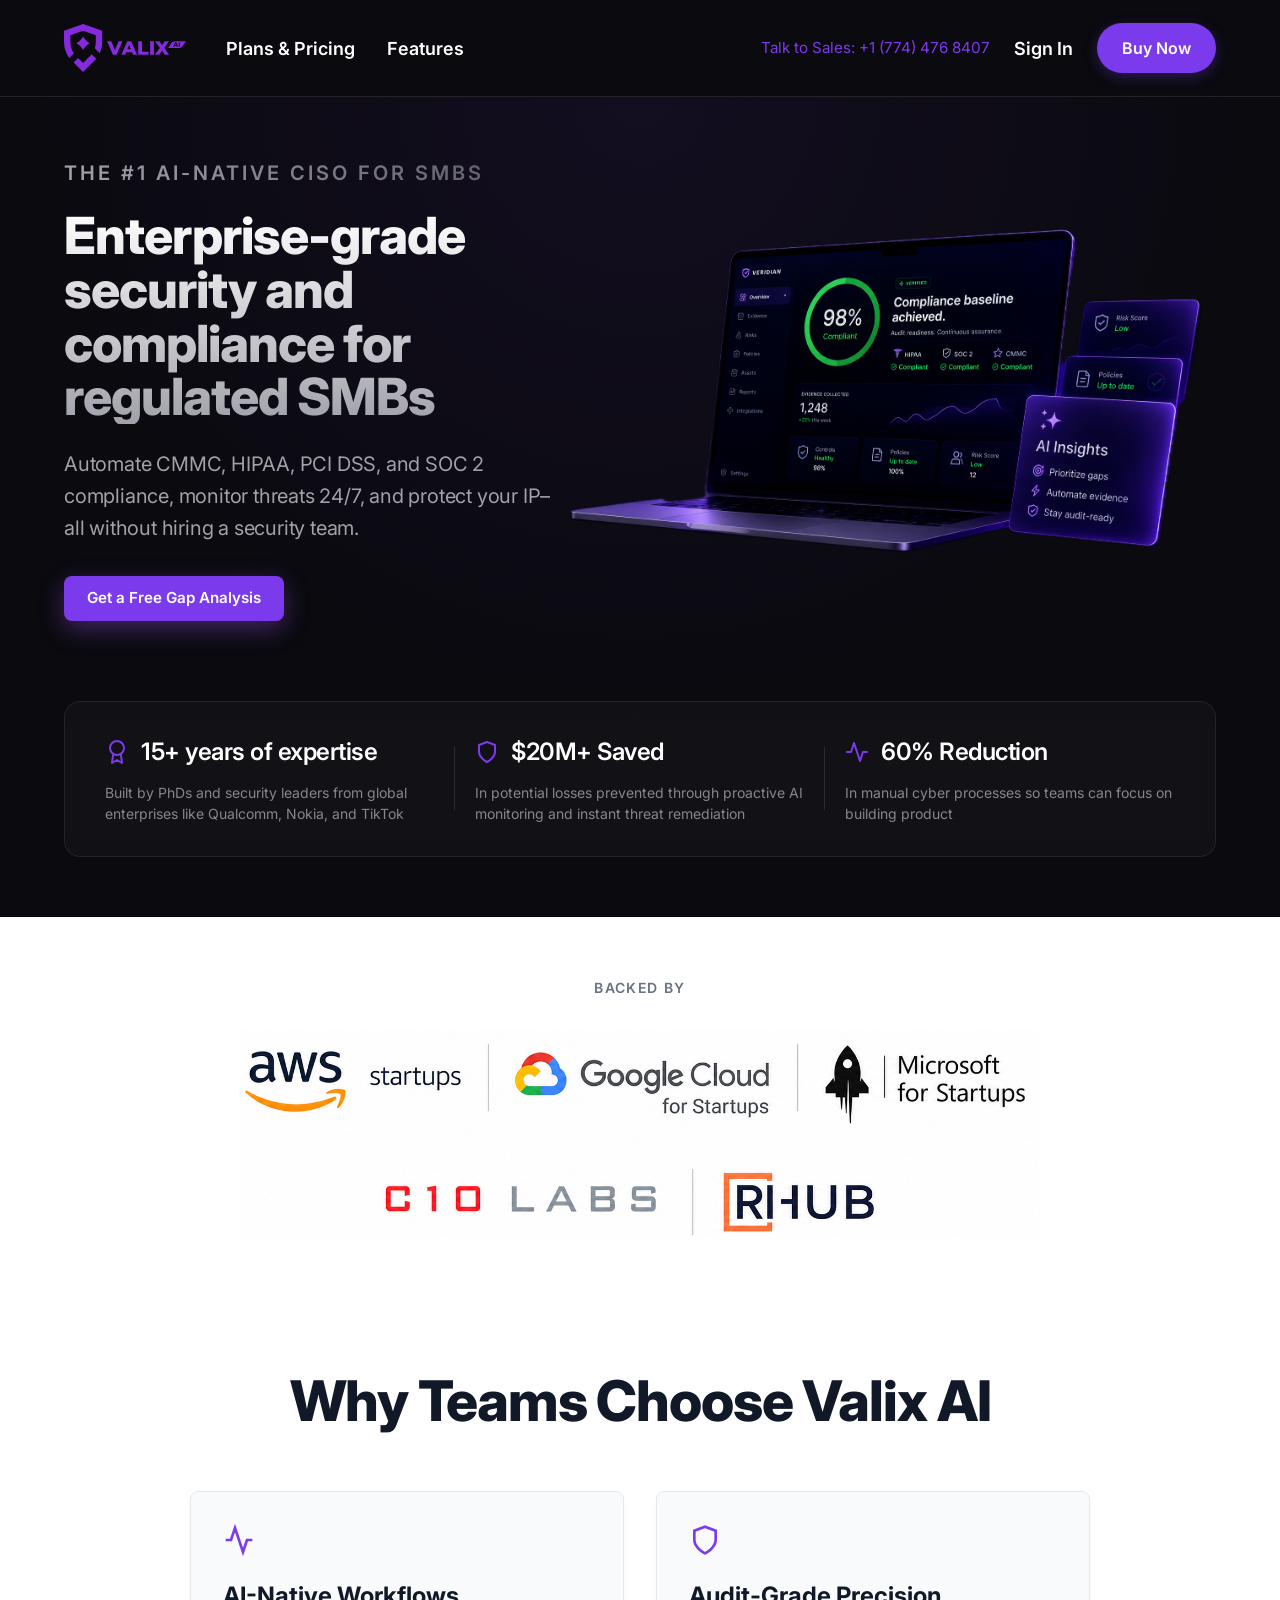
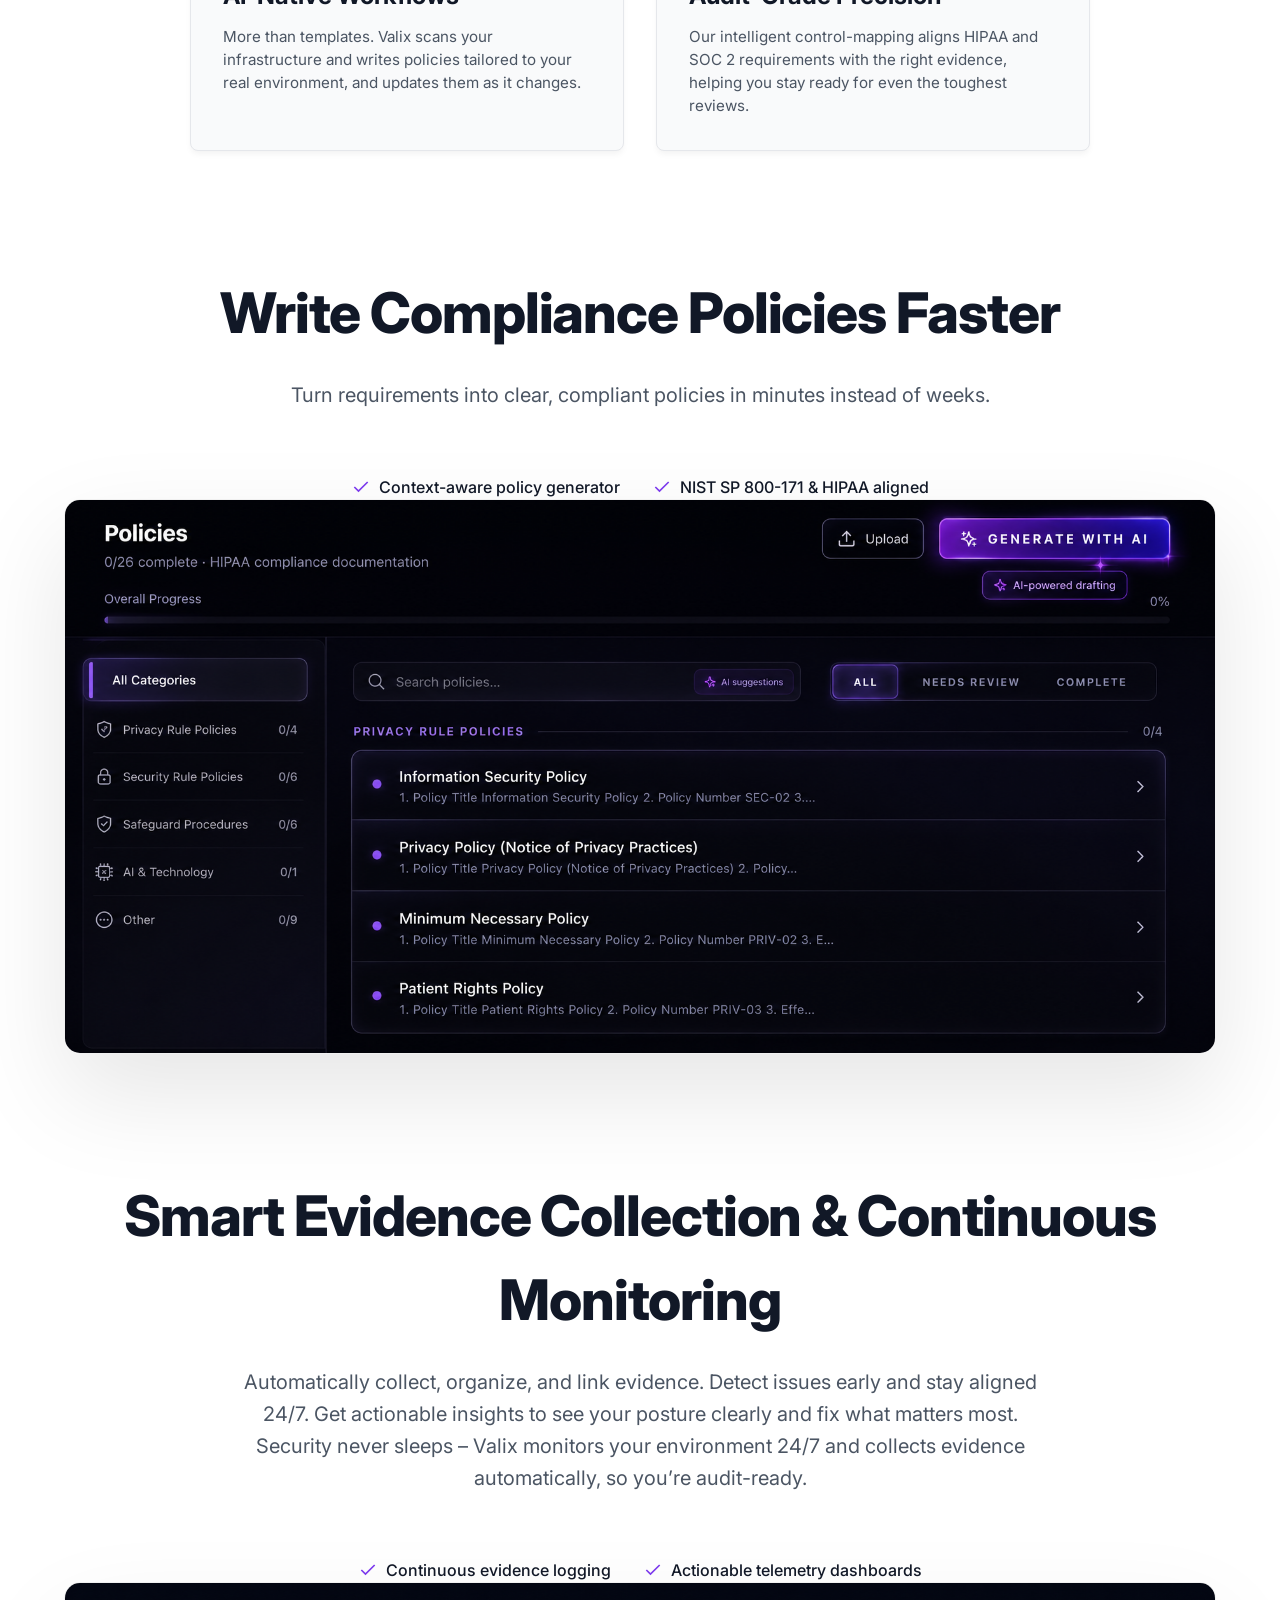
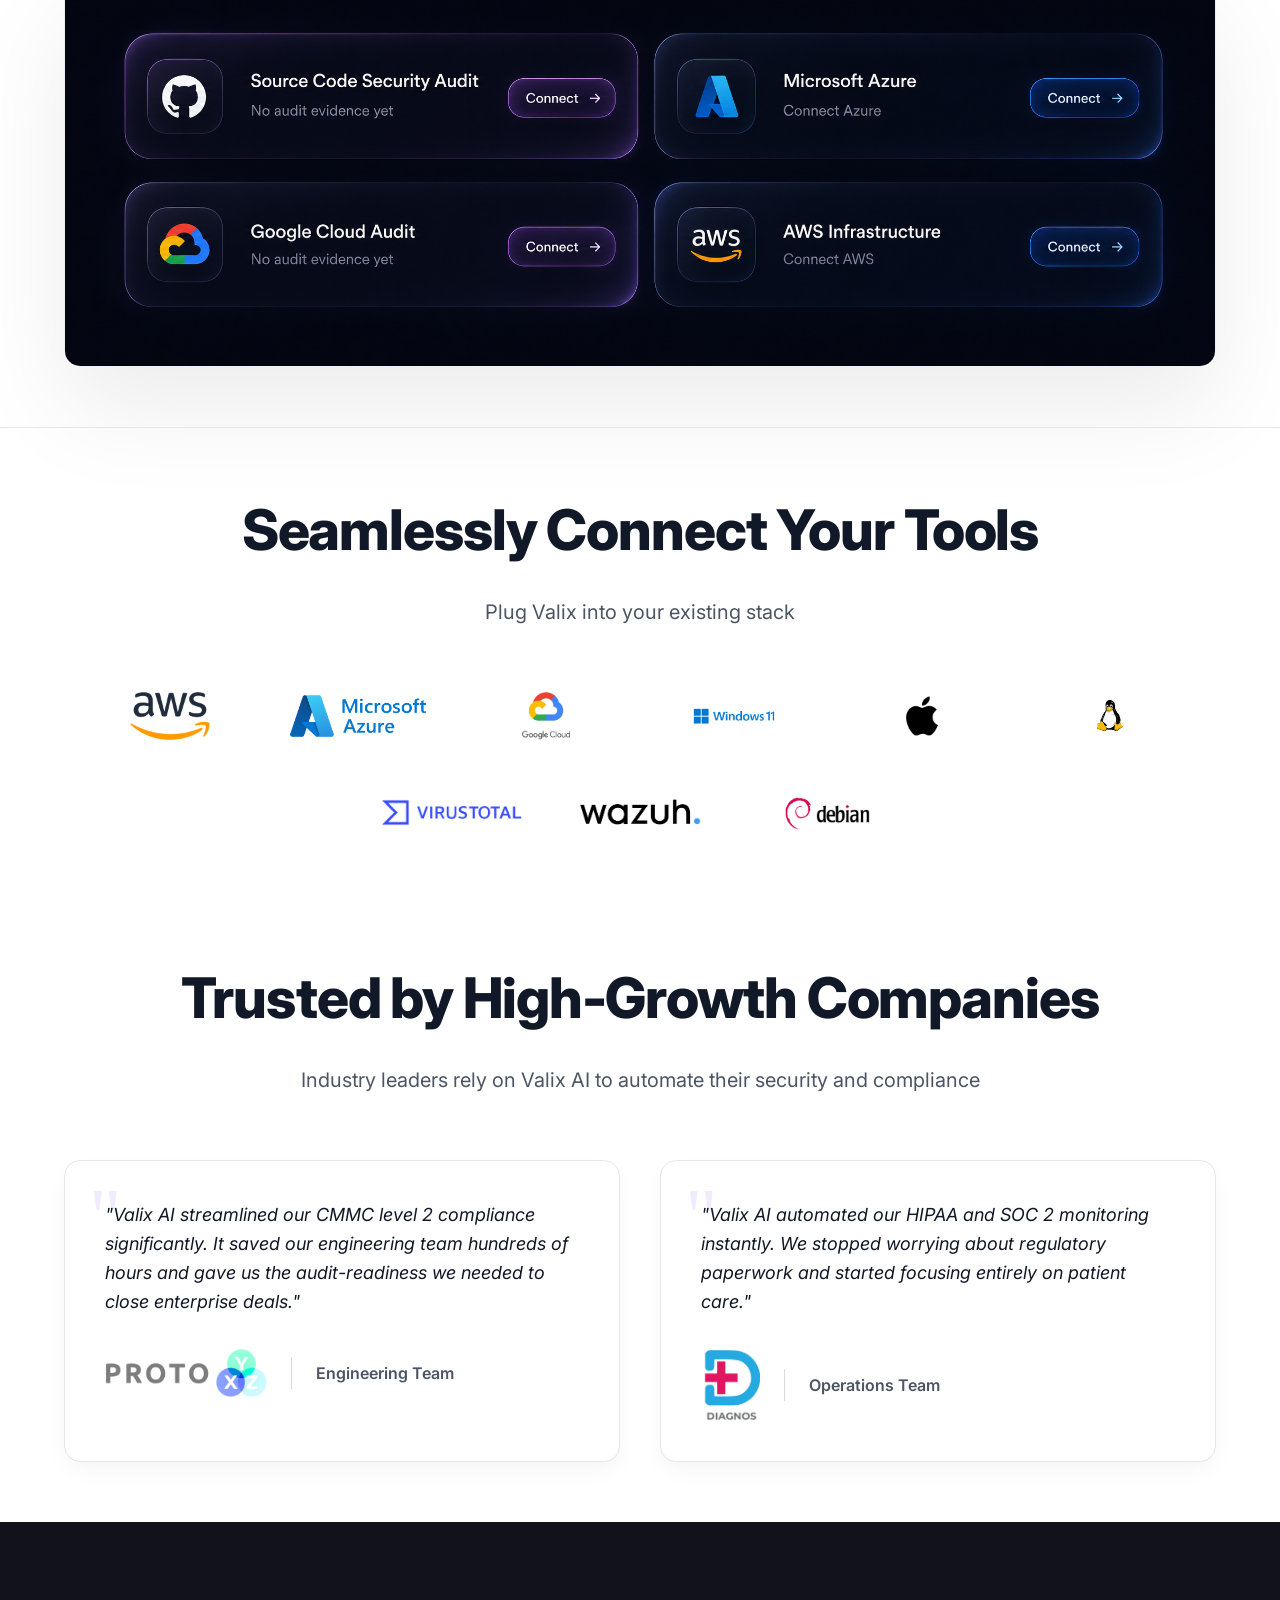
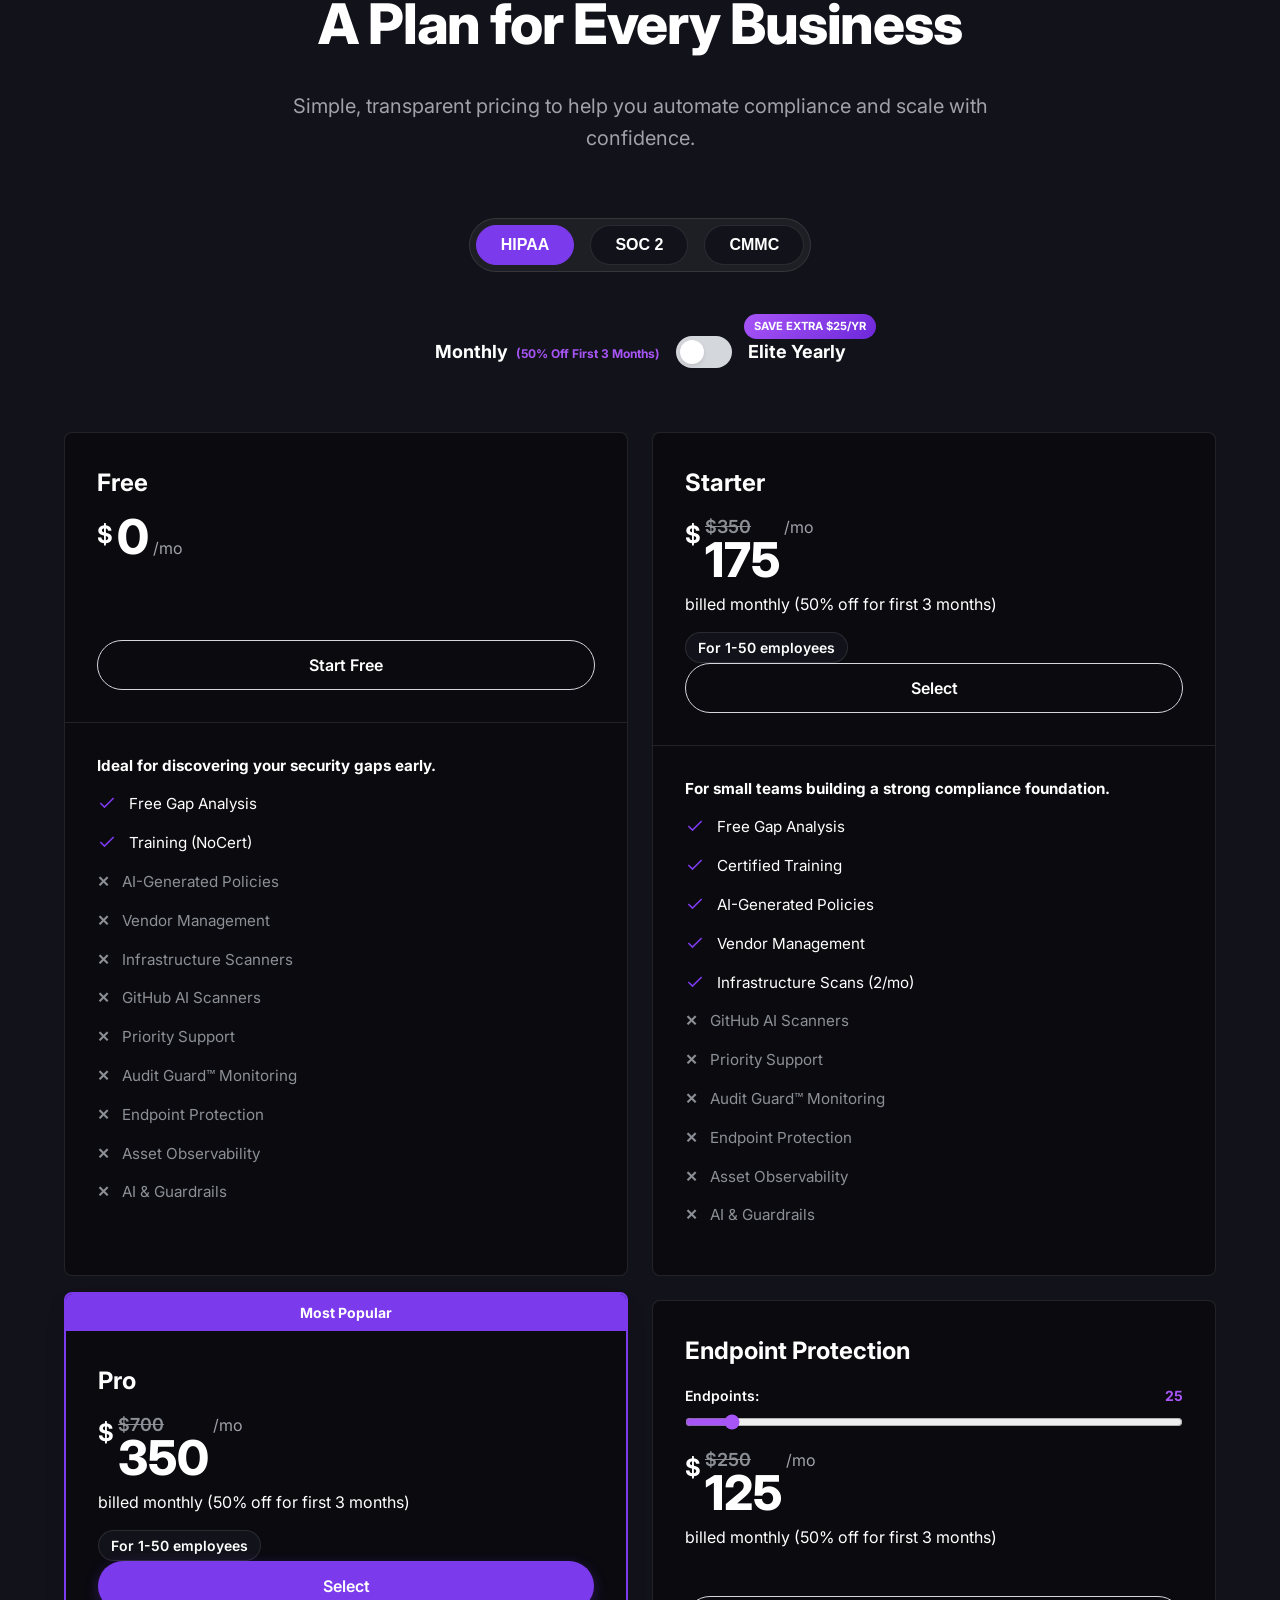
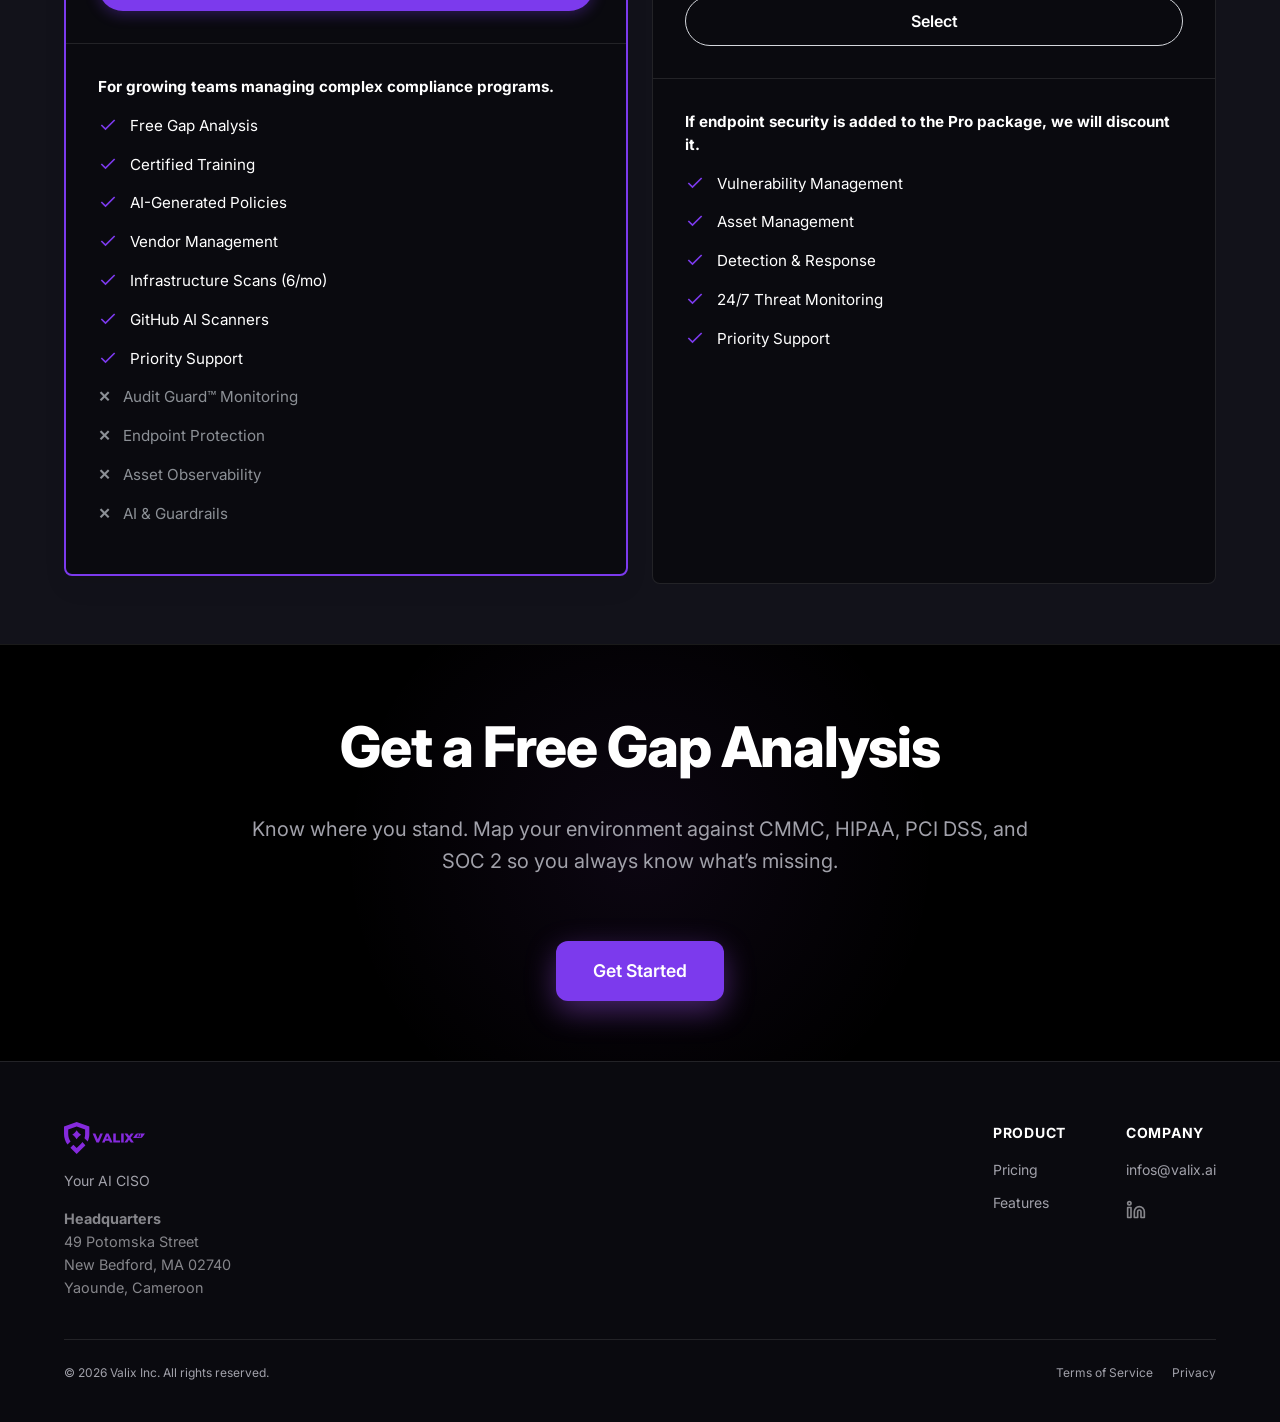
==== commit 2e2f3b3e: "Bump script.js cache-buster to v55 so Cloudflare serves the signin fix Co-Authored-By: Claude Fable " ====
--- a/waitlist.html
+++ b/waitlist.html
@@ -247,6 +247,6 @@
         to { opacity: 1; transform: translateY(0); }
     }
   </style>
-  <script src="script.js?v=51.0"></script>
+  <script src="script.js?v=55.0"></script>
 </body>
 </html>
--- a/styles-elegant.css
+++ b/styles-elegant.css
@@ -116,6 +116,12 @@
 
 .logo-img {
   height: 48px;
+  width: auto;
+  display: block;
+  transition: opacity 0.2s ease;
+}
+.logo-img:hover {
+  opacity: 0.85;
 }
 
 .nav-links {
@@ -792,7 +798,7 @@
 }
 
 .hero-subhead {
-  font-size: clamp(1.125rem, 2vw, 1.375rem);
+  font-size: clamp(1rem, 1.6vw, 1.15rem);
   font-weight: 400;
   color: #86868b; /* Classic Apple gray */
   margin-bottom: 40px;
@@ -977,3 +983,17 @@
 .light-theme-wrapper .testimonial-grid > div > div[style*="color: rgba(124, 58, 237, 0.15)"] {
   color: rgba(124, 58, 237, 0.1) !important;
 }
+
+/* Accessibility: honor the user's OS "reduce motion" setting (WCAG 2.3.3).
+   Near-instant animations/transitions instead of removing them, so state
+   changes still register but nothing sweeps, parallaxes, or auto-scrolls. */
+@media (prefers-reduced-motion: reduce) {
+  *,
+  *::before,
+  *::after {
+    animation-duration: 0.01ms !important;
+    animation-iteration-count: 1 !important;
+    transition-duration: 0.01ms !important;
+    scroll-behavior: auto !important;
+  }
+}
